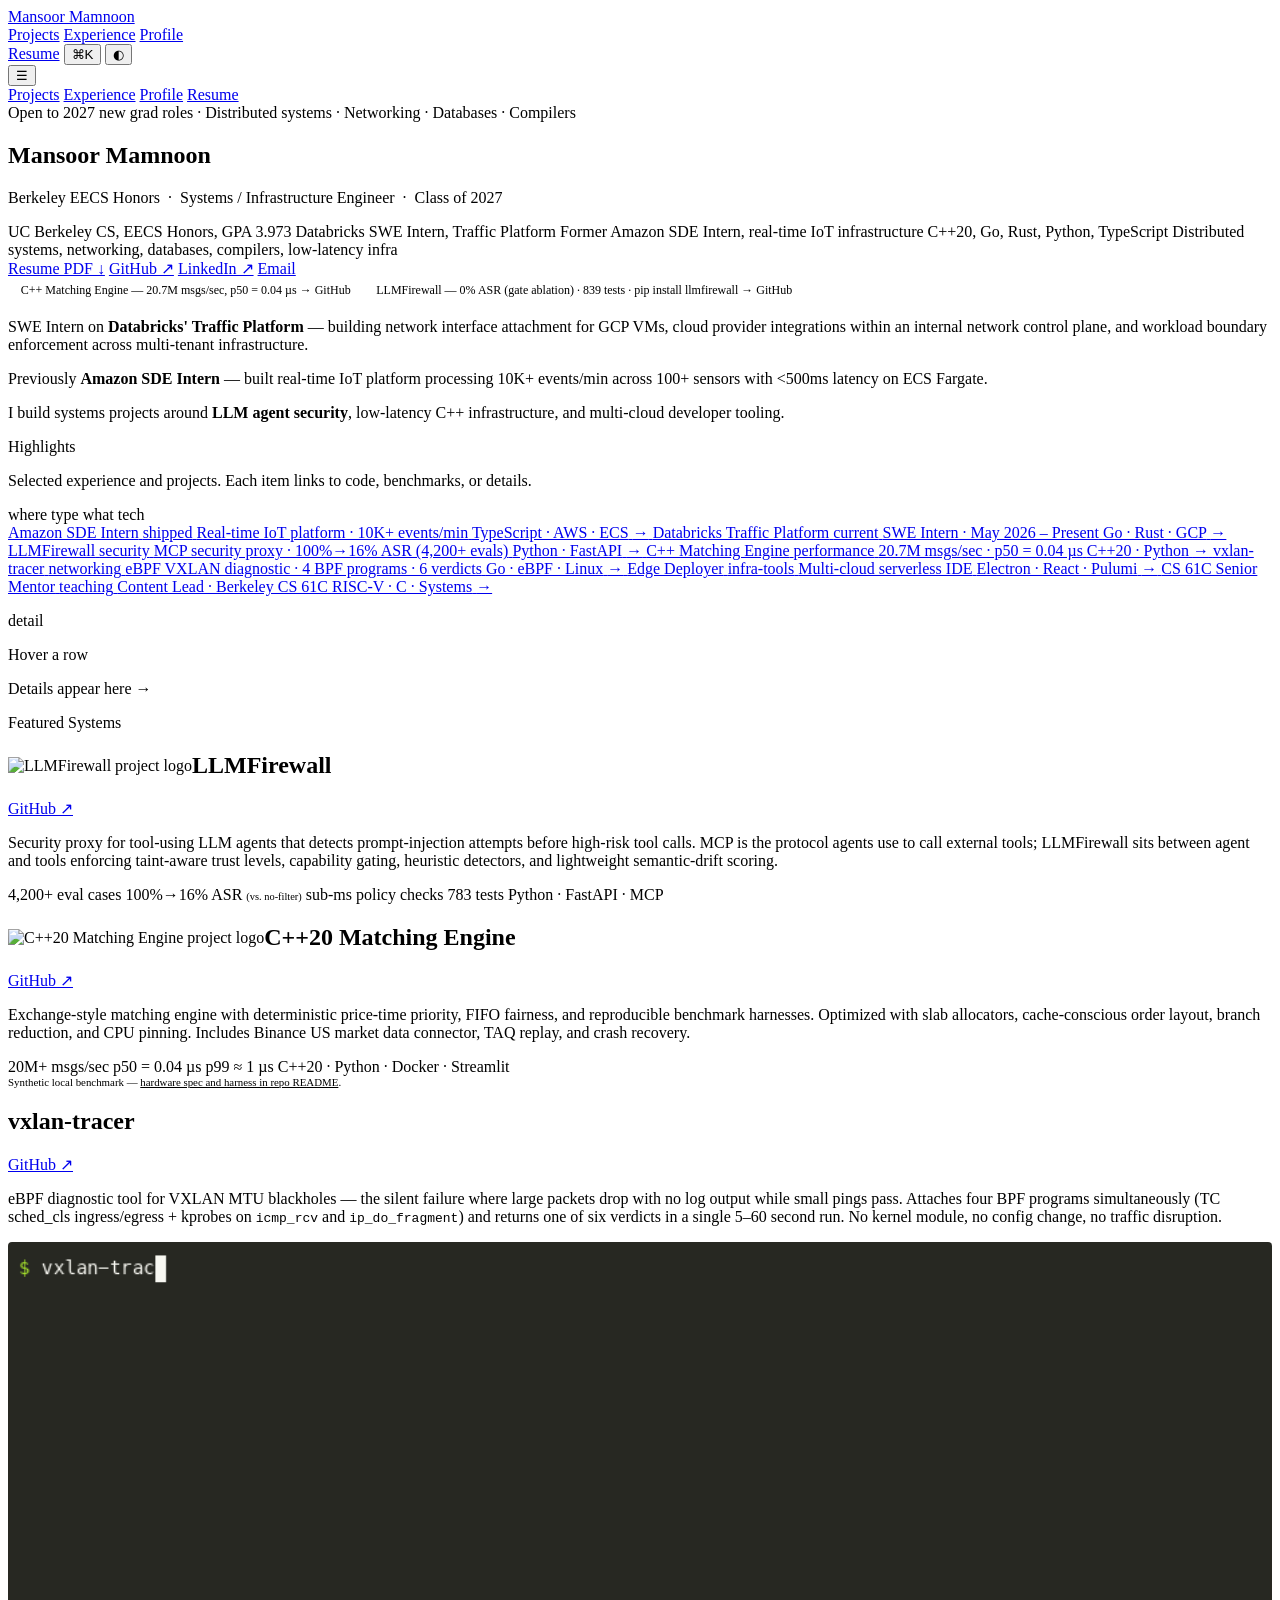
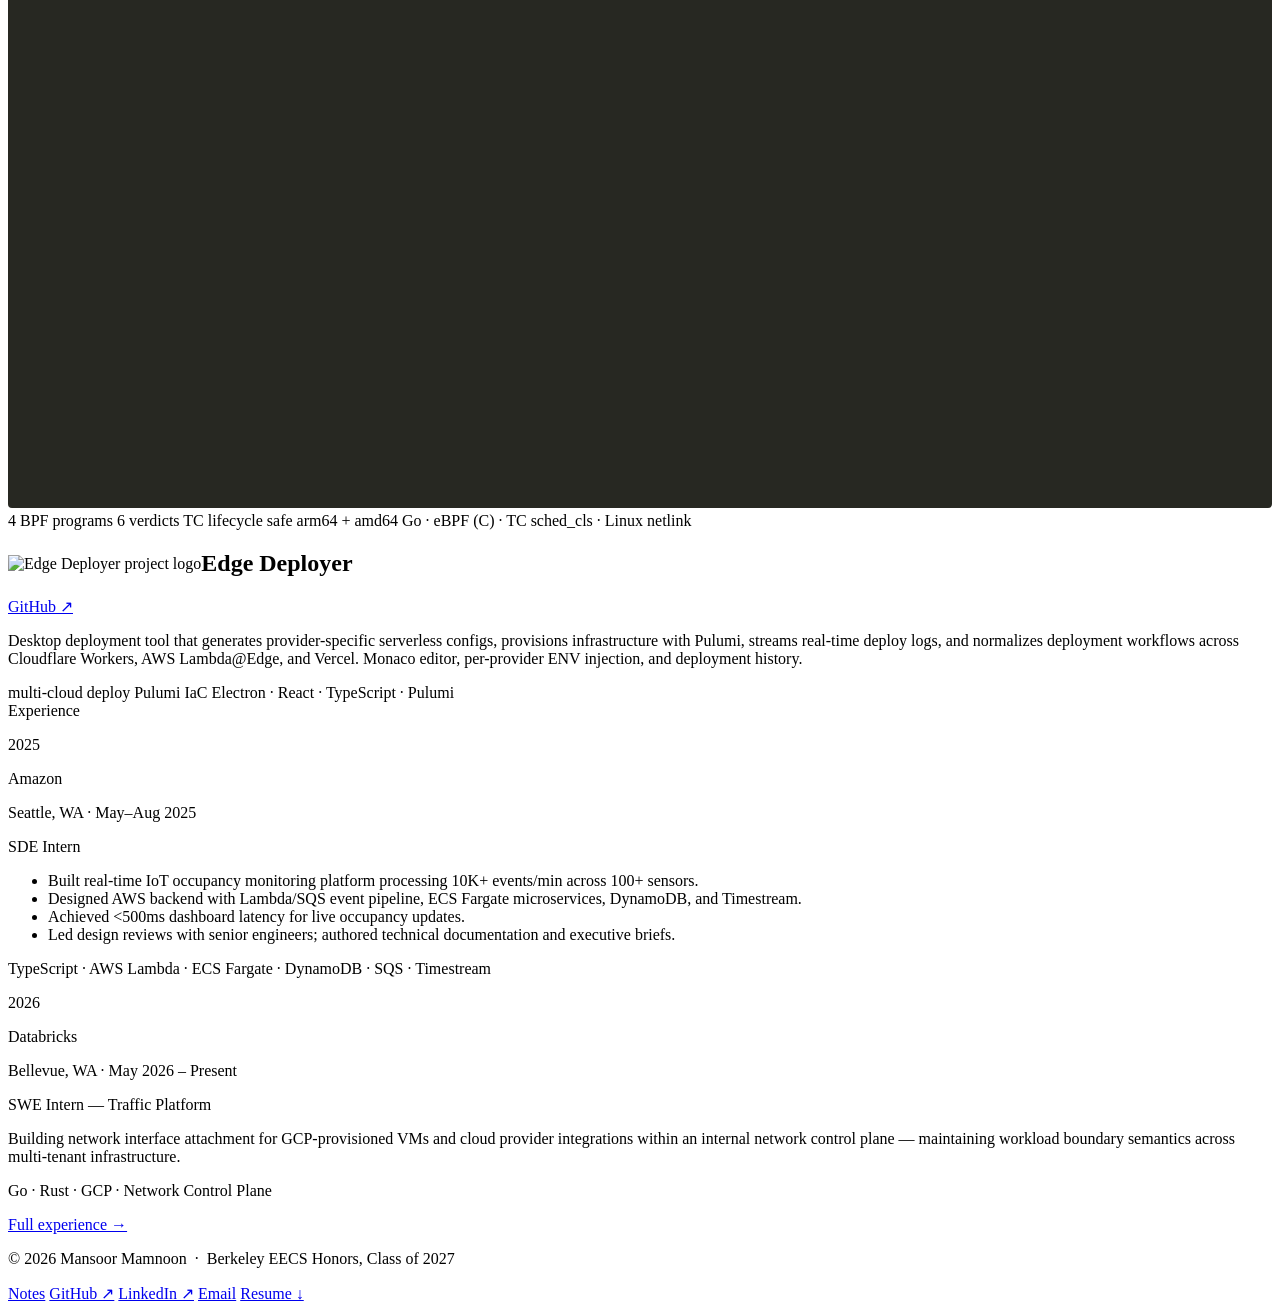
==== index.html @ 78da7269 "add vxlan-tracer eBPF project with demo to portfolio Add vxlan-tracer across all relevant portfolio " ====
<!DOCTYPE html>
<html lang="en" data-theme="dark">
<head>
  <meta charset="UTF-8">
  <meta name="viewport" content="width=device-width, initial-scale=1">
  <title>Mansoor Mamnoon — Systems & Infrastructure Engineer | UC Berkeley EECS</title>

  <meta name="description" content="Mansoor Mamnoon — Berkeley EECS Honors, Class of 2027. SWE Intern at Databricks Traffic Platform (GCP network infra, Go, Rust). Previously Amazon SDE Intern. Builds distributed systems, low-latency infrastructure, and ML security tooling in C++, Go, and Rust.">

  <!-- SEO / Open Graph -->
  <meta property="og:title"       content="Mansoor Mamnoon — Systems & Infrastructure Engineer">
  <meta property="og:description" content="Berkeley EECS Honors · Databricks Traffic Platform · Amazon SDE Intern · C++ / Go / Rust">
  <meta property="og:image"       content="https://mansoor-mamnoon.github.io/preview.webp">
  <meta property="og:url"         content="https://mansoor-mamnoon.github.io/">
  <meta property="og:type"        content="website">
  <meta name="twitter:card"       content="summary_large_image">
  <meta name="twitter:title"      content="Mansoor Mamnoon — Systems & Infrastructure Engineer">
  <meta name="twitter:description" content="Berkeley EECS Honors · Databricks · Amazon · C++ / Go / Rust">
  <meta name="twitter:image"      content="https://mansoor-mamnoon.github.io/preview.webp">
  <meta name="keywords" content="Mansoor Mamnoon, Berkeley EECS, Databricks, Amazon, distributed systems, infrastructure engineer, C++, Go, Rust, eBPF, Linux networking, VXLAN, vxlan-tracer, limit order book, LLMFirewall, systems engineer portfolio">
  <meta name="robots" content="index, follow">
  <link rel="canonical" href="https://mansoor-mamnoon.github.io/">
  <link rel="alternate" type="text/plain" title="LLM-readable profile" href="https://mansoor-mamnoon.github.io/llms.txt">

  <!-- Structured Data -->
  <script type="application/ld+json">
  {
    "@context": "https://schema.org",
    "@type": "Person",
    "@id": "https://mansoor-mamnoon.github.io/#person",
    "name": "Mansoor Mamnoon",
    "url": "https://mansoor-mamnoon.github.io/",
    "image": "https://mansoor-mamnoon.github.io/assets/Mansoor_Mamnoon_Headshot.jpeg",
    "email": "mansoormmamnoon@berkeley.edu",
    "description": "UC Berkeley EECS Honors student (Class of 2027), Databricks SWE Intern on Traffic Platform (GCP network control plane, Go, Rust), former Amazon SDE Intern. Builds distributed systems, low-latency C++ infrastructure, and ML security tooling.",
    "jobTitle": "Software Engineering Intern",
    "worksFor": { "@type": "Organization", "name": "Databricks" },
    "alumniOf": { "@type": "CollegeOrUniversity", "name": "University of California, Berkeley" },
    "sameAs": [
      "https://linkedin.com/in/mansoormamnoon",
      "https://github.com/mansoor-mamnoon"
    ],
    "knowsAbout": [
      "Distributed Systems",
      "C++",
      "Go",
      "Rust",
      "Low-Latency Systems",
      "Backend Infrastructure",
      "ML Security",
      "High-Frequency Trading Systems",
      "Networking",
      "Database Internals",
      "Compiler Design",
      "Infrastructure Engineering",
      "Secure AI Tooling",
      "LLM Agent Security"
    ]
  }
  </script>

  <!-- Fonts: Fraunces + DM Sans + JetBrains Mono -->
  <link rel="preconnect" href="https://fonts.googleapis.com">
  <link rel="preconnect" href="https://fonts.gstatic.com" crossorigin>
  <link href="https://fonts.googleapis.com/css2?family=Fraunces:ital,opsz,wght@0,9..144,400;0,9..144,600;1,9..144,400&family=DM+Sans:opsz,wght@9..40,400;9..40,500&family=JetBrains+Mono:wght@400&display=swap" rel="stylesheet">

  <link rel="stylesheet" href="style.css">
  <link rel="icon" type="image/svg+xml" href="favicon.svg">
  <link rel="icon" type="image/x-icon" href="favicon.ico">
  <link rel="apple-touch-icon" href="assets/apple-touch-icon.png">

  <!-- Apply theme before first paint to avoid flash -->
  <script>
    (function(){var t=localStorage.getItem('theme');if(t==='light')document.documentElement.setAttribute('data-theme','light');})();
  </script>
  <!-- Google Analytics -->
  <script async src="https://www.googletagmanager.com/gtag/js?id=G-E6BWCTKVQ3"></script>
  <script>
    window.dataLayer = window.dataLayer || [];
    function gtag(){dataLayer.push(arguments);}
    gtag('js', new Date());
    gtag('config', 'G-E6BWCTKVQ3');
  </script>
</head>

<body>

<!-- Scroll Progress (CSS scroll-driven — no JS needed) -->
<div id="scroll-progress" aria-hidden="true"></div>

<!-- ── Command Palette ─────────────────────────────────────────────────── -->
<div id="cmd-overlay" class="cmd-overlay" hidden role="dialog" aria-modal="true" aria-label="Command palette">
  <div class="cmd-box" role="combobox" aria-expanded="true" aria-owns="cmd-list">
    <div class="cmd-input-wrap">
      <span class="cmd-prompt" aria-hidden="true">›</span>
      <input id="cmd-input" type="text" placeholder="Type a command..." autocomplete="off" spellcheck="false" aria-label="Command search" aria-autocomplete="list" aria-controls="cmd-list">
    </div>
    <ul id="cmd-list" class="cmd-list" role="listbox" aria-label="Commands"></ul>
    <div class="cmd-footer" aria-hidden="true">
      <span class="cmd-hint"><kbd>↑</kbd><kbd>↓</kbd> navigate</span>
      <span class="cmd-hint"><kbd>↵</kbd> select</span>
      <span class="cmd-hint"><kbd>esc</kbd> close</span>
    </div>
  </div>
</div>

<!-- ── Navigation ─────────────────────────────────────────────────────── -->
<header>
  <nav class="nav" aria-label="Site navigation">
    <div class="nav-inner">
      <a href="index.html" class="nav-logo" aria-label="Mansoor Mamnoon — Home">Mansoor Mamnoon</a>

      <div class="nav-links" role="list">
        <a href="projects.html" class="nav-link" role="listitem">Projects</a>
        <a href="experience.html" class="nav-link" role="listitem">Experience</a>
        <a href="about.html" class="nav-link" role="listitem">Profile</a>
      </div>

      <div class="nav-actions">
        <a href="resume.html" class="nav-resume">Resume</a>
        <button id="cmd-hint" class="nav-icon-btn nav-cmd-subtle" title="Command palette (⌘K)" aria-label="Open command palette">⌘K</button>
        <button id="theme-toggle" class="nav-icon-btn" aria-label="Toggle theme">◐</button>
      </div>

      <button id="nav-hamburger" class="nav-hamburger" aria-label="Open menu" aria-expanded="false" aria-controls="nav-drawer">☰</button>
    </div>
  </nav>

  <div id="nav-drawer" class="nav-drawer" role="navigation" aria-label="Mobile navigation">
    <a href="projects.html" class="nav-link">Projects</a>
    <a href="experience.html" class="nav-link">Experience</a>

    <a href="about.html" class="nav-link">Profile</a>
    <a href="resume.html" class="nav-resume">Resume</a>
  </div>
</header>

<!-- ── Main Content ────────────────────────────────────────────────────── -->
<main>
  <div class="page">

    <!-- ── Identity ────────────────────────────────────────────────────── -->
    <section class="identity" aria-label="Introduction">

      <img
        src="assets/Mansoor_Mamnoon_Headshot.jpeg"
        alt="Mansoor Mamnoon"
        class="identity-photo"
        width="72" height="72"
        loading="eager"
        onerror="this.style.display='none'"
      >

      <div class="identity-meta">
        <span style="color:var(--accent);font-weight:500;">Open to 2027 new grad roles</span>
        <span aria-hidden="true" style="color:var(--muted-dim)">·</span>
        <span>Distributed systems · Networking · Databases · Compilers</span>
      </div>

      <h1 class="identity-name">Mansoor Mamnoon</h1>
      <p class="identity-role">Berkeley EECS Honors &nbsp;·&nbsp; Systems / Infrastructure Engineer &nbsp;·&nbsp; Class of 2027</p>

      <!-- 5-Second Scan — above the fold, right after name/role -->
      <div class="scan-grid" style="margin: var(--s4) 0 var(--s6);" aria-label="Quick profile">
        <span>UC Berkeley CS, EECS Honors, GPA 3.973</span>
        <span style="color:var(--accent);border-color:color-mix(in srgb, var(--accent) 40%, transparent);">Databricks SWE Intern, Traffic Platform</span>
        <span style="color:var(--accent);border-color:color-mix(in srgb, var(--accent) 40%, transparent);">Former Amazon SDE Intern, real-time IoT infrastructure</span>
        <span>C++20, Go, Rust, Python, TypeScript</span>
        <span>Distributed systems, networking, databases, compilers, low-latency infra</span>
      </div>

      <div class="btn-group">
        <a href="assets/Mansoor_Mamnoon_Resume.pdf" class="btn btn-primary" target="_blank" rel="noopener">Resume PDF ↓</a>
        <a href="https://github.com/mansoor-mamnoon" class="btn" target="_blank" rel="noopener">GitHub ↗</a>
        <a href="https://linkedin.com/in/mansoormamnoon" class="btn" target="_blank" rel="noopener">LinkedIn ↗</a>
        <a href="mailto:mansoormmamnoon@berkeley.edu" class="btn">Email</a>
      </div>

      <div class="headline-metrics" style="margin-top:var(--s6);display:flex;flex-wrap:wrap;gap:var(--s3);" aria-label="Key project metrics">
        <a href="projects.html#orderbook" class="headline-metric-pill" style="font-family:var(--font-mono);font-size:0.75rem;color:var(--metric);border:1px solid color-mix(in srgb, var(--metric) 30%, transparent);padding:0.3rem 0.8rem;border-radius:2px;text-decoration:none;">C++ Matching Engine — 20.7M msgs/sec, p50 = 0.04 µs → GitHub</a>
        <a href="projects.html#llmfirewall" class="headline-metric-pill" style="font-family:var(--font-mono);font-size:0.75rem;color:var(--accent-2);border:1px solid color-mix(in srgb, var(--accent-2) 30%, transparent);padding:0.3rem 0.8rem;border-radius:2px;text-decoration:none;">LLMFirewall — 0% ASR (gate ablation) · 839 tests · pip install llmfirewall → GitHub</a>
      </div>

      <div class="identity-proof" style="margin-top: var(--s8);">
        <p>SWE Intern on <strong>Databricks' Traffic Platform</strong> — building network interface attachment for GCP VMs, cloud provider integrations within an internal network control plane, and workload boundary enforcement across multi-tenant infrastructure.</p>
        <p>Previously <strong>Amazon SDE Intern</strong> — built real-time IoT platform processing 10K+ events/min across 100+ sensors with &lt;500ms latency on ECS Fargate.</p>
        <p>I build systems projects around <strong>LLM agent security</strong>, low-latency C++ infrastructure, and multi-cloud developer tooling.</p>
      </div>
    </section>

    <!-- ── Highlights ───────────────────────────────────────────────────── -->
    <section class="routes reveal" aria-label="Experience and project highlights">
      <div class="section-label">Highlights</div>
      <p class="section-kicker">Selected experience and projects. Each item links to code, benchmarks, or details.</p>

      <div class="routes-outer">
        <div>
          <div role="table" aria-label="Experience and projects table">
            <div class="routes-head" role="row" aria-hidden="true">
              <span role="columnheader">where</span>
              <span role="columnheader">type</span>
              <span role="columnheader">what</span>
              <span role="columnheader">tech</span>
              <span></span>
            </div>

            <a class="route-row" href="experience.html" role="row" aria-label="Amazon SDE Intern — Real-time IoT platform"
               data-preview-title="Amazon · SDE Intern"
               data-preview-desc="Built and shipped a real-time IoT monitoring platform processing 10K+ events/min across 100+ sensors with &lt;500ms latency. Lambda/SQS pipeline, ECS Fargate microservices, DynamoDB and Timestream."
               data-preview-tech="TypeScript · AWS Lambda · ECS Fargate · DynamoDB · SQS · Timestream">
              <span class="route-path" role="cell">Amazon SDE Intern</span>
              <span role="cell"><span class="badge badge-intern">shipped</span></span>
              <span class="route-signal" role="cell">Real-time IoT platform · 10K+ events/min</span>
              <span class="route-tech" role="cell">TypeScript · AWS · ECS</span>
              <span class="route-arrow" aria-hidden="true">→</span>
            </a>

            <a class="route-row" href="experience.html" role="row" aria-label="Databricks Traffic Platform internship"
               data-preview-title="Databricks · Traffic Platform"
               data-preview-desc="SWE Intern on the Traffic Platform team. Building network interface attachment for GCP VMs and cloud provider integrations within an internal network control plane."
               data-preview-tech="Go · Rust · GCP · Network Control Plane">
              <span class="route-path" role="cell">Databricks Traffic Platform</span>
              <span role="cell"><span class="badge">current</span></span>
              <span class="route-signal" role="cell">SWE Intern · May 2026 – Present</span>
              <span class="route-tech" role="cell">Go · Rust · GCP</span>
              <span class="route-arrow" aria-hidden="true">→</span>
            </a>

            <a class="route-row" href="projects.html#llmfirewall" role="row" aria-label="LLMFirewall — MCP security proxy"
               data-preview-title="LLMFirewall"
               data-preview-desc="MCP security proxy for tool-using LLM agents. MCP is the protocol agents use to call external tools; LLMFirewall sits between agent and tools to block prompt-injection-driven misuse. 100% → 16% ASR on 4,200+ cases."
               data-preview-tech="Python · FastAPI · MCP Protocol · pytest">
              <span class="route-path" role="cell">LLMFirewall</span>
              <span role="cell"><span class="badge badge-security">security</span></span>
              <span class="route-signal" role="cell">MCP security proxy · 100%→16% ASR (4,200+ evals)</span>
              <span class="route-tech" role="cell">Python · FastAPI</span>
              <span class="route-arrow" aria-hidden="true">→</span>
            </a>

            <a class="route-row" href="projects.html#orderbook" role="row" aria-label="C++ Matching Engine"
               data-preview-title="C++20 Matching Engine"
               data-preview-desc="Exchange-style matching engine at 20.7M msgs/sec. p50 = 0.04µs, p99 ≈ 1µs. Slab allocators, branch elimination, cache-hot pointer layouts, CPU pinning. Includes TAQ replay, Binance US data connector, crash recovery."
               data-preview-tech="C++20 · Python · Docker · Streamlit · GitHub Actions">
              <span class="route-path" role="cell">C++ Matching Engine</span>
              <span role="cell"><span class="badge badge-perf">performance</span></span>
              <span class="route-signal" role="cell">20.7M msgs/sec · p50 = 0.04 µs</span>
              <span class="route-tech" role="cell">C++20 · Python</span>
              <span class="route-arrow" aria-hidden="true">→</span>
            </a>

            <a class="route-row" href="projects.html#vxlantracer" role="row" aria-label="vxlan-tracer — eBPF VXLAN MTU blackhole diagnostic"
               data-preview-title="vxlan-tracer"
               data-preview-desc="eBPF tool that attaches TC sched_cls hooks and kprobes to diagnose VXLAN MTU blackholes — the silent failure where large packets drop with no log output. Detects fragmentation, PTB suppression, and stale MTU misconfiguration in a single 5-second diagnostic run."
               data-preview-tech="Go · eBPF (C) · TC sched_cls · Linux netlink · cilium/ebpf">
              <span class="route-path" role="cell">vxlan-tracer</span>
              <span role="cell"><span class="badge badge-tools">networking</span></span>
              <span class="route-signal" role="cell">eBPF VXLAN diagnostic · 4 BPF programs · 6 verdicts</span>
              <span class="route-tech" role="cell">Go · eBPF · Linux</span>
              <span class="route-arrow" aria-hidden="true">→</span>
            </a>

            <a class="route-row" href="projects.html#edgedeployer" role="row" aria-label="Edge Deployer — Multi-cloud serverless IDE"
               data-preview-title="Edge Deployer"
               data-preview-desc="Desktop deployment tool that generates provider-specific serverless configs, provisions infrastructure with Pulumi, streams deploy logs, and normalizes workflows across Cloudflare Workers, Lambda@Edge, and Vercel."
               data-preview-tech="Electron · React · TypeScript · Pulumi · Monaco Editor">
              <span class="route-path" role="cell">Edge Deployer</span>
              <span role="cell"><span class="badge badge-tools">infra-tools</span></span>
              <span class="route-signal" role="cell">Multi-cloud serverless IDE</span>
              <span class="route-tech" role="cell">Electron · React · Pulumi</span>
              <span class="route-arrow" aria-hidden="true">→</span>
            </a>

            <a class="route-row" href="experience.html#teaching" role="row" aria-label="CS 61C Senior Mentor — UC Berkeley"
               data-preview-title="CS 61C Senior Mentor"
               data-preview-desc="Senior Mentor & Content Lead at UC Berkeley. Authored weekly worksheets covering RISC-V assembly, C, memory hierarchy, caching, pipelining, and parallelism."
               data-preview-tech="RISC-V · C · Memory Hierarchy · Pipelining · OpenMP">
              <span class="route-path" role="cell">CS 61C Senior Mentor</span>
              <span role="cell"><span class="badge badge-neutral">teaching</span></span>
              <span class="route-signal" role="cell">Content Lead · Berkeley CS 61C</span>
              <span class="route-tech" role="cell">RISC-V · C · Systems</span>
              <span class="route-arrow" aria-hidden="true">→</span>
            </a>
          </div>
        </div>

        <aside class="route-preview" id="route-preview" aria-live="polite" aria-label="Detail preview">
          <p class="preview-label">detail</p>
          <p class="preview-name" id="preview-name">Hover a row</p>
          <p class="preview-desc" id="preview-desc" style="color:var(--muted-dim)">Details appear here →</p>
          <p class="preview-tech" id="preview-tech"></p>
        </aside>
      </div>
    </section>

    <!-- ── Featured Systems ─────────────────────────────────────────────── -->
    <section class="systems reveal" aria-label="Featured systems and projects">
      <div class="section-label">Featured Systems</div>

      <article class="system-record">
        <div class="system-header">
          <div style="display:flex;align-items:center;gap:var(--s3)">
            <img src="assets/LLMFirewall_Logo.jpeg" alt="LLMFirewall project logo" class="system-logo" loading="lazy">
            <h2 class="system-name">LLMFirewall</h2>
          </div>
          <a href="https://github.com/mansoor-mamnoon/prompt-injection-lab" class="system-link" target="_blank" rel="noopener" aria-label="LLMFirewall on GitHub">GitHub ↗</a>
        </div>
        <p class="system-desc">Security proxy for tool-using LLM agents that detects prompt-injection attempts before high-risk tool calls. MCP is the protocol agents use to call external tools; LLMFirewall sits between agent and tools enforcing taint-aware trust levels, capability gating, heuristic detectors, and lightweight semantic-drift scoring.</p>
        <div class="system-meta">
          <span class="system-metric">4,200+ eval cases</span>
          <span class="system-metric">100%→16% ASR <span style="font-size:0.65rem;color:var(--muted-dim);">(vs. no-filter)</span></span>
          <span class="system-metric">sub-ms policy checks</span>
          <span class="system-metric">783 tests</span>
          <span class="system-stack">Python · FastAPI · MCP</span>
        </div>
      </article>

      <article class="system-record">
        <div class="system-header">
          <div style="display:flex;align-items:center;gap:var(--s3)">
            <img src="assets/limit_order_book_logo.jpeg" alt="C++20 Matching Engine project logo" class="system-logo" loading="lazy">
            <h2 class="system-name">C++20 Matching Engine</h2>
          </div>
          <a href="https://github.com/mansoor-mamnoon/limit-order-book" class="system-link" target="_blank" rel="noopener" aria-label="Limit Order Book on GitHub">GitHub ↗</a>
        </div>
        <p class="system-desc">Exchange-style matching engine with deterministic price-time priority, FIFO fairness, and reproducible benchmark harnesses. Optimized with slab allocators, cache-conscious order layout, branch reduction, and CPU pinning. Includes Binance US market data connector, TAQ replay, and crash recovery.</p>
        <div class="system-meta">
          <span class="system-metric"><span data-count="20700000" data-fmt="millions">20</span>M+ msgs/sec</span>
          <span class="system-metric">p50 = 0.04 µs</span>
          <span class="system-metric">p99 ≈ 1 µs</span>
          <span class="system-stack">C++20 · Python · Docker · Streamlit</span>
        </div>
        <p style="font-family:var(--font-mono);font-size:0.68rem;color:var(--muted-dim);margin-top:var(--s3);">Synthetic local benchmark — <a href="https://github.com/mansoor-mamnoon/limit-order-book#readme" target="_blank" rel="noopener" style="color:var(--muted);">hardware spec and harness in repo README</a>.</p>
      </article>

      <article class="system-record">
        <div class="system-header">
          <h2 class="system-name">vxlan-tracer</h2>
          <a href="https://github.com/mansoor-mamnoon/vxlan-tracer" class="system-link" target="_blank" rel="noopener" aria-label="vxlan-tracer on GitHub">GitHub ↗</a>
        </div>
        <p class="system-desc">eBPF diagnostic tool for VXLAN MTU blackholes — the silent failure where large packets drop with no log output while small pings pass. Attaches four BPF programs simultaneously (TC sched_cls ingress/egress + kprobes on <code>icmp_rcv</code> and <code>ip_do_fragment</code>) and returns one of six verdicts in a single 5–60 second run. No kernel module, no config change, no traffic disruption.</p>
        <img src="assets/vxlan_tracer_demo.gif" alt="vxlan-tracer demo: interfaces discovery and fragmentation verdict" loading="lazy" style="width:100%;border-radius:4px;border:1px solid var(--border);margin:var(--s4) 0;">
        <div class="system-meta">
          <span class="system-metric">4 BPF programs</span>
          <span class="system-metric">6 verdicts</span>
          <span class="system-metric">TC lifecycle safe</span>
          <span class="system-metric">arm64 + amd64</span>
          <span class="system-stack">Go · eBPF (C) · TC sched_cls · Linux netlink</span>
        </div>
      </article>

      <article class="system-record">
        <div class="system-header">
          <div style="display:flex;align-items:center;gap:var(--s3)">
            <img src="assets/edge_deployer_logo.jpeg" alt="Edge Deployer project logo" class="system-logo" loading="lazy">
            <h2 class="system-name">Edge Deployer</h2>
          </div>
          <a href="https://github.com/mansoor-mamnoon/edge-deployer" class="system-link" target="_blank" rel="noopener" aria-label="Edge Deployer on GitHub">GitHub ↗</a>
        </div>
        <p class="system-desc">Desktop deployment tool that generates provider-specific serverless configs, provisions infrastructure with Pulumi, streams real-time deploy logs, and normalizes deployment workflows across Cloudflare Workers, AWS Lambda@Edge, and Vercel. Monaco editor, per-provider ENV injection, and deployment history.</p>
        <div class="system-meta">
          <span class="system-metric">multi-cloud deploy</span>
          <span class="system-metric">Pulumi IaC</span>
          <span class="system-stack">Electron · React · TypeScript · Pulumi</span>
        </div>
      </article>
    </section>

    <!-- ── Experience (preview) ──────────────────────────────────────────── -->
    <section class="exp-ledger reveal" aria-label="Experience summary">
      <div class="section-label">Experience</div>

      <p class="exp-year">2025</p>
      <div class="exp-entry">
        <div>
          <p class="exp-org">Amazon</p>
          <p class="exp-org-meta">Seattle, WA · May–Aug 2025</p>
        </div>
        <div>
          <p class="exp-role">SDE Intern</p>
          <ul class="exp-bullets">
            <li>Built real-time IoT occupancy monitoring platform processing 10K+ events/min across 100+ sensors.</li>
            <li>Designed AWS backend with Lambda/SQS event pipeline, ECS Fargate microservices, DynamoDB, and Timestream.</li>
            <li>Achieved &lt;500ms dashboard latency for live occupancy updates.</li>
            <li>Led design reviews with senior engineers; authored technical documentation and executive briefs.</li>
          </ul>
          <p class="exp-tech">TypeScript · AWS Lambda · ECS Fargate · DynamoDB · SQS · Timestream</p>
        </div>
      </div>

      <p class="exp-year">2026</p>
      <div class="exp-entry">
        <div>
          <p class="exp-org">Databricks</p>
          <p class="exp-org-meta">Bellevue, WA · May 2026 – Present</p>
        </div>
        <div>
          <p class="exp-role">SWE Intern — Traffic Platform</p>
          <p class="exp-desc">Building network interface attachment for GCP-provisioned VMs and cloud provider integrations within an internal network control plane — maintaining workload boundary semantics across multi-tenant infrastructure.</p>
          <p class="exp-tech">Go · Rust · GCP · Network Control Plane</p>
        </div>
      </div>

      <div style="margin-top:var(--s5); padding-top:var(--s4); border-top:1px solid var(--border-dim);">
        <a href="experience.html" class="btn">Full experience →</a>
      </div>
    </section>

  </div>
</main>

<!-- ── Footer ──────────────────────────────────────────────────────────── -->
<footer class="footer">
  <div class="footer-inner">
    <p class="footer-copy">© 2026 Mansoor Mamnoon &nbsp;·&nbsp; Berkeley EECS Honors, Class of 2027</p>
    <nav class="footer-links" aria-label="Footer links">
      <a href="notes.html" class="footer-link">Notes</a>
      <a href="https://github.com/mansoor-mamnoon" class="footer-link" target="_blank" rel="noopener">GitHub ↗</a>
      <a href="https://linkedin.com/in/mansoormamnoon" class="footer-link" target="_blank" rel="noopener">LinkedIn ↗</a>
      <a href="mailto:mansoormmamnoon@berkeley.edu" class="footer-link">Email</a>
      <a href="assets/Mansoor_Mamnoon_Resume.pdf" class="footer-link" target="_blank" rel="noopener">Resume ↓</a>
    </nav>
  </div>
</footer>

<div id="toast" class="toast" role="status" aria-live="polite"></div>

<script src="main.js"></script>
</body>
</html>
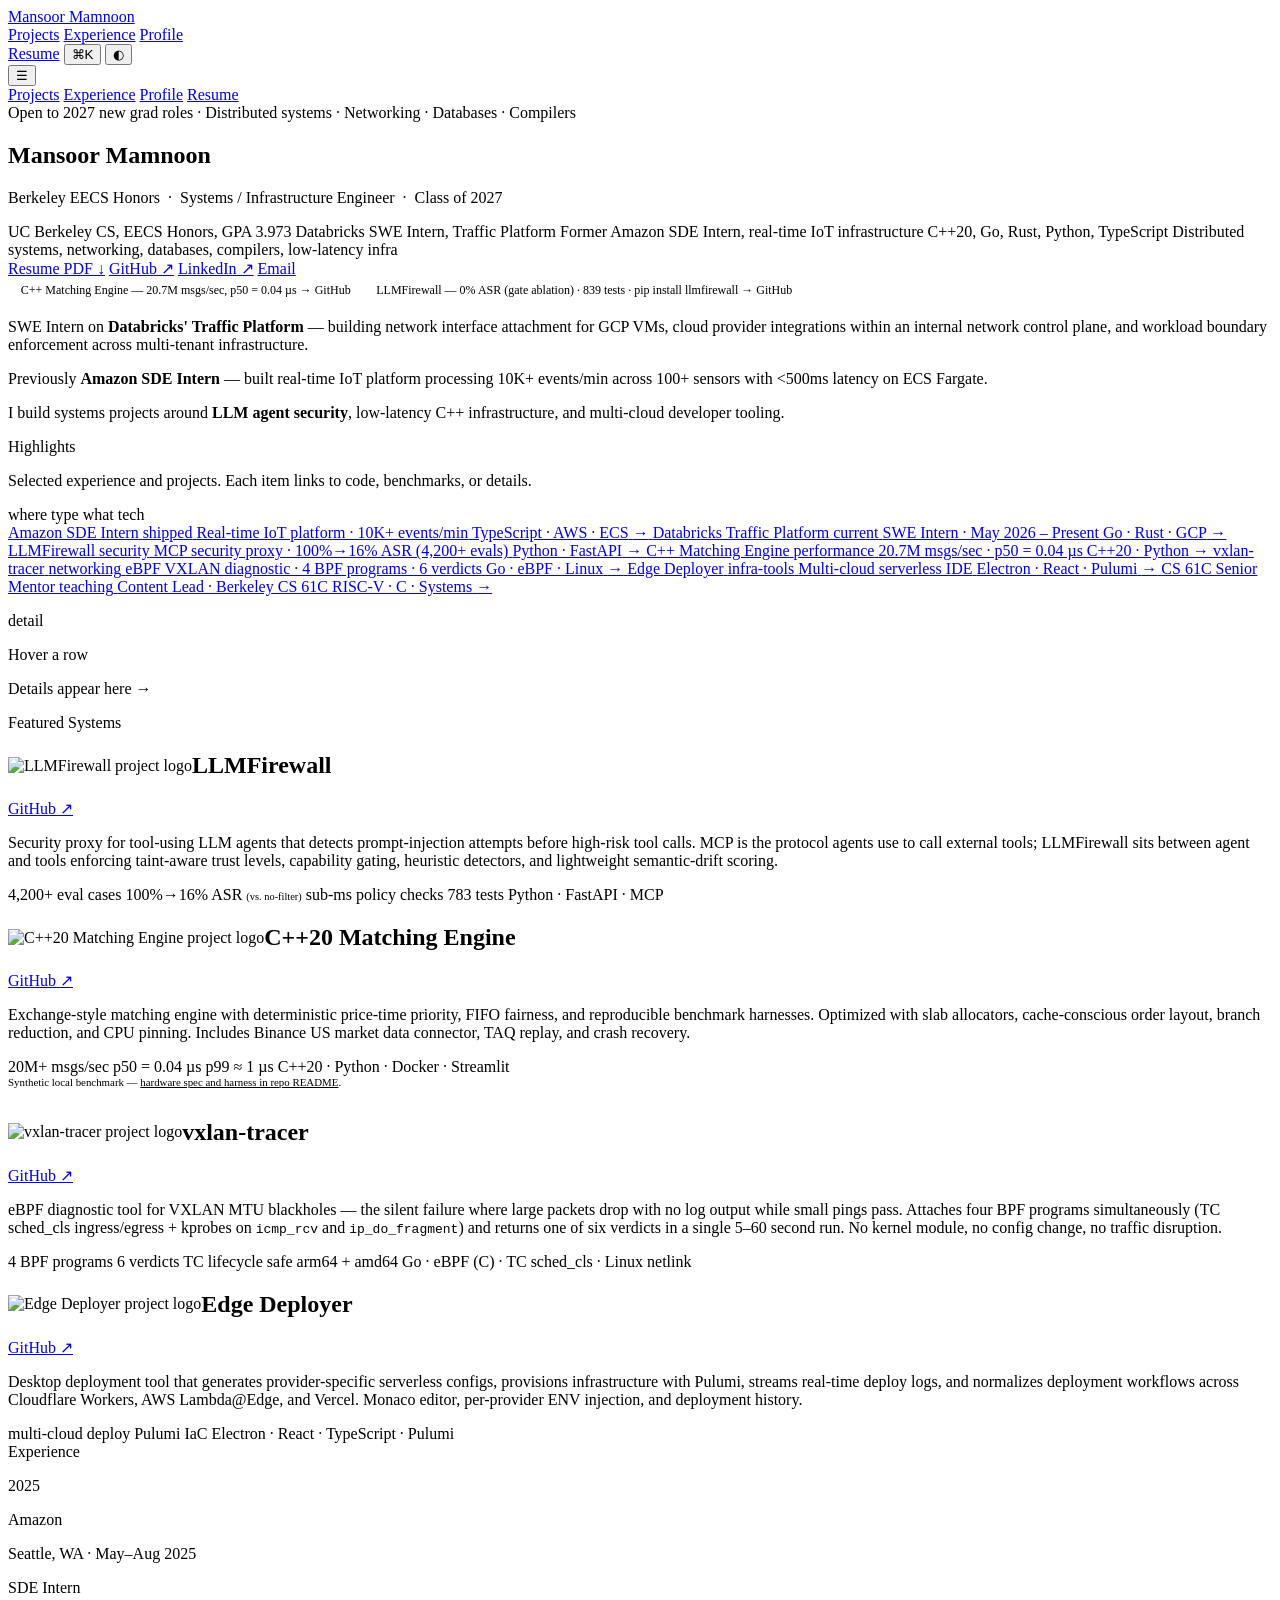
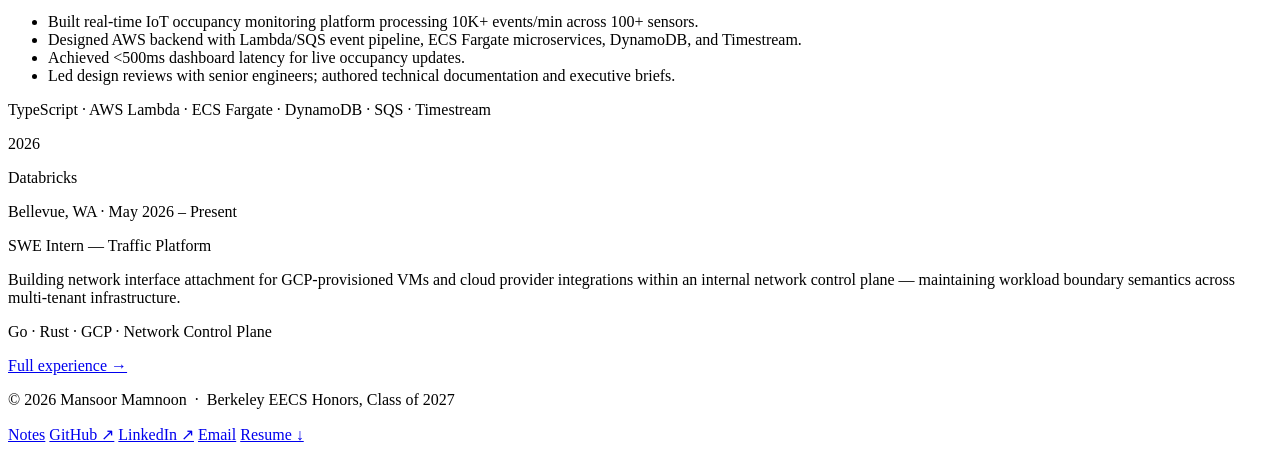
==== commit 3aa28ee9: "homepage: replace vxlan-tracer GIF with icon, match other project cards" ====
--- a/index.html
+++ b/index.html
@@ -334,11 +334,13 @@
 
       <article class="system-record">
         <div class="system-header">
-          <h2 class="system-name">vxlan-tracer</h2>
+          <div style="display:flex;align-items:center;gap:var(--s3)">
+            <img src="assets/vxlan-tracer.png" alt="vxlan-tracer project logo" class="system-logo" loading="lazy">
+            <h2 class="system-name">vxlan-tracer</h2>
+          </div>
           <a href="https://github.com/mansoor-mamnoon/vxlan-tracer" class="system-link" target="_blank" rel="noopener" aria-label="vxlan-tracer on GitHub">GitHub ↗</a>
         </div>
         <p class="system-desc">eBPF diagnostic tool for VXLAN MTU blackholes — the silent failure where large packets drop with no log output while small pings pass. Attaches four BPF programs simultaneously (TC sched_cls ingress/egress + kprobes on <code>icmp_rcv</code> and <code>ip_do_fragment</code>) and returns one of six verdicts in a single 5–60 second run. No kernel module, no config change, no traffic disruption.</p>
-        <img src="assets/vxlan_tracer_demo.gif" alt="vxlan-tracer demo: interfaces discovery and fragmentation verdict" loading="lazy" style="width:100%;border-radius:4px;border:1px solid var(--border);margin:var(--s4) 0;">
         <div class="system-meta">
           <span class="system-metric">4 BPF programs</span>
           <span class="system-metric">6 verdicts</span>
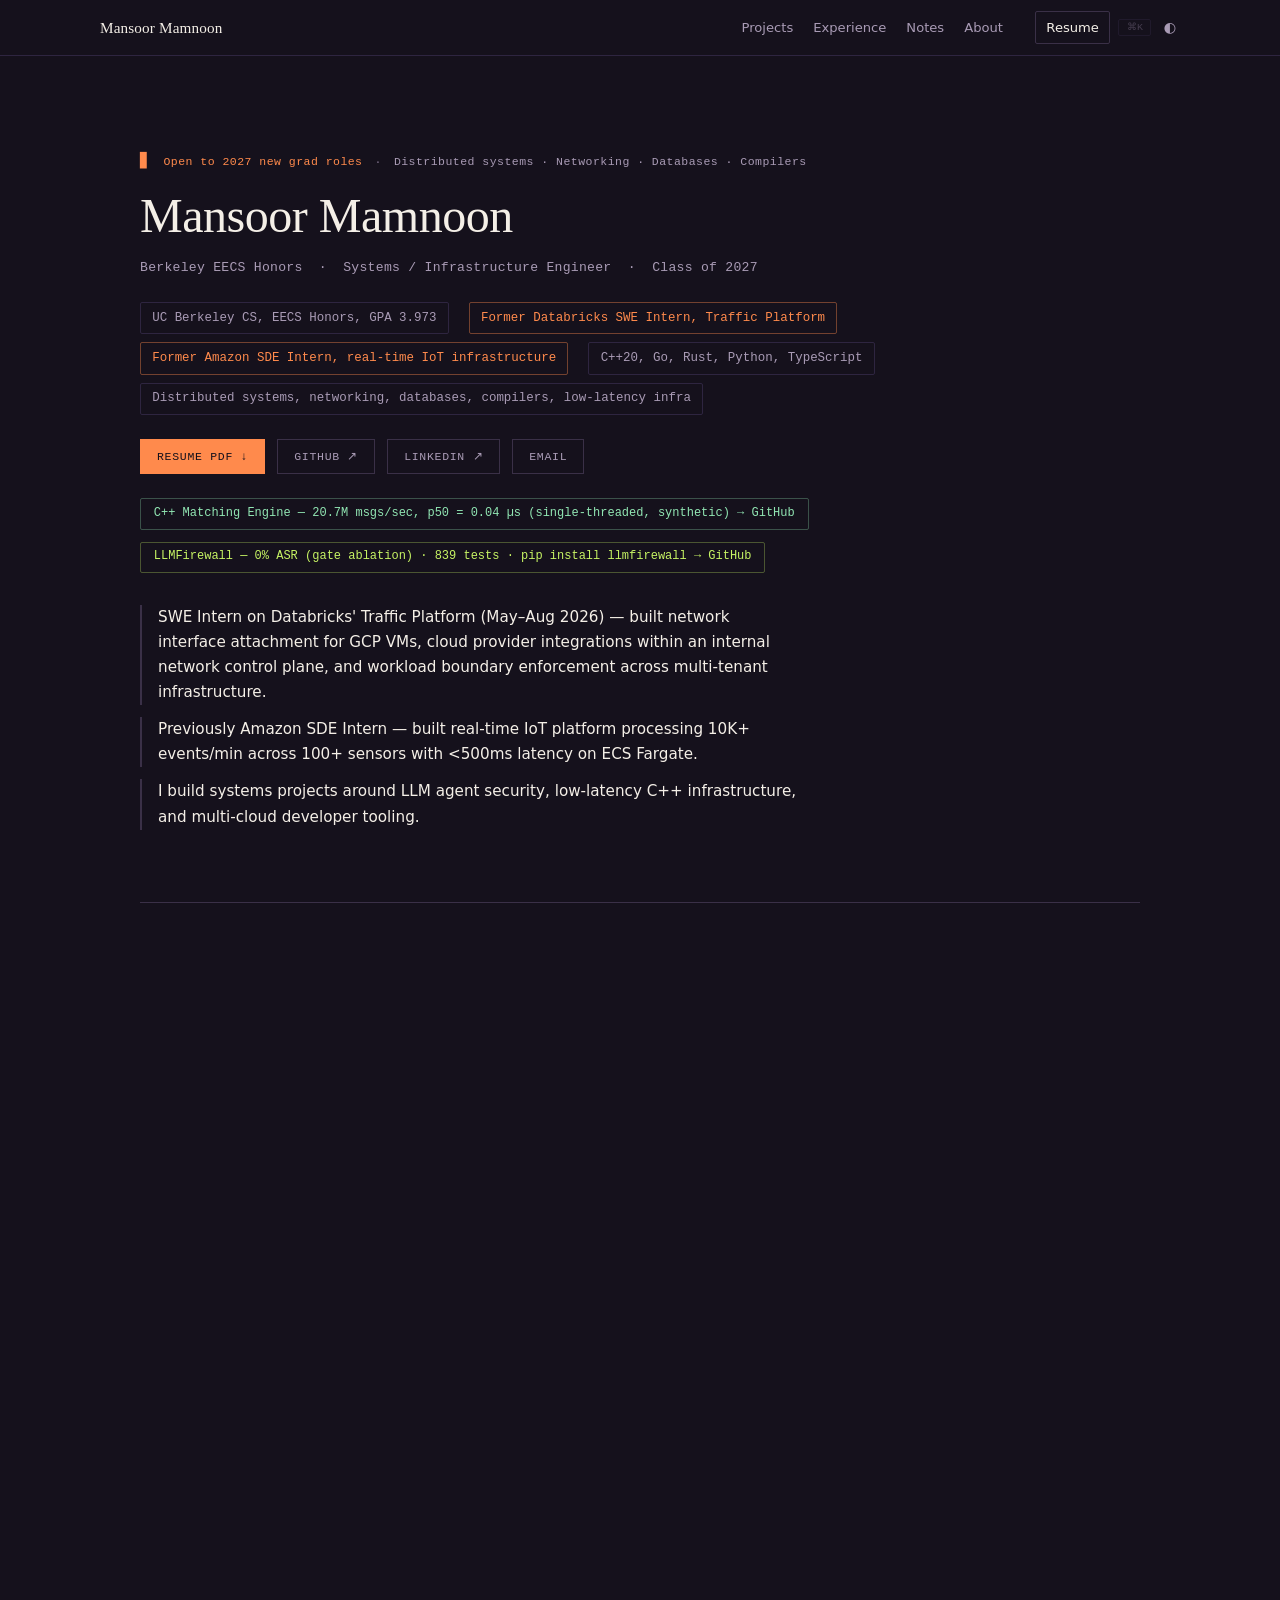
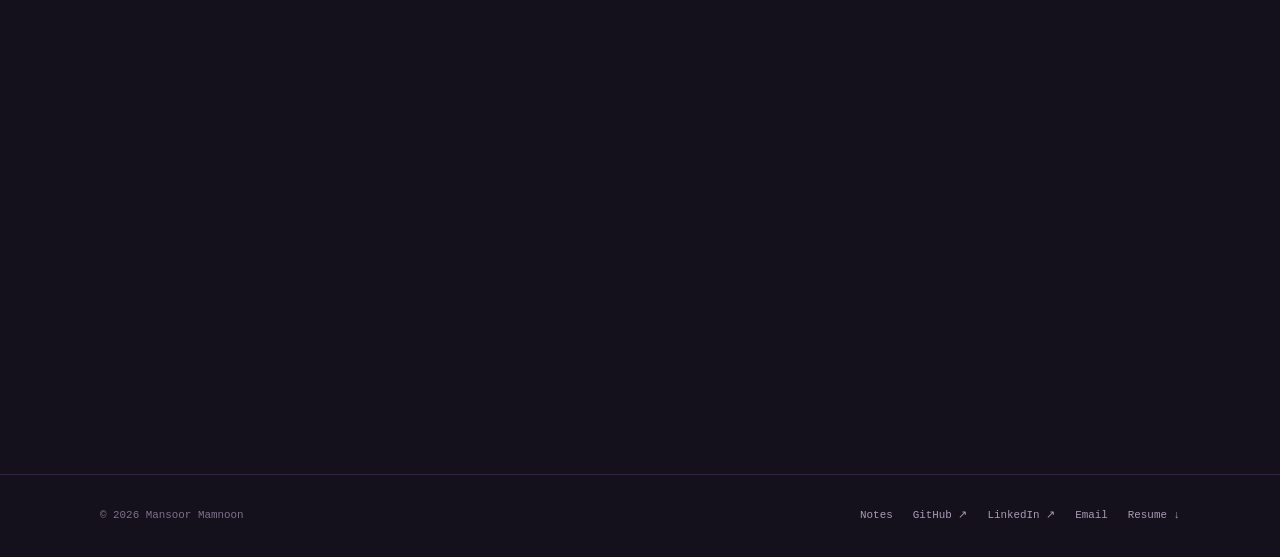
==== commit a699f8b5: "Fix cross-page metric consistency, update Databricks dates, improve SEO and nav - Reconcile Offline " ====
--- a/index.html
+++ b/index.html
@@ -5,17 +5,17 @@
   <meta name="viewport" content="width=device-width, initial-scale=1">
   <title>Mansoor Mamnoon — Systems & Infrastructure Engineer | UC Berkeley EECS</title>
 
-  <meta name="description" content="Mansoor Mamnoon — Berkeley EECS Honors, Class of 2027. SWE Intern at Databricks Traffic Platform (GCP network infra, Go, Rust). Previously Amazon SDE Intern. Builds distributed systems, low-latency infrastructure, and ML security tooling in C++, Go, and Rust.">
+  <meta name="description" content="Mansoor Mamnoon — Berkeley EECS Honors, Class of 2027. Former Databricks & Amazon SWE intern. Distributed systems and low-latency infra in C++, Go, Rust.">
 
   <!-- SEO / Open Graph -->
   <meta property="og:title"       content="Mansoor Mamnoon — Systems & Infrastructure Engineer">
-  <meta property="og:description" content="Berkeley EECS Honors · Databricks Traffic Platform · Amazon SDE Intern · C++ / Go / Rust">
+  <meta property="og:description" content="Berkeley EECS Honors · Former Databricks Traffic Platform & Amazon SWE Intern · C++ / Go / Rust">
   <meta property="og:image"       content="https://mansoor-mamnoon.github.io/preview.webp">
   <meta property="og:url"         content="https://mansoor-mamnoon.github.io/">
   <meta property="og:type"        content="website">
   <meta name="twitter:card"       content="summary_large_image">
   <meta name="twitter:title"      content="Mansoor Mamnoon — Systems & Infrastructure Engineer">
-  <meta name="twitter:description" content="Berkeley EECS Honors · Databricks · Amazon · C++ / Go / Rust">
+  <meta name="twitter:description" content="Berkeley EECS Honors · Former Databricks & Amazon SWE Intern · C++ / Go / Rust">
   <meta name="twitter:image"      content="https://mansoor-mamnoon.github.io/preview.webp">
   <meta name="keywords" content="Mansoor Mamnoon, Berkeley EECS, Databricks, Amazon, distributed systems, infrastructure engineer, C++, Go, Rust, eBPF, Linux networking, VXLAN, vxlan-tracer, limit order book, LLMFirewall, systems engineer portfolio">
   <meta name="robots" content="index, follow">
@@ -31,10 +31,9 @@
     "name": "Mansoor Mamnoon",
     "url": "https://mansoor-mamnoon.github.io/",
     "image": "https://mansoor-mamnoon.github.io/assets/Mansoor_Mamnoon_Headshot.jpeg",
-    "email": "mansoormmamnoon@berkeley.edu",
-    "description": "UC Berkeley EECS Honors student (Class of 2027), Databricks SWE Intern on Traffic Platform (GCP network control plane, Go, Rust), former Amazon SDE Intern. Builds distributed systems, low-latency C++ infrastructure, and ML security tooling.",
-    "jobTitle": "Software Engineering Intern",
-    "worksFor": { "@type": "Organization", "name": "Databricks" },
+    "email": "mailto:mansoormmamnoon@berkeley.edu",
+    "description": "UC Berkeley EECS Honors student (Class of 2027), former Databricks SWE Intern on Traffic Platform (GCP network control plane, Go, Rust) and former Amazon SDE Intern. Builds distributed systems, low-latency C++ infrastructure, and ML security tooling.",
+    "jobTitle": "Computer Science Student",
     "alumniOf": { "@type": "CollegeOrUniversity", "name": "University of California, Berkeley" },
     "sameAs": [
       "https://linkedin.com/in/mansoormamnoon",
@@ -58,6 +57,9 @@
     ]
   }
   </script>
+  <script type="application/ld+json">
+  {"@context":"https://schema.org","@type":"WebSite","name":"Mansoor Mamnoon","url":"https://mansoor-mamnoon.github.io/","author":{"@id":"https://mansoor-mamnoon.github.io/#person"}}
+  </script>
 
   <!-- Fonts: Fraunces + DM Sans + JetBrains Mono -->
   <link rel="preconnect" href="https://fonts.googleapis.com">
@@ -68,6 +70,9 @@
   <link rel="icon" type="image/svg+xml" href="favicon.svg">
   <link rel="icon" type="image/x-icon" href="favicon.ico">
   <link rel="apple-touch-icon" href="assets/apple-touch-icon.png">
+
+  <!-- Ensure content is visible if JS is disabled or slow to load -->
+  <noscript><style>.reveal{opacity:1!important;transform:none!important}</style></noscript>
 
   <!-- Apply theme before first paint to avoid flash -->
   <script>
@@ -113,7 +118,8 @@
       <div class="nav-links" role="list">
         <a href="projects.html" class="nav-link" role="listitem">Projects</a>
         <a href="experience.html" class="nav-link" role="listitem">Experience</a>
-        <a href="about.html" class="nav-link" role="listitem">Profile</a>
+        <a href="notes.html" class="nav-link" role="listitem">Notes</a>
+        <a href="about.html" class="nav-link" role="listitem">About</a>
       </div>
 
       <div class="nav-actions">
@@ -129,8 +135,8 @@
   <div id="nav-drawer" class="nav-drawer" role="navigation" aria-label="Mobile navigation">
     <a href="projects.html" class="nav-link">Projects</a>
     <a href="experience.html" class="nav-link">Experience</a>
-
-    <a href="about.html" class="nav-link">Profile</a>
+    <a href="notes.html" class="nav-link">Notes</a>
+    <a href="about.html" class="nav-link">About</a>
     <a href="resume.html" class="nav-resume">Resume</a>
   </div>
 </header>
@@ -146,7 +152,7 @@
         src="assets/Mansoor_Mamnoon_Headshot.jpeg"
         alt="Mansoor Mamnoon"
         class="identity-photo"
-        width="72" height="72"
+        width="68" height="68"
         loading="eager"
         onerror="this.style.display='none'"
       >
@@ -163,7 +169,7 @@
       <!-- 5-Second Scan — above the fold, right after name/role -->
       <div class="scan-grid" style="margin: var(--s4) 0 var(--s6);" aria-label="Quick profile">
         <span>UC Berkeley CS, EECS Honors, GPA 3.973</span>
-        <span style="color:var(--accent);border-color:color-mix(in srgb, var(--accent) 40%, transparent);">Databricks SWE Intern, Traffic Platform</span>
+        <span style="color:var(--accent);border-color:color-mix(in srgb, var(--accent) 40%, transparent);">Former Databricks SWE Intern, Traffic Platform</span>
         <span style="color:var(--accent);border-color:color-mix(in srgb, var(--accent) 40%, transparent);">Former Amazon SDE Intern, real-time IoT infrastructure</span>
         <span>C++20, Go, Rust, Python, TypeScript</span>
         <span>Distributed systems, networking, databases, compilers, low-latency infra</span>
@@ -177,12 +183,12 @@
       </div>
 
       <div class="headline-metrics" style="margin-top:var(--s6);display:flex;flex-wrap:wrap;gap:var(--s3);" aria-label="Key project metrics">
-        <a href="projects.html#orderbook" class="headline-metric-pill" style="font-family:var(--font-mono);font-size:0.75rem;color:var(--metric);border:1px solid color-mix(in srgb, var(--metric) 30%, transparent);padding:0.3rem 0.8rem;border-radius:2px;text-decoration:none;">C++ Matching Engine — 20.7M msgs/sec, p50 = 0.04 µs → GitHub</a>
-        <a href="projects.html#llmfirewall" class="headline-metric-pill" style="font-family:var(--font-mono);font-size:0.75rem;color:var(--accent-2);border:1px solid color-mix(in srgb, var(--accent-2) 30%, transparent);padding:0.3rem 0.8rem;border-radius:2px;text-decoration:none;">LLMFirewall — 0% ASR (gate ablation) · 839 tests · pip install llmfirewall → GitHub</a>
+        <a href="projects.html#orderbook" class="headline-metric-pill" style="font-family:var(--font-mono);font-size:0.75rem;color:var(--metric);border:1px solid color-mix(in srgb, var(--metric) 30%, transparent);padding:0.3rem 0.8rem;border-radius:var(--radius-sm);text-decoration:none;">C++ Matching Engine — 20.7M msgs/sec, p50 = 0.04 µs (single-threaded, synthetic) → GitHub</a>
+        <a href="projects.html#llmfirewall" class="headline-metric-pill" style="font-family:var(--font-mono);font-size:0.75rem;color:var(--accent-2);border:1px solid color-mix(in srgb, var(--accent-2) 30%, transparent);padding:0.3rem 0.8rem;border-radius:var(--radius-sm);text-decoration:none;">LLMFirewall — 0% ASR (gate ablation) · 839 tests · pip install llmfirewall → GitHub</a>
       </div>
 
       <div class="identity-proof" style="margin-top: var(--s8);">
-        <p>SWE Intern on <strong>Databricks' Traffic Platform</strong> — building network interface attachment for GCP VMs, cloud provider integrations within an internal network control plane, and workload boundary enforcement across multi-tenant infrastructure.</p>
+        <p>SWE Intern on <strong>Databricks' Traffic Platform</strong> (May–Aug 2026) — built network interface attachment for GCP VMs, cloud provider integrations within an internal network control plane, and workload boundary enforcement across multi-tenant infrastructure.</p>
         <p>Previously <strong>Amazon SDE Intern</strong> — built real-time IoT platform processing 10K+ events/min across 100+ sensors with &lt;500ms latency on ECS Fargate.</p>
         <p>I build systems projects around <strong>LLM agent security</strong>, low-latency C++ infrastructure, and multi-cloud developer tooling.</p>
       </div>
@@ -215,24 +221,35 @@
               <span class="route-arrow" aria-hidden="true">→</span>
             </a>
 
+            <a class="route-row" href="experience.html" role="row" aria-label="BAIR AUTOLab Undergraduate Researcher"
+               data-preview-title="BAIR AUTOLab · Undergraduate Researcher"
+               data-preview-desc="Undergraduate researcher with UC Berkeley AI Research (BAIR) AUTOLab. Worked on extensions to Robo-DM, a data management toolkit for large-scale robot learning datasets."
+               data-preview-tech="Python · PyTorch · Data Engineering · Robot Learning">
+              <span class="route-path" role="cell">BAIR AUTOLab Researcher</span>
+              <span role="cell"><span class="badge badge-neutral">research</span></span>
+              <span class="route-signal" role="cell">Undergrad Researcher · Robo-DM data pipelines</span>
+              <span class="route-tech" role="cell">Python · PyTorch</span>
+              <span class="route-arrow" aria-hidden="true">→</span>
+            </a>
+
             <a class="route-row" href="experience.html" role="row" aria-label="Databricks Traffic Platform internship"
                data-preview-title="Databricks · Traffic Platform"
-               data-preview-desc="SWE Intern on the Traffic Platform team. Building network interface attachment for GCP VMs and cloud provider integrations within an internal network control plane."
+               data-preview-desc="SWE Intern on the Traffic Platform team. Built network interface attachment for GCP VMs and cloud provider integrations within an internal network control plane."
                data-preview-tech="Go · Rust · GCP · Network Control Plane">
               <span class="route-path" role="cell">Databricks Traffic Platform</span>
-              <span role="cell"><span class="badge">current</span></span>
-              <span class="route-signal" role="cell">SWE Intern · May 2026 – Present</span>
+              <span role="cell"><span class="badge badge-intern">shipped</span></span>
+              <span class="route-signal" role="cell">SWE Intern · May – Aug 2026</span>
               <span class="route-tech" role="cell">Go · Rust · GCP</span>
               <span class="route-arrow" aria-hidden="true">→</span>
             </a>
 
             <a class="route-row" href="projects.html#llmfirewall" role="row" aria-label="LLMFirewall — MCP security proxy"
                data-preview-title="LLMFirewall"
-               data-preview-desc="MCP security proxy for tool-using LLM agents. MCP is the protocol agents use to call external tools; LLMFirewall sits between agent and tools to block prompt-injection-driven misuse. 100% → 16% ASR on 4,200+ cases."
+               data-preview-desc="MCP security proxy for tool-using LLM agents. MCP is the protocol agents use to call external tools; LLMFirewall sits between agent and tools to block prompt-injection-driven misuse. 100% → 48% ASR on 4,200+ cases, 0% on tool-side-effect attacks with gate ablation."
                data-preview-tech="Python · FastAPI · MCP Protocol · pytest">
               <span class="route-path" role="cell">LLMFirewall</span>
               <span role="cell"><span class="badge badge-security">security</span></span>
-              <span class="route-signal" role="cell">MCP security proxy · 100%→16% ASR (4,200+ evals)</span>
+              <span class="route-signal" role="cell">MCP security proxy · 100%→48% ASR (4,200+ evals)</span>
               <span class="route-tech" role="cell">Python · FastAPI</span>
               <span class="route-arrow" aria-hidden="true">→</span>
             </a>
@@ -299,17 +316,18 @@
       <article class="system-record">
         <div class="system-header">
           <div style="display:flex;align-items:center;gap:var(--s3)">
-            <img src="assets/LLMFirewall_Logo.jpeg" alt="LLMFirewall project logo" class="system-logo" loading="lazy">
+            <img src="assets/LLMFirewall_Logo.jpeg" alt="LLMFirewall project logo" class="system-logo" width="26" height="26" loading="lazy">
             <h2 class="system-name">LLMFirewall</h2>
           </div>
           <a href="https://github.com/mansoor-mamnoon/prompt-injection-lab" class="system-link" target="_blank" rel="noopener" aria-label="LLMFirewall on GitHub">GitHub ↗</a>
         </div>
         <p class="system-desc">Security proxy for tool-using LLM agents that detects prompt-injection attempts before high-risk tool calls. MCP is the protocol agents use to call external tools; LLMFirewall sits between agent and tools enforcing taint-aware trust levels, capability gating, heuristic detectors, and lightweight semantic-drift scoring.</p>
         <div class="system-meta">
+          <span class="system-metric">0% ASR <span style="font-size:0.65rem;color:var(--muted-dim);">(gate ablation)</span></span>
+          <span class="system-metric">100%→48% ASR <span style="font-size:0.65rem;color:var(--muted-dim);">(vs. no-filter)</span></span>
           <span class="system-metric">4,200+ eval cases</span>
-          <span class="system-metric">100%→16% ASR <span style="font-size:0.65rem;color:var(--muted-dim);">(vs. no-filter)</span></span>
           <span class="system-metric">sub-ms policy checks</span>
-          <span class="system-metric">783 tests</span>
+          <span class="system-metric">839 tests</span>
           <span class="system-stack">Python · FastAPI · MCP</span>
         </div>
       </article>
@@ -317,7 +335,7 @@
       <article class="system-record">
         <div class="system-header">
           <div style="display:flex;align-items:center;gap:var(--s3)">
-            <img src="assets/limit_order_book_logo.jpeg" alt="C++20 Matching Engine project logo" class="system-logo" loading="lazy">
+            <img src="assets/limit_order_book_logo.jpeg" alt="C++20 Matching Engine project logo" class="system-logo" width="26" height="26" loading="lazy">
             <h2 class="system-name">C++20 Matching Engine</h2>
           </div>
           <a href="https://github.com/mansoor-mamnoon/limit-order-book" class="system-link" target="_blank" rel="noopener" aria-label="Limit Order Book on GitHub">GitHub ↗</a>
@@ -335,7 +353,7 @@
       <article class="system-record">
         <div class="system-header">
           <div style="display:flex;align-items:center;gap:var(--s3)">
-            <img src="assets/vxlan-tracer.png" alt="vxlan-tracer project logo" class="system-logo" loading="lazy">
+            <img src="assets/vxlan-tracer.png" alt="vxlan-tracer project logo" class="system-logo" width="26" height="26" loading="lazy">
             <h2 class="system-name">vxlan-tracer</h2>
           </div>
           <a href="https://github.com/mansoor-mamnoon/vxlan-tracer" class="system-link" target="_blank" rel="noopener" aria-label="vxlan-tracer on GitHub">GitHub ↗</a>
@@ -353,7 +371,7 @@
       <article class="system-record">
         <div class="system-header">
           <div style="display:flex;align-items:center;gap:var(--s3)">
-            <img src="assets/edge_deployer_logo.jpeg" alt="Edge Deployer project logo" class="system-logo" loading="lazy">
+            <img src="assets/edge_deployer_logo.jpeg" alt="Edge Deployer project logo" class="system-logo" width="26" height="26" loading="lazy">
             <h2 class="system-name">Edge Deployer</h2>
           </div>
           <a href="https://github.com/mansoor-mamnoon/edge-deployer" class="system-link" target="_blank" rel="noopener" aria-label="Edge Deployer on GitHub">GitHub ↗</a>
@@ -389,15 +407,27 @@
         </div>
       </div>
 
+      <div class="exp-entry">
+        <div>
+          <p class="exp-org">BAIR AUTOLab</p>
+          <p class="exp-org-meta">Berkeley, CA · Sep–Dec 2025</p>
+        </div>
+        <div>
+          <p class="exp-role">Undergraduate Researcher</p>
+          <p class="exp-desc">Worked with postdoctoral researchers on extensions to Robo-DM, a data management toolkit for large-scale robot learning datasets.</p>
+          <p class="exp-tech">Python · PyTorch · Data Engineering · Robot Learning</p>
+        </div>
+      </div>
+
       <p class="exp-year">2026</p>
       <div class="exp-entry">
         <div>
           <p class="exp-org">Databricks</p>
-          <p class="exp-org-meta">Bellevue, WA · May 2026 – Present</p>
+          <p class="exp-org-meta">Bellevue, WA · May – Aug 2026</p>
         </div>
         <div>
           <p class="exp-role">SWE Intern — Traffic Platform</p>
-          <p class="exp-desc">Building network interface attachment for GCP-provisioned VMs and cloud provider integrations within an internal network control plane — maintaining workload boundary semantics across multi-tenant infrastructure.</p>
+          <p class="exp-desc">Built network interface attachment for GCP-provisioned VMs and cloud provider integrations within an internal network control plane — maintained workload boundary semantics across multi-tenant infrastructure.</p>
           <p class="exp-tech">Go · Rust · GCP · Network Control Plane</p>
         </div>
       </div>
@@ -413,7 +443,7 @@
 <!-- ── Footer ──────────────────────────────────────────────────────────── -->
 <footer class="footer">
   <div class="footer-inner">
-    <p class="footer-copy">© 2026 Mansoor Mamnoon &nbsp;·&nbsp; Berkeley EECS Honors, Class of 2027</p>
+    <p class="footer-copy">© 2026 Mansoor Mamnoon</p>
     <nav class="footer-links" aria-label="Footer links">
       <a href="notes.html" class="footer-link">Notes</a>
       <a href="https://github.com/mansoor-mamnoon" class="footer-link" target="_blank" rel="noopener">GitHub ↗</a>
--- a/style.css
+++ b/style.css
@@ -0,0 +1,1912 @@
+/* ============================================================
+   style.css — Mansoor Mamnoon — Route Table Portfolio
+   Fonts: Fraunces (headings) · DM Sans (body) · JetBrains Mono (code/tables)
+   Dark:  Charcoal Plum + Bone + Signal Orange
+   Light: Bone Light + Clay Red + Eucalyptus
+   ============================================================ */
+
+@layer reset, tokens, base, layout, components, utilities;
+
+@property --gradient-angle {
+  syntax: '<angle>';
+  inherits: false;
+  initial-value: 135deg;
+}
+
+/* ============================================================
+   RESET
+   ============================================================ */
+@layer reset {
+  *, *::before, *::after { box-sizing: border-box; margin: 0; padding: 0; }
+  html { -webkit-text-size-adjust: 100%; tab-size: 4; }
+  img, video, svg { display: block; max-width: 100%; }
+  input, button, textarea, select { font: inherit; }
+  p, h1, h2, h3, h4 { overflow-wrap: break-word; }
+  button { cursor: pointer; background: none; border: none; }
+  a { color: inherit; }
+  ul, ol { list-style: none; }
+}
+
+/* ============================================================
+   DESIGN TOKENS
+   ============================================================ */
+@layer tokens {
+  :root {
+    /* ── Dar1k mode (default): Charcoal Plum + Bone + Signal Orange ── */
+    --bg:           #15111c;
+    --surface:      #211a2b;
+    --surface-soft: #2a2135;
+    --surface-muted:#191420;
+
+    --text:         #f4efe7;
+    --muted:        #a99bb5;
+    --muted-dim:    #7f718b;
+
+    --border:       #3a3047;
+    --border-dim:   #2e2540;
+
+    --accent:       #ff8a4c;   /* signal orange — primary CTAs, active nav, left-border highlights */
+    --accent-2:     #c7f464;   /* acid pistachio — route paths, technical mono highlights */
+    --metric:       #91e6b3;   /* soft mint — numeric metrics */
+    --danger:       #ff6b6b;
+
+    /* Derived semi-transparent tints */
+    --accent-glow:  color-mix(in srgb, var(--accent)   12%, transparent);
+    --accent-dim:   color-mix(in srgb, var(--accent-2)  7%, transparent);
+    --accent-mid:   color-mix(in srgb, var(--accent-2) 14%, transparent);
+    --metric-dim:   color-mix(in srgb, var(--metric)    8%, transparent);
+
+    /* Typography */
+    --font-serif: 'Fraunces', Georgia, 'Times New Roman', serif;
+    --font-sans:  'DM Sans', system-ui, -apple-system, sans-serif;
+    --font-mono:  'JetBrains Mono', 'Cascadia Code', 'Fira Code', monospace;
+
+    /* Spacing */
+    --s1: 0.25rem;  --s2: 0.5rem;   --s3: 0.75rem;  --s4: 1rem;
+    --s5: 1.25rem;  --s6: 1.5rem;   --s8: 2rem;     --s10: 2.5rem;
+    --s12: 3rem;    --s16: 4rem;    --s20: 5rem;    --s24: 6rem;
+
+    /* Layout */
+    --nav-h: 56px;
+    --max-w: 1080px;
+    --content-px: clamp(1rem, 4vw, 2.5rem);
+    --radius: 4px;      /* cards, containers, panels, media */
+    --radius-sm: 2px;   /* chips, badges, pills, small controls */
+
+    /* Transitions */
+    --t: 120ms ease;
+    --t-slow: 280ms ease;
+  }
+
+  [data-theme="light"] {
+    /* ── Light mode: Bone Light + Clay Red + Eucalyptus ── */
+    --bg:           #f4eadc;
+    --surface:      #fff8ec;
+    --surface-soft: #eadcc8;
+    --surface-muted:#efe2cf;
+
+    --text:         #231916;
+    --muted:        #74665d;
+    --muted-dim:    #9a8b80;
+
+    --border:       #dbcab8;
+    --border-dim:   #e8d8c6;
+
+    --accent:       #b7412e;   /* clay red — primary CTAs, active nav */
+    --accent-2:     #315c54;   /* eucalyptus — route paths, technical highlights */
+    --metric:       #26735d;   /* muted green — metrics */
+    --danger:       #b7412e;
+
+    /* Derived */
+    --accent-glow:  color-mix(in srgb, var(--accent)   10%, transparent);
+    --accent-dim:   color-mix(in srgb, var(--accent-2)  8%, transparent);
+    --accent-mid:   color-mix(in srgb, var(--accent-2) 15%, transparent);
+    --metric-dim:   color-mix(in srgb, var(--metric)    8%, transparent);
+  }
+}
+
+/* ============================================================
+   BASE
+   ============================================================ */
+@layer base {
+  html { background: var(--bg); scroll-behavior: smooth; overflow-x: clip; }
+
+  body {
+    font-family: var(--font-sans);
+    background: var(--bg);
+    color: var(--text);
+    font-size: 1rem;
+    line-height: 1.65;
+    min-height: 100vh;
+    -webkit-font-smoothing: antialiased;
+    transition: background var(--t-slow), color var(--t-slow);
+    position: relative;
+  }
+
+  /* Engineering-paper grid texture */
+  body::before {
+    content: "";
+    position: fixed;
+    inset: 0;
+    pointer-events: none;
+    z-index: -1;
+    background-image:
+      linear-gradient(color-mix(in srgb, var(--border) 18%, transparent) 1px, transparent 1px),
+      linear-gradient(90deg, color-mix(in srgb, var(--border) 18%, transparent) 1px, transparent 1px);
+    background-size: 48px 48px;
+    opacity: 0.18;
+  }
+
+  [data-theme="light"] body::before { opacity: 0.12; }
+
+  /* Serif only for major display text */
+  h1, h2, h3 {
+    font-family: var(--font-serif);
+    font-weight: 400;
+    line-height: 1.2;
+    font-optical-sizing: auto;
+  }
+
+  h4, h5, h6 {
+    font-family: var(--font-mono);
+    font-size: 0.68rem;
+    letter-spacing: 0.14em;
+    text-transform: uppercase;
+    color: var(--muted);
+    font-weight: 400;
+  }
+
+  a { text-decoration: none; transition: color var(--t); }
+
+  code {
+    font-family: var(--font-mono);
+    font-size: 0.85em;
+    color: var(--metric);
+    background: var(--metric-dim);
+    padding: 0.1em 0.35em;
+    border-radius: var(--radius);
+  }
+
+  /* Prose links (notes, about story) */
+  .note-body a,
+  .about-story a {
+    color: var(--accent-2);
+    text-decoration: underline;
+    text-decoration-color: color-mix(in srgb, var(--accent-2) 40%, transparent);
+  }
+
+  ::selection { background: var(--accent); color: var(--bg); }
+
+  :focus-visible {
+    outline: 2px solid var(--accent);
+    outline-offset: 3px;
+    border-radius: var(--radius);
+  }
+
+  ::-webkit-scrollbar { width: 5px; }
+  ::-webkit-scrollbar-track { background: var(--bg); }
+  ::-webkit-scrollbar-thumb { background: var(--border); border-radius: var(--radius-sm); }
+  ::-webkit-scrollbar-thumb:hover { background: var(--muted-dim); }
+}
+
+/* ============================================================
+   LAYOUT
+   ============================================================ */
+@layer layout {
+
+  /* ── Scroll Progress (pure CSS scroll-driven) ──────────── */
+  #scroll-progress {
+    position: fixed;
+    top: 0; left: 0; right: 0;
+    height: 2px;
+    background: var(--accent);
+    transform-origin: left center;
+    transform: scaleX(0);
+    z-index: 2000;
+  }
+
+  @supports (animation-timeline: scroll()) {
+    #scroll-progress {
+      animation: grow-progress linear both;
+      animation-timeline: scroll(root block);
+    }
+    @keyframes grow-progress { to { transform: scaleX(1); } }
+  }
+
+  /* ── Nav ─────────────────────────────────────────────────── */
+  .nav {
+    position: sticky;
+    top: 0;
+    z-index: 1000;
+    height: var(--nav-h);
+    background: var(--bg);
+    border-bottom: 1px solid var(--border-dim);
+    display: flex;
+    align-items: center;
+    padding: 0 var(--content-px);
+    transition: background var(--t-slow), border-color var(--t-slow);
+  }
+
+  .nav-inner {
+    width: 100%;
+    max-width: var(--max-w);
+    margin: 0 auto;
+    display: flex;
+    align-items: center;
+    gap: var(--s5);
+  }
+
+  .nav-logo {
+    font-family: var(--font-serif);
+    font-size: 0.95rem;
+    letter-spacing: 0.01em;
+    color: var(--text);
+    font-weight: 400;
+    flex-shrink: 0;
+    text-decoration: none;
+    transition: color var(--t);
+    font-optical-sizing: auto;
+  }
+  .nav-logo:hover { color: var(--accent); }
+
+  .nav-links {
+    display: flex;
+    align-items: center;
+    gap: var(--s5);
+    margin-left: auto;
+  }
+
+  .nav-link {
+    font-family: var(--font-sans);
+    font-size: 0.82rem;
+    color: var(--muted);
+    text-decoration: none;
+    transition: color var(--t);
+  }
+
+  .nav-link:hover { color: var(--text); }
+  .nav-link.active { color: var(--accent); }
+
+  .nav-resume {
+    font-family: var(--font-sans);
+    font-size: 0.82rem;
+    font-weight: 500;
+    color: var(--text);
+    border: 1px solid var(--border);
+    padding: 0.28rem 0.65rem;
+    border-radius: var(--radius-sm);
+    transition: border-color var(--t), color var(--t);
+    text-decoration: none;
+    white-space: nowrap;
+  }
+
+  .nav-resume:hover, .nav-resume.active { border-color: var(--accent); color: var(--accent); }
+
+  .nav-actions {
+    display: flex;
+    align-items: center;
+    gap: var(--s2);
+    margin-left: var(--s3);
+  }
+
+  .nav-icon-btn {
+    color: var(--muted);
+    padding: var(--s1);
+    transition: color var(--t);
+    display: flex;
+    align-items: center;
+    justify-content: center;
+    line-height: 1;
+    font-size: 0.9rem;
+  }
+
+  .nav-icon-btn:hover { color: var(--text); }
+
+  .nav-cmd-subtle {
+    font-family: var(--font-mono);
+    font-size: 0.62rem;
+    color: var(--muted-dim);
+    border: 1px solid var(--border-dim);
+    padding: 0.18rem 0.45rem;
+    border-radius: var(--radius-sm);
+    letter-spacing: 0.04em;
+    opacity: 0.45;
+    transition: color var(--t), border-color var(--t), opacity var(--t);
+  }
+  .nav-cmd-subtle:hover { color: var(--muted); border-color: var(--border); opacity: 1; }
+
+  @media (max-width: 760px) {
+    .nav-cmd-subtle { display: none; }
+  }
+
+  .nav-hamburger {
+    display: none;
+    color: var(--muted);
+    font-size: 1.4rem;
+    line-height: 1;
+    margin-left: auto;
+    transition: color var(--t);
+  }
+  .nav-hamburger:hover { color: var(--text); }
+
+  .nav-drawer {
+    display: none;
+    position: fixed;
+    top: var(--nav-h);
+    left: 0; right: 0;
+    background: var(--surface);
+    border-bottom: 1px solid var(--border);
+    padding: var(--s6) var(--content-px);
+    z-index: 999;
+    flex-direction: column;
+    gap: var(--s4);
+  }
+
+  .nav-drawer.open { display: flex; }
+
+  .nav-drawer .nav-link {
+    font-size: 0.95rem;
+    color: var(--text);
+    padding: var(--s2) 0;
+    border-bottom: 1px solid var(--border-dim);
+  }
+
+  .nav-drawer .nav-resume { display: inline-block; margin-top: var(--s2); }
+
+  @media (max-width: 700px) {
+    .nav-links, .nav-actions { display: none; }
+    .nav-hamburger { display: block; }
+  }
+
+  /* ── Page Wrapper ─────────────────────────────────────────── */
+  .page {
+    max-width: var(--max-w);
+    margin: 0 auto;
+    padding: var(--s12) var(--content-px) var(--s24);
+  }
+
+  /* ── Section Label ────────────────────────────────────────── */
+  .section-label {
+    font-family: var(--font-mono);
+    font-size: 0.65rem;
+    letter-spacing: 0.18em;
+    text-transform: uppercase;
+    color: var(--muted-dim);
+    padding-bottom: var(--s3);
+    border-bottom: 1px solid var(--border);
+  }
+
+  .section-kicker {
+    font-family: var(--font-mono);
+    font-size: 0.72rem;
+    color: var(--muted-dim);
+    margin: var(--s3) 0 var(--s5);
+    line-height: 1.5;
+    max-width: 560px;
+  }
+
+  /* ── Footer ───────────────────────────────────────────────── */
+  .footer {
+    border-top: 1px solid var(--border-dim);
+    padding: var(--s8) var(--content-px);
+    margin-top: var(--s24);
+  }
+
+  .footer-inner {
+    max-width: var(--max-w);
+    margin: 0 auto;
+    display: flex;
+    align-items: center;
+    justify-content: space-between;
+    gap: var(--s4);
+    flex-wrap: wrap;
+  }
+
+  .footer-copy {
+    font-family: var(--font-mono);
+    font-size: 0.68rem;
+    color: var(--muted-dim);
+  }
+
+  .footer-links { display: flex; gap: var(--s5); flex-wrap: wrap; }
+
+  .footer-link {
+    font-family: var(--font-mono);
+    font-size: 0.68rem;
+    color: var(--muted);
+    transition: color var(--t);
+  }
+
+  .footer-link:hover { color: var(--accent); }
+}
+
+/* ============================================================
+   COMPONENTS
+   ============================================================ */
+@layer components {
+
+  /* ── Buttons ──────────────────────────────────────────────── */
+  .btn {
+    display: inline-flex;
+    align-items: center;
+    gap: 0.45rem;
+    padding: 0.45rem 1rem;
+    border: 1px solid var(--border);
+    background: transparent;
+    color: var(--muted);
+    font-family: var(--font-mono);
+    font-size: 0.72rem;
+    letter-spacing: 0.06em;
+    text-transform: uppercase;
+    text-decoration: none;
+    cursor: pointer;
+    transition: border-color var(--t), color var(--t), background var(--t), transform var(--t);
+    white-space: nowrap;
+  }
+
+  .btn:hover {
+    border-color: var(--accent);
+    color: var(--accent);
+    background: var(--accent-glow);
+  }
+
+  .btn-primary {
+    background: var(--accent);
+    border-color: var(--accent);
+    color: var(--bg);
+  }
+
+  [data-theme="light"] .btn-primary { color: #fff8ec; }
+
+  .btn-primary:hover {
+    transform: translateY(-1px);
+    filter: brightness(1.06);
+    color: var(--bg);
+  }
+
+  [data-theme="light"] .btn-primary:hover { color: #fff8ec; }
+
+  .btn-group { display: flex; flex-wrap: wrap; gap: var(--s3); }
+
+  /* ── Badges ───────────────────────────────────────────────── */
+  .badge {
+    font-family: var(--font-mono);
+    font-size: 0.62rem;
+    letter-spacing: 0.05em;
+    padding: 0.18rem 0.5rem;
+    border-radius: var(--radius-sm);
+    white-space: nowrap;
+    background: transparent;
+    border: 1px solid var(--border);
+    color: var(--muted);
+  }
+
+  .badge-hot, .badge-intern, .badge-incoming, .badge-security, .badge-perf, .badge-metric {
+    color: var(--accent);
+    border-color: color-mix(in srgb, var(--accent) 40%, transparent);
+  }
+
+  .badge-tools, .badge-ml {
+    color: var(--accent-2);
+    border-color: color-mix(in srgb, var(--accent-2) 35%, transparent);
+  }
+
+  .badge-neutral {
+    color: var(--muted-dim);
+    border-color: var(--border);
+  }
+
+  /* ── Identity (Hero) ──────────────────────────────────────── */
+  .identity {
+    padding: var(--s12) 0 var(--s10);
+    border-bottom: 1px solid var(--border);
+  }
+
+  .identity-meta {
+    font-family: var(--font-mono);
+    font-size: 0.72rem;
+    color: var(--muted);
+    letter-spacing: 0.04em;
+    margin-bottom: var(--s4);
+    display: flex;
+    align-items: center;
+    gap: var(--s3);
+    flex-wrap: wrap;
+  }
+
+  /* Blinking block cursor */
+  .identity-meta::before {
+    content: '▋';
+    font-family: var(--font-mono);
+    font-size: 0.85rem;
+    color: var(--accent);
+    animation: cursor-blink 1.2s step-end infinite;
+    flex-shrink: 0;
+    line-height: 1;
+  }
+
+  @keyframes cursor-blink {
+    0%, 100% { opacity: 1; }
+    50%       { opacity: 0; }
+  }
+
+  .identity-name {
+    font-size: clamp(2rem, 5vw, 3rem);
+    font-weight: 400;
+    margin-bottom: var(--s3);
+    letter-spacing: -0.01em;
+    font-optical-sizing: auto;
+  }
+
+  .identity-role {
+    font-family: var(--font-mono);
+    font-size: 0.82rem;
+    color: var(--muted);
+    margin-bottom: var(--s6);
+    letter-spacing: 0.02em;
+  }
+
+  .identity-proof {
+    display: flex;
+    flex-direction: column;
+    gap: var(--s3);
+    max-width: 660px;
+    margin-bottom: var(--s8);
+  }
+
+  .identity-proof p {
+    font-size: 0.95rem;
+    color: var(--text);
+    line-height: 1.65;
+    padding-left: var(--s4);
+    border-left: 2px solid var(--border);
+    transition: border-color var(--t);
+  }
+
+  .identity-proof p:hover { border-left-color: var(--accent); }
+
+  .identity-proof strong {
+    color: var(--text);
+    font-weight: 500;
+  }
+
+  .identity-photo {
+    width: 68px;
+    height: 68px;
+    border-radius: 50%;
+    object-fit: cover;
+    border: 2px solid var(--border);
+    margin-bottom: var(--s5);
+    display: block;
+  }
+
+  /* ── 5-Second Scan Block ─────────────────────────────────── */
+  .scan-card {
+    padding: var(--s6) 0;
+    border-bottom: 1px solid var(--border);
+  }
+
+  .scan-grid {
+    display: flex;
+    flex-wrap: wrap;
+    gap: var(--s2) var(--s5);
+    margin-top: var(--s4);
+  }
+
+  .scan-grid span {
+    font-family: var(--font-mono);
+    font-size: 0.78rem;
+    color: var(--muted);
+    padding: 0.3rem 0.7rem;
+    border: 1px solid var(--border-dim);
+    border-radius: var(--radius-sm);
+    transition: border-color var(--t), color var(--t);
+  }
+
+  .scan-grid span:hover { border-color: var(--border); color: var(--text); }
+
+  /* ── Routes / Signal Table ──────────────────────────────── */
+  .routes {
+    padding: var(--s10) 0;
+    border-bottom: 1px solid var(--border);
+  }
+
+  .routes-outer {
+    display: grid;
+    grid-template-columns: 1fr 220px;
+    gap: var(--s8);
+    align-items: start;
+  }
+
+  @media (max-width: 860px) {
+    .routes-outer { grid-template-columns: 1fr; }
+    .route-preview { display: none !important; }
+  }
+
+  .routes-head {
+    display: grid;
+    grid-template-columns: 2fr 100px 1.6fr 1.2fr 1.5rem;
+    gap: var(--s4);
+    padding: var(--s3) 0;
+    font-family: var(--font-mono);
+    font-size: 0.62rem;
+    letter-spacing: 0.12em;
+    text-transform: uppercase;
+    color: var(--muted-dim);
+    border-bottom: 1px solid var(--border-dim);
+  }
+
+  .route-row {
+    display: grid;
+    grid-template-columns: 2fr 100px 1.6fr 1.2fr 1.5rem;
+    gap: var(--s4);
+    padding: 0.65rem 0;
+    border-bottom: 1px solid var(--border-dim);
+    text-decoration: none;
+    color: inherit;
+    align-items: center;
+    border-left: 2px solid transparent;
+    padding-left: 0;
+    transition: border-color var(--t), background var(--t), padding var(--t);
+  }
+
+  .route-row:hover,
+  .route-row:focus-visible {
+    border-left-color: var(--accent);
+    background: var(--surface-soft);
+    padding-left: var(--s3);
+  }
+
+  .route-row:hover .route-path { color: var(--accent-2); }
+  .route-row:hover .route-arrow { color: var(--accent); opacity: 1; }
+
+  .route-path {
+    font-family: var(--font-mono);
+    font-size: 0.8rem;
+    color: var(--accent-2);
+    transition: color var(--t);
+  }
+
+  .route-signal {
+    font-family: var(--font-mono);
+    font-size: 0.75rem;
+    color: var(--muted);
+  }
+
+  .route-tech {
+    font-family: var(--font-mono);
+    font-size: 0.68rem;
+    color: var(--muted-dim);
+  }
+
+  .route-arrow {
+    font-family: var(--font-mono);
+    font-size: 0.8rem;
+    color: var(--accent);
+    opacity: 0;
+    transition: opacity var(--t), color var(--t);
+    text-align: right;
+  }
+
+  /* Route Preview Panel */
+  .route-preview {
+    position: sticky;
+    top: calc(var(--nav-h) + var(--s6));
+    padding: var(--s5);
+    background: var(--surface);
+    border: 1px solid var(--border);
+    border-radius: var(--radius);
+    opacity: 0;
+    transform: translateY(4px);
+    pointer-events: none;
+    transition: opacity 0.15s ease, transform 0.15s ease;
+    min-height: 140px;
+  }
+
+  .route-preview.visible {
+    opacity: 1;
+    transform: translateY(0);
+  }
+
+  .preview-label {
+    font-family: var(--font-mono);
+    font-size: 0.58rem;
+    letter-spacing: 0.16em;
+    text-transform: uppercase;
+    color: var(--accent);
+    margin-bottom: var(--s3);
+  }
+
+  .preview-name {
+    font-family: var(--font-serif);
+    font-size: 1rem;
+    color: var(--text);
+    margin-bottom: var(--s2);
+    font-optical-sizing: auto;
+  }
+
+  .preview-desc {
+    font-size: 0.8rem;
+    color: var(--muted);
+    line-height: 1.6;
+    margin-bottom: var(--s3);
+  }
+
+  .preview-tech {
+    font-family: var(--font-mono);
+    font-size: 0.68rem;
+    color: var(--accent-2);
+  }
+
+  @media (max-width: 700px) {
+    .routes-head { display: none; }
+    .route-row {
+      grid-template-columns: 1fr 1.5rem;
+      grid-template-rows: auto auto;
+      gap: var(--s1) var(--s2);
+      padding: 0.75rem 0;
+    }
+    .route-path   { grid-column: 1; grid-row: 1; }
+    .route-row > span:nth-child(2) { display: none; }
+    .route-signal { grid-column: 1; grid-row: 2; font-size: 0.72rem; }
+    .route-tech   { display: none; }
+    .route-arrow  { grid-column: 2; grid-row: 1 / span 2; opacity: 1; align-self: center; }
+    .route-row:hover, .route-row:focus-visible { padding-left: var(--s2); }
+  }
+
+  /* ── Experience Bullets ─────────────────────────────────── */
+  .exp-bullets {
+    margin-top: var(--s2);
+    display: flex;
+    flex-direction: column;
+    gap: var(--s2);
+  }
+
+  .exp-bullets li {
+    font-size: 0.85rem;
+    color: var(--muted);
+    line-height: 1.6;
+    padding-left: var(--s4);
+    position: relative;
+  }
+
+  .exp-bullets li::before {
+    content: '–';
+    position: absolute;
+    left: 0;
+    color: var(--muted-dim);
+    font-family: var(--font-mono);
+  }
+
+  /* ── Project Logos ───────────────────────────────────────── */
+  .system-logo {
+    width: 26px;
+    height: 26px;
+    border-radius: var(--radius);
+    object-fit: cover;
+    flex-shrink: 0;
+    border: 1px solid var(--border-dim);
+  }
+
+  .proj-logo {
+    width: 20px;
+    height: 20px;
+    border-radius: var(--radius-sm);
+    object-fit: cover;
+    flex-shrink: 0;
+    border: 1px solid var(--border-dim);
+  }
+
+  /* ── Profile Strip (experience page header) ─────────────── */
+  .profile-strip {
+    display: flex;
+    flex-wrap: wrap;
+    gap: var(--s2) var(--s5);
+    padding: var(--s6) 0;
+    border-bottom: 1px solid var(--border);
+    align-items: center;
+    margin-bottom: var(--s8);
+  }
+
+  .profile-strip span {
+    font-family: var(--font-mono);
+    font-size: 0.75rem;
+    color: var(--muted);
+    position: relative;
+  }
+
+  .profile-strip span:first-child { color: var(--text); font-weight: 500; }
+
+  .profile-strip span:not(:first-child)::before {
+    content: '·';
+    margin-right: var(--s5);
+    color: var(--border);
+  }
+
+  /* ── System Records ──────────────────────────────────────── */
+  .systems {
+    padding: var(--s10) 0;
+    border-bottom: 1px solid var(--border);
+  }
+
+  .system-record {
+    padding: var(--s6) 0;
+    border-bottom: 1px solid var(--border-dim);
+  }
+
+  .system-record:first-of-type { padding-top: var(--s5); }
+  .system-record:last-of-type { border-bottom: none; }
+
+  .system-header {
+    display: flex;
+    align-items: baseline;
+    justify-content: space-between;
+    gap: var(--s4);
+    margin-bottom: var(--s2);
+  }
+
+  .system-name {
+    font-family: var(--font-serif);
+    font-size: 1.12rem;
+    font-weight: 400;
+    font-optical-sizing: auto;
+  }
+
+  .system-link {
+    font-family: var(--font-mono);
+    font-size: 0.72rem;
+    color: var(--muted-dim);
+    flex-shrink: 0;
+    transition: color var(--t);
+  }
+  .system-link:hover { color: var(--accent); }
+
+  .system-desc {
+    font-size: 0.9rem;
+    color: var(--muted);
+    line-height: 1.65;
+    max-width: 680px;
+    margin-bottom: var(--s3);
+  }
+
+  .system-meta {
+    display: flex;
+    flex-wrap: wrap;
+    gap: var(--s3);
+    align-items: center;
+  }
+
+  .system-metric {
+    font-family: var(--font-mono);
+    font-size: 0.7rem;
+    color: var(--metric);
+  }
+
+  .system-metric::before { content: '· '; color: var(--muted-dim); }
+  .system-metric:first-child::before { content: ''; }
+
+  .system-stack {
+    font-family: var(--font-mono);
+    font-size: 0.67rem;
+    color: var(--muted-dim);
+    margin-left: auto;
+  }
+
+  /* ── Experience Ledger ──────────────────────────────────── */
+  .exp-ledger { padding: var(--s10) 0; }
+
+  .exp-year {
+    font-family: var(--font-mono);
+    font-size: 0.65rem;
+    letter-spacing: 0.14em;
+    color: var(--accent);
+    margin-top: var(--s8);
+    margin-bottom: var(--s4);
+  }
+
+  .exp-entry {
+    display: grid;
+    grid-template-columns: 170px 1fr;
+    gap: var(--s4) var(--s8);
+    padding: var(--s4) 0;
+    border-top: 1px solid var(--border-dim);
+    align-items: start;
+  }
+
+  .exp-org {
+    font-family: var(--font-sans);
+    font-size: 0.85rem;
+    color: var(--text);
+    font-weight: 500;
+    margin-bottom: var(--s1);
+  }
+
+  .exp-org-meta {
+    font-family: var(--font-mono);
+    font-size: 0.65rem;
+    color: var(--muted-dim);
+  }
+
+  .exp-role {
+    font-size: 0.88rem;
+    color: var(--text);
+    font-weight: 500;
+    margin-bottom: var(--s2);
+  }
+
+  .exp-desc {
+    font-size: 0.85rem;
+    color: var(--muted);
+    line-height: 1.65;
+  }
+
+  .exp-tech {
+    margin-top: var(--s2);
+    font-family: var(--font-mono);
+    font-size: 0.67rem;
+    color: var(--muted-dim);
+  }
+
+  @media (max-width: 600px) {
+    .exp-entry { grid-template-columns: 1fr; gap: var(--s2); }
+  }
+
+  /* ── Projects Page: Two-Column ──────────────────────────── */
+  .work-layout {
+    display: grid;
+    grid-template-columns: 210px 1fr;
+    min-height: calc(100vh - var(--nav-h));
+    border-top: 1px solid var(--border-dim);
+  }
+
+  .work-sidebar {
+    border-right: 1px solid var(--border-dim);
+    padding: var(--s8) var(--s5);
+    position: sticky;
+    top: var(--nav-h);
+    height: calc(100vh - var(--nav-h));
+    overflow-y: auto;
+  }
+
+  .work-sidebar .section-label { margin-bottom: var(--s4); }
+
+  .proj-nav-item {
+    display: block;
+    width: 100%;
+    text-align: left;
+    padding: var(--s3) var(--s4);
+    border: 1px solid transparent;
+    border-radius: var(--radius);
+    cursor: pointer;
+    transition: background var(--t), border-color var(--t);
+    margin-bottom: var(--s1);
+  }
+
+  .proj-nav-item:hover { background: var(--surface); border-color: var(--border); }
+
+  .proj-nav-item.active {
+    background: var(--accent-glow);
+    border-color: color-mix(in srgb, var(--accent) 28%, transparent);
+  }
+
+  .proj-nav-item.active .proj-nav-name { color: var(--accent); }
+
+  .proj-nav-name {
+    display: block;
+    font-family: var(--font-sans);
+    font-size: 0.82rem;
+    color: var(--text);
+    margin-bottom: var(--s1);
+    transition: color var(--t);
+  }
+
+  .proj-nav-type {
+    font-family: var(--font-mono);
+    font-size: 0.62rem;
+    color: var(--muted-dim);
+    letter-spacing: 0.04em;
+  }
+
+  .proj-nav-metric {
+    display: block;
+    font-family: var(--font-mono);
+    font-size: 0.6rem;
+    color: var(--metric);
+    margin-top: var(--s1);
+    letter-spacing: 0.02em;
+  }
+
+  .work-detail {
+    padding: var(--s10) var(--s12);
+    max-width: 720px;
+  }
+
+  .proj-panel { display: none; }
+  .proj-panel.active { display: block; }
+
+  .proj-panel-title {
+    font-size: 1.55rem;
+    font-weight: 400;
+    margin-bottom: var(--s3);
+    font-optical-sizing: auto;
+  }
+
+  /* Demo GIF container */
+  .proj-demo {
+    margin: var(--s5) 0 var(--s6);
+    line-height: 0;
+  }
+
+  .proj-demo img {
+    display: block;
+    width: 100%;
+    height: auto;
+  }
+
+  .proj-panel-summary {
+    font-size: 0.98rem;
+    color: var(--muted);
+    margin-bottom: var(--s6);
+    line-height: 1.6;
+  }
+
+  /* Project Brief (Problem / System / Proof grid) */
+  .project-brief {
+    display: grid;
+    grid-template-columns: repeat(3, 1fr);
+    gap: var(--s3);
+    margin-bottom: var(--s8);
+    padding-bottom: var(--s8);
+    border-bottom: 1px solid var(--border-dim);
+  }
+
+  @media (max-width: 680px) {
+    .project-brief { grid-template-columns: 1fr; }
+  }
+
+  .project-brief > div {
+    padding: var(--s4);
+    background: var(--surface);
+    border: 1px solid var(--border-dim);
+    border-radius: var(--radius);
+  }
+
+  [data-theme="light"] .project-brief > div {
+    box-shadow: 0 2px 8px rgba(35, 25, 22, 0.05);
+  }
+
+  .brief-label {
+    font-family: var(--font-mono);
+    font-size: 0.58rem;
+    letter-spacing: 0.16em;
+    text-transform: uppercase;
+    color: var(--accent);
+    display: block;
+    margin-bottom: var(--s2);
+  }
+
+  .project-brief p {
+    font-size: 0.82rem;
+    color: var(--muted);
+    line-height: 1.6;
+  }
+
+  .proj-section { margin-bottom: var(--s8); }
+  .proj-section h4 { margin-bottom: var(--s3); }
+
+  .proj-section p {
+    font-size: 0.9rem;
+    color: var(--muted);
+    line-height: 1.7;
+    margin-bottom: var(--s3);
+  }
+
+  .proj-section ul {
+    display: flex;
+    flex-direction: column;
+    gap: var(--s2);
+  }
+
+  .proj-section li {
+    font-size: 0.86rem;
+    color: var(--muted);
+    display: flex;
+    gap: var(--s3);
+    line-height: 1.55;
+  }
+
+  .proj-section li::before {
+    content: '→';
+    color: var(--accent);
+    flex-shrink: 0;
+    font-family: var(--font-mono);
+  }
+
+  .proj-metrics {
+    display: flex;
+    flex-wrap: wrap;
+    gap: var(--s3);
+    margin-top: var(--s3);
+  }
+
+  .proj-metric {
+    font-family: var(--font-mono);
+    font-size: 0.75rem;
+    color: var(--metric);
+    background: var(--metric-dim);
+    padding: 0.28rem 0.7rem;
+    border: 1px solid color-mix(in srgb, var(--metric) 20%, transparent);
+    border-radius: var(--radius-sm);
+    display: flex;
+    flex-direction: column;
+    gap: 0.1rem;
+  }
+
+  .metric-note {
+    font-size: 0.6rem;
+    color: var(--muted-dim);
+    font-family: var(--font-mono);
+  }
+
+  .proj-stack-chips {
+    display: flex;
+    flex-wrap: wrap;
+    gap: var(--s2);
+    margin-top: var(--s3);
+  }
+
+  .proj-stack-chip {
+    font-family: var(--font-mono);
+    font-size: 0.68rem;
+    color: var(--muted);
+    background: transparent;
+    border: 1px solid var(--border);
+    padding: 0.18rem 0.55rem;
+    border-radius: var(--radius-sm);
+  }
+
+  .proj-links {
+    display: flex;
+    gap: var(--s3);
+    flex-wrap: wrap;
+    margin-top: var(--s5);
+    padding-top: var(--s5);
+    border-top: 1px solid var(--border-dim);
+  }
+
+  @media (max-width: 700px) {
+    .work-layout { grid-template-columns: 1fr; }
+
+    /* Sticky tab bar — stays in view while scrolling through a project */
+    .work-sidebar {
+      position: sticky;
+      top: var(--nav-h);
+      z-index: 100;
+      height: auto;
+      background: var(--bg);
+      border-right: none;
+      border-bottom: 1px solid var(--border);
+      padding: var(--s2) var(--content-px);
+      box-shadow: 0 2px 8px color-mix(in srgb, var(--bg) 50%, transparent);
+    }
+
+    /* Hide the "Project Index" label — saves vertical space on the tab bar */
+    .work-sidebar .section-label { display: none; }
+
+    .work-sidebar nav {
+      display: flex;
+      flex-direction: row;
+      gap: var(--s2);
+      overflow-x: auto;
+      -webkit-overflow-scrolling: touch;
+      scrollbar-width: none;
+      padding-bottom: 2px;
+    }
+    .work-sidebar nav::-webkit-scrollbar { display: none; }
+
+    .proj-nav-item {
+      flex-shrink: 0;
+      padding: var(--s2) var(--s3);
+      margin-bottom: 0;
+      white-space: nowrap;
+    }
+
+    .proj-nav-type, .proj-nav-metric { display: none; }
+    .proj-nav-name { margin-bottom: 0; font-size: 0.8rem; }
+
+    /* scroll-margin-top offsets the sticky nav (56px) + sticky tab bar (~48px) */
+    .work-detail {
+      padding: var(--s6) var(--content-px);
+      scroll-margin-top: calc(var(--nav-h) + 52px);
+    }
+  }
+
+  /* ── Notes Page ─────────────────────────────────────────── */
+  .notes-filter {
+    display: flex;
+    flex-wrap: wrap;
+    gap: var(--s2);
+    margin: var(--s5) 0;
+  }
+
+  .filter-btn {
+    font-family: var(--font-mono);
+    font-size: 0.65rem;
+    letter-spacing: 0.06em;
+    text-transform: uppercase;
+    padding: 0.28rem 0.7rem;
+    border: 1px solid var(--border);
+    color: var(--muted);
+    cursor: pointer;
+    background: transparent;
+    transition: all var(--t);
+    border-radius: var(--radius-sm);
+  }
+
+  .filter-btn:hover, .filter-btn.active {
+    border-color: var(--accent);
+    color: var(--accent);
+    background: var(--accent-glow);
+  }
+
+  .note-item { border-top: 1px solid var(--border-dim); }
+  .note-item details { padding: var(--s4) 0; }
+
+  .note-item summary {
+    display: grid;
+    grid-template-columns: 56px 1fr auto auto;
+    gap: var(--s4);
+    align-items: center;
+    cursor: pointer;
+    list-style: none;
+    user-select: none;
+  }
+
+  .note-item summary::-webkit-details-marker { display: none; }
+  .note-item summary::marker { display: none; }
+
+  .note-date {
+    font-family: var(--font-mono);
+    font-size: 0.65rem;
+    color: var(--muted-dim);
+    white-space: nowrap;
+  }
+
+  .note-title {
+    font-family: var(--font-sans);
+    font-size: 0.9rem;
+    color: var(--text);
+    transition: color var(--t);
+  }
+
+  .note-tag {
+    font-family: var(--font-mono);
+    font-size: 0.6rem;
+    color: var(--muted-dim);
+    white-space: nowrap;
+  }
+
+  .note-item summary:hover .note-title { color: var(--accent); }
+
+  .note-toggle {
+    font-family: var(--font-mono);
+    font-size: 0.8rem;
+    color: var(--muted-dim);
+    transition: transform var(--t), color var(--t);
+    display: inline-block;
+  }
+
+  details[open] .note-toggle { transform: rotate(90deg); color: var(--accent); }
+
+  .note-body {
+    padding: var(--s4) 0 var(--s2) calc(56px + var(--s4));
+    font-size: 0.88rem;
+    color: var(--muted);
+    line-height: 1.75;
+  }
+
+  .note-body p { margin-bottom: var(--s4); }
+  .note-body p:last-child { margin-bottom: 0; }
+
+  @media (max-width: 600px) {
+    .note-item summary { grid-template-columns: 1fr auto; grid-template-rows: auto auto; }
+    .note-date   { grid-column: 1; grid-row: 1; }
+    .note-tag    { grid-column: 2; grid-row: 1; }
+    .note-title  { grid-column: 1 / -1; grid-row: 2; }
+    .note-toggle { grid-column: 2; grid-row: 2; }
+    .note-body   { padding-left: 0; }
+  }
+
+  /* ── About / Profile page ───────────────────────────────── */
+  .about-lead {
+    font-size: 1rem;
+    color: var(--text);
+    max-width: 680px;
+    line-height: 1.8;
+    padding: var(--s10) 0;
+    border-bottom: 1px solid var(--border);
+  }
+
+  .about-lead p + p { margin-top: var(--s5); }
+
+  .about-header {
+    display: flex;
+    align-items: center;
+    gap: var(--s6);
+    padding: var(--s10) 0 var(--s8);
+    border-bottom: 1px solid var(--border);
+  }
+
+  .about-photo {
+    width: 80px;
+    height: 80px;
+    border-radius: 50%;
+    object-fit: cover;
+    border: 2px solid var(--border);
+    flex-shrink: 0;
+  }
+
+  .about-name {
+    font-family: var(--font-serif);
+    font-size: clamp(1.4rem, 3vw, 1.8rem);
+    font-weight: 400;
+    color: var(--text);
+    margin-bottom: var(--s2);
+    font-optical-sizing: auto;
+  }
+
+  .about-sub {
+    font-family: var(--font-mono);
+    font-size: 0.75rem;
+    color: var(--muted);
+    letter-spacing: 0.03em;
+  }
+
+  .about-story {
+    max-width: 680px;
+    padding: var(--s10) 0;
+    border-bottom: 1px solid var(--border);
+  }
+
+  .about-story p {
+    font-size: 1rem;
+    line-height: 1.85;
+    color: var(--text);
+  }
+
+  .about-story p + p { margin-top: var(--s6); }
+
+  .about-story strong { color: var(--text); font-weight: 500; }
+
+  .about-facts-grid {
+    display: grid;
+    grid-template-columns: repeat(auto-fill, minmax(260px, 1fr));
+    gap: var(--s4);
+    padding: var(--s8) 0;
+    border-bottom: 1px solid var(--border);
+  }
+
+  .about-fact {
+    display: flex;
+    flex-direction: column;
+    gap: var(--s2);
+    padding: var(--s4);
+    background: var(--surface);
+    border: 1px solid var(--border-dim);
+    border-radius: var(--radius);
+  }
+
+  [data-theme="light"] .about-fact {
+    box-shadow: 0 2px 8px rgba(35, 25, 22, 0.04);
+  }
+
+  .about-fact-label {
+    font-family: var(--font-mono);
+    font-size: 0.6rem;
+    letter-spacing: 0.14em;
+    text-transform: uppercase;
+    color: var(--accent);
+  }
+
+  .about-fact-value {
+    font-size: 0.88rem;
+    color: var(--muted);
+    line-height: 1.5;
+  }
+
+  .about-contact {
+    padding: var(--s8) 0;
+  }
+
+  .about-contact-note {
+    font-size: 0.92rem;
+    color: var(--muted);
+    line-height: 1.65;
+    max-width: 520px;
+    margin-bottom: var(--s6);
+  }
+
+  @media (max-width: 480px) {
+    .about-header { flex-direction: column; align-items: flex-start; gap: var(--s4); }
+    .about-photo { width: 64px; height: 64px; }
+    .about-facts-grid { grid-template-columns: 1fr; }
+  }
+
+  /* ── Resume Page ────────────────────────────────────────── */
+  .resume-page {
+    max-width: 740px;
+    background: var(--surface);
+    border: 1px solid var(--border);
+    border-radius: var(--radius);
+    padding: var(--s8);
+    margin-top: var(--s6);
+  }
+
+  [data-theme="light"] .resume-page {
+    background: #fff8ec;
+    box-shadow: 0 8px 32px rgba(35, 25, 22, 0.07);
+  }
+
+  [data-theme="dark"] .resume-page {
+    box-shadow: 0 16px 48px rgba(0, 0, 0, 0.2);
+  }
+
+  .resume-section {
+    padding: var(--s8) 0;
+    border-bottom: 1px solid var(--border-dim);
+  }
+
+  .resume-section:last-of-type { border-bottom: none; }
+
+  .resume-section .section-label { margin-bottom: var(--s5); }
+
+  .resume-row {
+    display: flex;
+    flex-direction: column;
+    gap: var(--s2);
+    padding: var(--s5) 0;
+    border-top: 1px solid var(--border-dim);
+  }
+
+  .resume-row:first-of-type { border-top: none; }
+
+  .resume-org {
+    font-family: var(--font-mono);
+    font-size: 0.72rem;
+    color: var(--muted);
+  }
+
+  .resume-title {
+    font-size: 0.88rem;
+    color: var(--text);
+    font-weight: 500;
+    margin-bottom: var(--s1);
+  }
+
+  .resume-detail {
+    font-size: 0.82rem;
+    color: var(--muted);
+    line-height: 1.6;
+  }
+
+  @media (max-width: 600px) {
+    .resume-row { gap: var(--s1); }
+    .resume-row-head { flex-wrap: wrap; }
+    .resume-page { padding: var(--s5); }
+  }
+
+  .resume-header {
+    display: flex;
+    justify-content: space-between;
+    align-items: flex-start;
+    gap: var(--s6);
+    padding-bottom: var(--s6);
+    border-bottom: 1px solid var(--border);
+    margin-bottom: var(--s6);
+    flex-wrap: wrap;
+  }
+
+  .resume-name {
+    font-family: var(--font-serif);
+    font-size: 2rem;
+    font-weight: 600;
+    color: var(--text);
+    font-optical-sizing: auto;
+    margin-bottom: var(--s2);
+  }
+
+  .resume-tagline {
+    font-family: var(--font-mono);
+    font-size: 0.72rem;
+    color: var(--muted);
+    letter-spacing: 0.04em;
+  }
+
+  .resume-actions { display: flex; gap: var(--s3); align-items: center; }
+
+  .resume-contact {
+    display: flex;
+    flex-wrap: wrap;
+    gap: var(--s2) var(--s5);
+    margin-bottom: var(--s8);
+  }
+
+  .resume-contact-link {
+    font-family: var(--font-mono);
+    font-size: 0.72rem;
+    color: var(--muted);
+    text-decoration: none;
+    transition: color var(--t);
+  }
+
+  .resume-contact-link:hover { color: var(--accent); }
+
+  .resume-section-title {
+    font-family: var(--font-mono);
+    font-size: 0.62rem;
+    letter-spacing: 0.18em;
+    text-transform: uppercase;
+    color: var(--accent);
+    margin-bottom: var(--s4);
+  }
+
+  .resume-row-head {
+    display: flex;
+    justify-content: space-between;
+    align-items: baseline;
+    gap: var(--s4);
+    margin-bottom: var(--s1);
+  }
+
+  .resume-date {
+    font-family: var(--font-mono);
+    font-size: 0.68rem;
+    color: var(--muted-dim);
+    white-space: nowrap;
+  }
+
+  .resume-role {
+    font-size: 0.88rem;
+    color: var(--text);
+    font-weight: 500;
+    margin-bottom: var(--s2);
+  }
+
+  .resume-desc {
+    font-size: 0.82rem;
+    color: var(--muted);
+    line-height: 1.65;
+    margin-bottom: var(--s2);
+  }
+
+  .resume-bullets {
+    list-style: none;
+    padding: 0;
+    margin: 0 0 var(--s2);
+    display: flex;
+    flex-direction: column;
+    gap: var(--s2);
+  }
+
+  .resume-bullets li {
+    font-size: 0.82rem;
+    color: var(--muted);
+    line-height: 1.65;
+    padding-left: var(--s5);
+    position: relative;
+  }
+
+  .resume-bullets li::before {
+    content: "–";
+    position: absolute;
+    left: 0;
+    color: var(--muted-dim);
+    font-family: var(--font-mono);
+  }
+
+  .resume-tech {
+    font-family: var(--font-mono);
+    font-size: 0.68rem;
+    color: var(--muted-dim);
+    margin-top: var(--s2);
+  }
+
+  .resume-skills-grid {
+    display: flex;
+    flex-direction: column;
+    gap: var(--s3);
+  }
+
+  .resume-skills-grid > div {
+    display: grid;
+    grid-template-columns: 120px 1fr;
+    gap: var(--s4);
+    align-items: baseline;
+  }
+
+  .resume-skills-label {
+    font-family: var(--font-mono);
+    font-size: 0.65rem;
+    color: var(--muted-dim);
+    text-transform: uppercase;
+    letter-spacing: 0.1em;
+  }
+
+  .resume-skills-value {
+    font-size: 0.84rem;
+    color: var(--muted);
+  }
+
+  @media (max-width: 600px) {
+    .resume-skills-grid > div { grid-template-columns: 1fr; gap: var(--s1); }
+    .resume-row-head { flex-direction: column; gap: var(--s1); }
+  }
+
+  @media print {
+    @page { margin: 1.5cm; size: A4 portrait; }
+    .nav, .footer, #scroll-progress, #cmd-overlay, #toast { display: none !important; }
+    body { background: #fff !important; color: #111 !important; font-size: 0.85rem; }
+    body::before { display: none !important; }
+    .page { padding: 0 !important; }
+    .resume-page { max-width: 100%; box-shadow: none !important; border: none !important; padding: 0; background: #fff !important; }
+    .resume-header { padding-top: 0; border-color: #ddd !important; }
+    .resume-name { color: #111 !important; }
+    .resume-tagline { color: #555 !important; }
+    .resume-contact-link { color: #333 !important; }
+    .resume-section-title { color: #666 !important; border-color: #ddd !important; }
+    .resume-section { border-color: #ddd !important; page-break-inside: avoid; }
+    .resume-org { color: #111 !important; }
+    .resume-role { color: #111 !important; }
+    .resume-date { color: #555 !important; }
+    .resume-desc, .resume-bullets li { color: #333 !important; }
+    .resume-tech { color: #666 !important; }
+    .resume-row-head { border: none !important; }
+    .resume-row { border-color: #eee !important; }
+    .badge { display: none !important; }
+    .btn { display: none !important; }
+    a { color: inherit !important; text-decoration: none !important; }
+  }
+
+  /* ── Command Palette ──────────────────────────────────────── */
+  .cmd-overlay {
+    position: fixed;
+    inset: 0;
+    background: color-mix(in srgb, var(--bg) 88%, transparent);
+    backdrop-filter: blur(4px);
+    z-index: 1500;
+    display: flex;
+    align-items: flex-start;
+    justify-content: center;
+    padding-top: 18vh;
+  }
+
+  .cmd-overlay[hidden] { display: none; }
+
+  .cmd-box {
+    width: 100%;
+    max-width: 500px;
+    background: var(--surface);
+    border: 1px solid var(--border);
+    border-radius: var(--radius);
+    overflow: hidden;
+    box-shadow: 0 24px 60px rgba(0, 0, 0, 0.45);
+  }
+
+  .cmd-input-wrap {
+    display: flex;
+    align-items: center;
+    gap: var(--s3);
+    padding: var(--s4) var(--s5);
+    border-bottom: 1px solid var(--border-dim);
+  }
+
+  .cmd-prompt { font-family: var(--font-mono); font-size: 0.9rem; color: var(--accent); flex-shrink: 0; }
+
+  #cmd-input {
+    flex: 1;
+    background: none;
+    border: none;
+    outline: none;
+    font-family: var(--font-mono);
+    font-size: 0.85rem;
+    color: var(--text);
+    caret-color: var(--accent);
+  }
+
+  .cmd-list { max-height: 300px; overflow-y: auto; padding: var(--s2) 0; }
+
+  .cmd-item {
+    display: flex;
+    align-items: center;
+    gap: var(--s3);
+    padding: var(--s3) var(--s5);
+    cursor: pointer;
+    transition: background var(--t);
+    font-family: var(--font-mono);
+    font-size: 0.8rem;
+    color: var(--muted);
+  }
+
+  .cmd-item:hover, .cmd-item.selected { background: var(--accent-glow); color: var(--accent); }
+
+  .cmd-item-icon { color: var(--accent); font-size: 0.85rem; width: 1rem; text-align: center; flex-shrink: 0; }
+
+  .cmd-footer {
+    border-top: 1px solid var(--border-dim);
+    padding: var(--s2) var(--s5);
+    display: flex;
+    gap: var(--s4);
+  }
+
+  .cmd-hint {
+    font-family: var(--font-mono);
+    font-size: 0.6rem;
+    color: var(--muted-dim);
+    display: flex;
+    align-items: center;
+    gap: var(--s1);
+  }
+
+  .cmd-hint kbd {
+    background: var(--surface-soft);
+    border: 1px solid var(--border);
+    border-radius: var(--radius-sm);
+    padding: 0.08rem 0.3rem;
+    font-family: var(--font-mono);
+    font-size: 0.6rem;
+    color: var(--muted);
+  }
+
+  /* ── Toast ────────────────────────────────────────────────── */
+  .toast {
+    position: fixed;
+    bottom: var(--s8);
+    left: 50%;
+    transform: translateX(-50%) translateY(20px);
+    background: var(--surface-soft);
+    border: 1px solid var(--border);
+    color: var(--muted);
+    font-family: var(--font-mono);
+    font-size: 0.72rem;
+    padding: var(--s2) var(--s5);
+    border-radius: var(--radius-sm);
+    opacity: 0;
+    transition: opacity var(--t-slow), transform var(--t-slow);
+    pointer-events: none;
+    z-index: 2000;
+    white-space: nowrap;
+  }
+
+  .toast.show { opacity: 1; transform: translateX(-50%) translateY(0); }
+
+  /* ── Reveal Animation ─────────────────────────────────────── */
+  .reveal {
+    opacity: 0;
+    transform: translateY(14px);
+    transition: opacity 0.45s ease, transform 0.45s ease;
+  }
+
+  .reveal.revealed {
+    opacity: 1;
+    transform: translateY(0);
+  }
+
+  /* ── Experience Page ─────────────────────────────────────── */
+  .exp-section {
+    padding: var(--s8) 0;
+    border-bottom: 1px solid var(--border-dim);
+  }
+
+  .exp-section:last-of-type { border-bottom: none; }
+
+  /* ── headline-metric-pill (homepage metrics) ─────────────── */
+  .headline-metric-pill { display: inline-block; white-space: normal; word-break: break-word; }
+
+  /* ── Responsive: Tablet ≤900px ───────────────────────────── */
+  @media (max-width: 900px) {
+    .work-detail { padding: var(--s8) var(--s6); }
+  }
+
+  /* ── Responsive: Mobile ≤700px ──────────────────────────── */
+  @media (max-width: 700px) {
+    /* Nav drawer tap targets */
+    .nav-drawer .nav-link {
+      min-height: 48px;
+      display: flex;
+      align-items: center;
+      padding: 0 0;
+    }
+    .nav-drawer .nav-resume {
+      min-height: 48px;
+      display: inline-flex;
+      align-items: center;
+    }
+    /* Buttons: 44px min tap target */
+    .btn { min-height: 44px; }
+    .filter-btn { min-height: 40px; display: inline-flex; align-items: center; }
+    /* Command palette: full-width with padding on mobile */
+    .cmd-overlay { padding: var(--s5) var(--s4) 0; align-items: flex-start; padding-top: 10vh; }
+    .cmd-box { max-width: 100%; }
+  }
+
+  /* ── Responsive: Mobile ≤600px ──────────────────────────── */
+  @media (max-width: 600px) {
+    .page { padding: var(--s8) var(--content-px) var(--s16); }
+    /* Identity section */
+    .identity { padding: var(--s8) 0 var(--s6); }
+    .identity-role { font-size: 0.76rem; line-height: 1.55; }
+    .identity-proof p { font-size: 0.88rem; }
+    /* Scan grid: full-width chips on small screens */
+    .scan-grid { gap: var(--s2); }
+    .scan-grid span { width: 100%; }
+    /* System records */
+    .system-stack { margin-left: 0; display: block; margin-top: var(--s2); width: 100%; }
+    .system-meta { gap: var(--s2); }
+    .system-desc { font-size: 0.86rem; }
+    /* Resume page */
+    .resume-page { padding: var(--s5) var(--s4); margin-top: var(--s4); }
+    .resume-header { flex-direction: column; gap: var(--s4); align-items: flex-start; }
+    .resume-actions { align-self: stretch; }
+    .resume-actions .btn { width: 100%; justify-content: center; }
+    /* Notes filter: horizontal scroll on mobile */
+    .notes-filter { flex-wrap: nowrap; overflow-x: auto; -webkit-overflow-scrolling: touch; scrollbar-width: none; padding-bottom: var(--s2); }
+    .notes-filter::-webkit-scrollbar { display: none; }
+    /* Profile strip: tighten spacing */
+    .profile-strip { gap: var(--s2) var(--s4); }
+    /* Project sections */
+    .proj-panel-title {
+      font-size: 1.2rem;
+      line-height: 1.25;
+      padding-top: var(--s2);
+      margin-bottom: var(--s3);
+    }
+    .project-brief { gap: var(--s2); }
+    /* Btn group: wrap naturally */
+    .btn-group { gap: var(--s2); }
+  }
+
+  /* ── Responsive: Mobile ≤480px ──────────────────────────── */
+  @media (max-width: 480px) {
+    .identity-name { font-size: clamp(1.6rem, 8vw, 2.4rem); }
+    .headline-metrics { flex-direction: column; }
+    .headline-metric-pill { font-size: 0.7rem !important; padding: 0.25rem 0.6rem !important; }
+    /* Resume: full-width contact links */
+    .resume-contact { gap: var(--s2); }
+    .resume-contact-link { font-size: 0.67rem; }
+    /* Exp entry: already stacks at 600px, just tighten */
+    .exp-role { font-size: 0.84rem; }
+    .exp-desc, .exp-bullets li { font-size: 0.82rem; }
+  }
+
+  /* ── Reduced Motion ──────────────────────────────────────── */
+  @media (prefers-reduced-motion: reduce) {
+    *, *::before, *::after {
+      animation-duration: 0.01ms !important;
+      animation-iteration-count: 1 !important;
+      transition-duration: 0.01ms !important;
+      scroll-behavior: auto !important;
+    }
+    .reveal { opacity: 1 !important; transform: none !important; }
+    .identity-meta::before { animation: none !important; }
+    #scroll-progress { animation: none !important; }
+    .route-preview { transition: none !important; }
+  }
+
+}
+
+/* ============================================================
+   UTILITIES
+   ============================================================ */
+@layer utilities {
+  .sr-only {
+    position: absolute;
+    width: 1px;
+    height: 1px;
+    padding: 0;
+    margin: -1px;
+    overflow: hidden;
+    clip: rect(0, 0, 0, 0);
+    white-space: nowrap;
+    border: 0;
+  }
+}
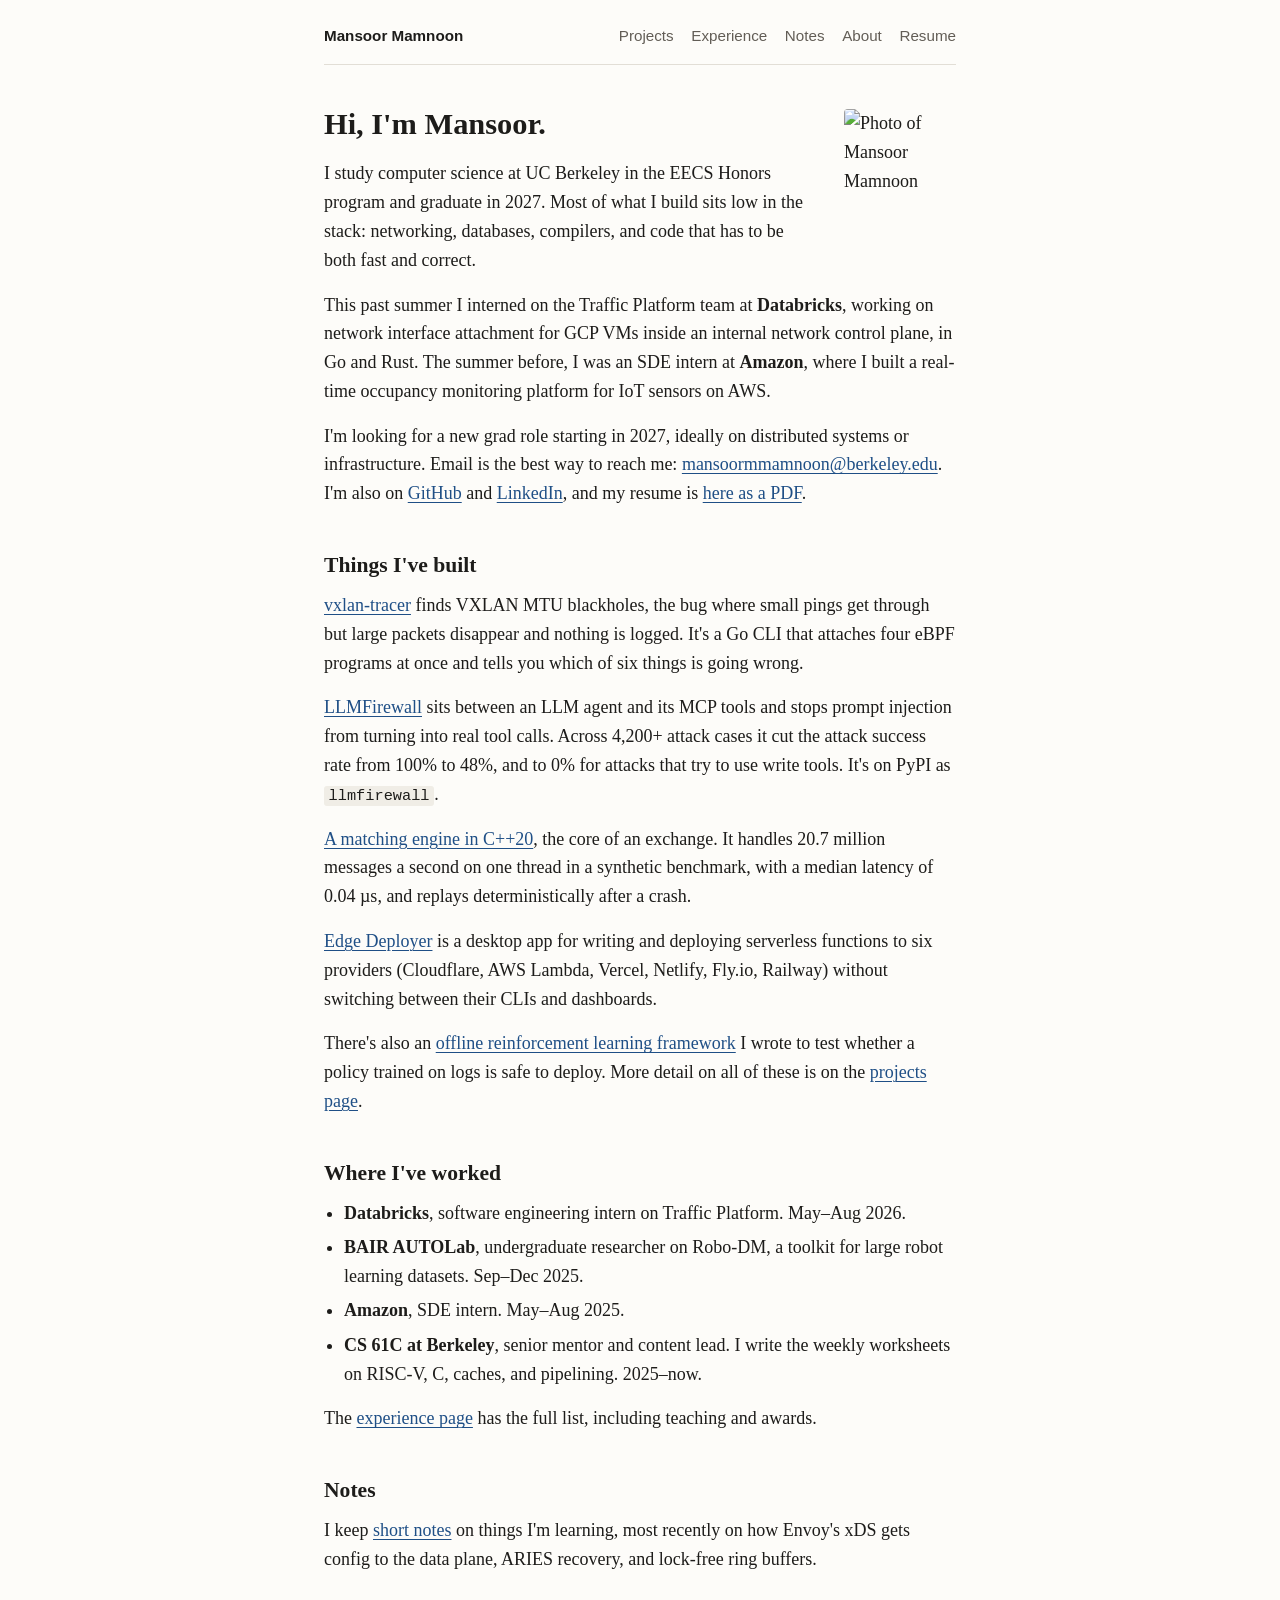
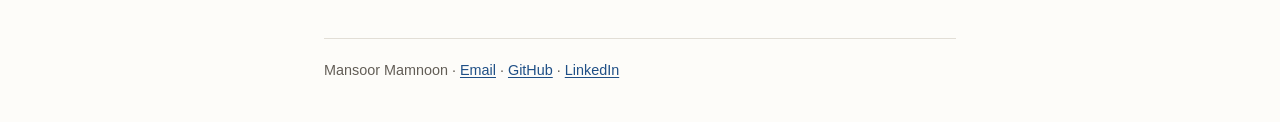
==== commit d3a546fb: "refactor: deslopify personal site into plain HTML - Replace the portfolio template (nav drawer, them" ====
--- a/index.html
+++ b/index.html
@@ -3,26 +3,21 @@
 <head>
   <meta charset="UTF-8">
   <meta name="viewport" content="width=device-width, initial-scale=1">
-  <title>Mansoor Mamnoon — Systems & Infrastructure Engineer | UC Berkeley EECS</title>
-
-  <meta name="description" content="Mansoor Mamnoon — Berkeley EECS Honors, Class of 2027. Former Databricks & Amazon SWE intern. Distributed systems and low-latency infra in C++, Go, Rust.">
-
-  <!-- SEO / Open Graph -->
-  <meta property="og:title"       content="Mansoor Mamnoon — Systems & Infrastructure Engineer">
-  <meta property="og:description" content="Berkeley EECS Honors · Former Databricks Traffic Platform & Amazon SWE Intern · C++ / Go / Rust">
-  <meta property="og:image"       content="https://mansoor-mamnoon.github.io/preview.webp">
-  <meta property="og:url"         content="https://mansoor-mamnoon.github.io/">
-  <meta property="og:type"        content="website">
-  <meta name="twitter:card"       content="summary_large_image">
-  <meta name="twitter:title"      content="Mansoor Mamnoon — Systems & Infrastructure Engineer">
-  <meta name="twitter:description" content="Berkeley EECS Honors · Former Databricks & Amazon SWE Intern · C++ / Go / Rust">
-  <meta name="twitter:image"      content="https://mansoor-mamnoon.github.io/preview.webp">
-  <meta name="keywords" content="Mansoor Mamnoon, Berkeley EECS, Databricks, Amazon, distributed systems, infrastructure engineer, C++, Go, Rust, eBPF, Linux networking, VXLAN, vxlan-tracer, limit order book, LLMFirewall, systems engineer portfolio">
+  <title>Mansoor Mamnoon</title>
+  <meta name="description" content="Mansoor Mamnoon, UC Berkeley EECS Honors, Class of 2027. Former Databricks and Amazon intern. Systems, networking, and infrastructure work in C++, Go, and Rust.">
+  <meta property="og:title" content="Mansoor Mamnoon">
+  <meta property="og:description" content="UC Berkeley EECS Honors, Class of 2027. Former Databricks (Traffic Platform) and Amazon intern.">
+  <meta property="og:image" content="https://mansoor-mamnoon.github.io/preview.webp">
+  <meta property="og:url" content="https://mansoor-mamnoon.github.io/">
+  <meta property="og:type" content="website">
+  <meta name="twitter:card" content="summary_large_image">
+  <meta name="twitter:title" content="Mansoor Mamnoon">
+  <meta name="twitter:description" content="UC Berkeley EECS Honors, Class of 2027. Former Databricks (Traffic Platform) and Amazon intern.">
+  <meta name="twitter:image" content="https://mansoor-mamnoon.github.io/preview.webp">
+  <meta name="keywords" content="Mansoor Mamnoon, Berkeley EECS, Databricks, Amazon, distributed systems, infrastructure engineer, C++, Go, Rust, eBPF, Linux networking, VXLAN, vxlan-tracer, limit order book, LLMFirewall">
   <meta name="robots" content="index, follow">
   <link rel="canonical" href="https://mansoor-mamnoon.github.io/">
   <link rel="alternate" type="text/plain" title="LLM-readable profile" href="https://mansoor-mamnoon.github.io/llms.txt">
-
-  <!-- Structured Data -->
   <script type="application/ld+json">
   {
     "@context": "https://schema.org",
@@ -32,430 +27,75 @@
     "url": "https://mansoor-mamnoon.github.io/",
     "image": "https://mansoor-mamnoon.github.io/assets/Mansoor_Mamnoon_Headshot.jpeg",
     "email": "mailto:mansoormmamnoon@berkeley.edu",
-    "description": "UC Berkeley EECS Honors student (Class of 2027), former Databricks SWE Intern on Traffic Platform (GCP network control plane, Go, Rust) and former Amazon SDE Intern. Builds distributed systems, low-latency C++ infrastructure, and ML security tooling.",
+    "description": "UC Berkeley EECS Honors student (Class of 2027), former Databricks SWE Intern on Traffic Platform (GCP network control plane, Go, Rust) and former Amazon SDE Intern.",
     "jobTitle": "Computer Science Student",
     "alumniOf": { "@type": "CollegeOrUniversity", "name": "University of California, Berkeley" },
-    "sameAs": [
-      "https://linkedin.com/in/mansoormamnoon",
-      "https://github.com/mansoor-mamnoon"
-    ],
-    "knowsAbout": [
-      "Distributed Systems",
-      "C++",
-      "Go",
-      "Rust",
-      "Low-Latency Systems",
-      "Backend Infrastructure",
-      "ML Security",
-      "High-Frequency Trading Systems",
-      "Networking",
-      "Database Internals",
-      "Compiler Design",
-      "Infrastructure Engineering",
-      "Secure AI Tooling",
-      "LLM Agent Security"
-    ]
+    "sameAs": ["https://linkedin.com/in/mansoormamnoon", "https://github.com/mansoor-mamnoon"],
+    "knowsAbout": ["Distributed Systems", "C++", "Go", "Rust", "Networking", "eBPF", "Database Internals", "Compilers", "LLM Agent Security"]
   }
   </script>
-  <script type="application/ld+json">
-  {"@context":"https://schema.org","@type":"WebSite","name":"Mansoor Mamnoon","url":"https://mansoor-mamnoon.github.io/","author":{"@id":"https://mansoor-mamnoon.github.io/#person"}}
-  </script>
-
-  <!-- Fonts: Fraunces + DM Sans + JetBrains Mono -->
-  <link rel="preconnect" href="https://fonts.googleapis.com">
-  <link rel="preconnect" href="https://fonts.gstatic.com" crossorigin>
-  <link href="https://fonts.googleapis.com/css2?family=Fraunces:ital,opsz,wght@0,9..144,400;0,9..144,600;1,9..144,400&family=DM+Sans:opsz,wght@9..40,400;9..40,500&family=JetBrains+Mono:wght@400&display=swap" rel="stylesheet">
-
   <link rel="stylesheet" href="style.css">
   <link rel="icon" type="image/svg+xml" href="favicon.svg">
   <link rel="icon" type="image/x-icon" href="favicon.ico">
   <link rel="apple-touch-icon" href="assets/apple-touch-icon.png">
-
-  <!-- Ensure content is visible if JS is disabled or slow to load -->
-  <noscript><style>.reveal{opacity:1!important;transform:none!important}</style></noscript>
-
-  <!-- Apply theme before first paint to avoid flash -->
-  <script>
-    (function(){var t=localStorage.getItem('theme');if(t==='light')document.documentElement.setAttribute('data-theme','light');})();
-  </script>
-  <!-- Google Analytics -->
   <script async src="https://www.googletagmanager.com/gtag/js?id=G-E6BWCTKVQ3"></script>
-  <script>
-    window.dataLayer = window.dataLayer || [];
-    function gtag(){dataLayer.push(arguments);}
-    gtag('js', new Date());
-    gtag('config', 'G-E6BWCTKVQ3');
-  </script>
+  <script>window.dataLayer=window.dataLayer||[];function gtag(){dataLayer.push(arguments);}gtag('js',new Date());gtag('config','G-E6BWCTKVQ3');</script>
 </head>
-
 <body>
 
-<!-- Scroll Progress (CSS scroll-driven — no JS needed) -->
-<div id="scroll-progress" aria-hidden="true"></div>
-
-<!-- ── Command Palette ─────────────────────────────────────────────────── -->
-<div id="cmd-overlay" class="cmd-overlay" hidden role="dialog" aria-modal="true" aria-label="Command palette">
-  <div class="cmd-box" role="combobox" aria-expanded="true" aria-owns="cmd-list">
-    <div class="cmd-input-wrap">
-      <span class="cmd-prompt" aria-hidden="true">›</span>
-      <input id="cmd-input" type="text" placeholder="Type a command..." autocomplete="off" spellcheck="false" aria-label="Command search" aria-autocomplete="list" aria-controls="cmd-list">
-    </div>
-    <ul id="cmd-list" class="cmd-list" role="listbox" aria-label="Commands"></ul>
-    <div class="cmd-footer" aria-hidden="true">
-      <span class="cmd-hint"><kbd>↑</kbd><kbd>↓</kbd> navigate</span>
-      <span class="cmd-hint"><kbd>↵</kbd> select</span>
-      <span class="cmd-hint"><kbd>esc</kbd> close</span>
-    </div>
-  </div>
-</div>
-
-<!-- ── Navigation ─────────────────────────────────────────────────────── -->
-<header>
-  <nav class="nav" aria-label="Site navigation">
-    <div class="nav-inner">
-      <a href="index.html" class="nav-logo" aria-label="Mansoor Mamnoon — Home">Mansoor Mamnoon</a>
-
-      <div class="nav-links" role="list">
-        <a href="projects.html" class="nav-link" role="listitem">Projects</a>
-        <a href="experience.html" class="nav-link" role="listitem">Experience</a>
-        <a href="notes.html" class="nav-link" role="listitem">Notes</a>
-        <a href="about.html" class="nav-link" role="listitem">About</a>
-      </div>
-
-      <div class="nav-actions">
-        <a href="resume.html" class="nav-resume">Resume</a>
-        <button id="cmd-hint" class="nav-icon-btn nav-cmd-subtle" title="Command palette (⌘K)" aria-label="Open command palette">⌘K</button>
-        <button id="theme-toggle" class="nav-icon-btn" aria-label="Toggle theme">◐</button>
-      </div>
-
-      <button id="nav-hamburger" class="nav-hamburger" aria-label="Open menu" aria-expanded="false" aria-controls="nav-drawer">☰</button>
-    </div>
+<header class="site-header">
+  <a class="site-name" href="index.html">Mansoor Mamnoon</a>
+  <nav aria-label="Site">
+    <a href="projects.html">Projects</a>
+    <a href="experience.html">Experience</a>
+    <a href="notes.html">Notes</a>
+    <a href="about.html">About</a>
+    <a href="resume.html">Resume</a>
   </nav>
-
-  <div id="nav-drawer" class="nav-drawer" role="navigation" aria-label="Mobile navigation">
-    <a href="projects.html" class="nav-link">Projects</a>
-    <a href="experience.html" class="nav-link">Experience</a>
-    <a href="notes.html" class="nav-link">Notes</a>
-    <a href="about.html" class="nav-link">About</a>
-    <a href="resume.html" class="nav-resume">Resume</a>
-  </div>
 </header>
 
-<!-- ── Main Content ────────────────────────────────────────────────────── -->
 <main>
-  <div class="page">
+  <img class="photo" src="assets/Mansoor_Mamnoon_Headshot.jpeg" alt="Photo of Mansoor Mamnoon" width="112" height="112">
 
-    <!-- ── Identity ────────────────────────────────────────────────────── -->
-    <section class="identity" aria-label="Introduction">
+  <h1>Hi, I'm Mansoor.</h1>
 
-      <img
-        src="assets/Mansoor_Mamnoon_Headshot.jpeg"
-        alt="Mansoor Mamnoon"
-        class="identity-photo"
-        width="68" height="68"
-        loading="eager"
-        onerror="this.style.display='none'"
-      >
+  <p>I study computer science at UC Berkeley in the EECS Honors program and graduate in 2027. Most of what I build sits low in the stack: networking, databases, compilers, and code that has to be both fast and correct.</p>
 
-      <div class="identity-meta">
-        <span style="color:var(--accent);font-weight:500;">Open to 2027 new grad roles</span>
-        <span aria-hidden="true" style="color:var(--muted-dim)">·</span>
-        <span>Distributed systems · Networking · Databases · Compilers</span>
-      </div>
+  <p>This past summer I interned on the Traffic Platform team at <strong>Databricks</strong>, working on network interface attachment for GCP VMs inside an internal network control plane, in Go and Rust. The summer before, I was an SDE intern at <strong>Amazon</strong>, where I built a real-time occupancy monitoring platform for IoT sensors on AWS.</p>
 
-      <h1 class="identity-name">Mansoor Mamnoon</h1>
-      <p class="identity-role">Berkeley EECS Honors &nbsp;·&nbsp; Systems / Infrastructure Engineer &nbsp;·&nbsp; Class of 2027</p>
+  <p>I'm looking for a new grad role starting in 2027, ideally on distributed systems or infrastructure. Email is the best way to reach me: <a href="mailto:mansoormmamnoon@berkeley.edu">mansoormmamnoon@berkeley.edu</a>. I'm also on <a href="https://github.com/mansoor-mamnoon">GitHub</a> and <a href="https://linkedin.com/in/mansoormamnoon">LinkedIn</a>, and my resume is <a href="assets/Mansoor_Mamnoon_Resume.pdf">here as a PDF</a>.</p>
 
-      <!-- 5-Second Scan — above the fold, right after name/role -->
-      <div class="scan-grid" style="margin: var(--s4) 0 var(--s6);" aria-label="Quick profile">
-        <span>UC Berkeley CS, EECS Honors, GPA 3.973</span>
-        <span style="color:var(--accent);border-color:color-mix(in srgb, var(--accent) 40%, transparent);">Former Databricks SWE Intern, Traffic Platform</span>
-        <span style="color:var(--accent);border-color:color-mix(in srgb, var(--accent) 40%, transparent);">Former Amazon SDE Intern, real-time IoT infrastructure</span>
-        <span>C++20, Go, Rust, Python, TypeScript</span>
-        <span>Distributed systems, networking, databases, compilers, low-latency infra</span>
-      </div>
+  <h2>Things I've built</h2>
 
-      <div class="btn-group">
-        <a href="assets/Mansoor_Mamnoon_Resume.pdf" class="btn btn-primary" target="_blank" rel="noopener">Resume PDF ↓</a>
-        <a href="https://github.com/mansoor-mamnoon" class="btn" target="_blank" rel="noopener">GitHub ↗</a>
-        <a href="https://linkedin.com/in/mansoormamnoon" class="btn" target="_blank" rel="noopener">LinkedIn ↗</a>
-        <a href="mailto:mansoormmamnoon@berkeley.edu" class="btn">Email</a>
-      </div>
+  <p><a href="projects.html#vxlantracer">vxlan-tracer</a> finds VXLAN MTU blackholes, the bug where small pings get through but large packets disappear and nothing is logged. It's a Go CLI that attaches four eBPF programs at once and tells you which of six things is going wrong.</p>
 
-      <div class="headline-metrics" style="margin-top:var(--s6);display:flex;flex-wrap:wrap;gap:var(--s3);" aria-label="Key project metrics">
-        <a href="projects.html#orderbook" class="headline-metric-pill" style="font-family:var(--font-mono);font-size:0.75rem;color:var(--metric);border:1px solid color-mix(in srgb, var(--metric) 30%, transparent);padding:0.3rem 0.8rem;border-radius:var(--radius-sm);text-decoration:none;">C++ Matching Engine — 20.7M msgs/sec, p50 = 0.04 µs (single-threaded, synthetic) → GitHub</a>
-        <a href="projects.html#llmfirewall" class="headline-metric-pill" style="font-family:var(--font-mono);font-size:0.75rem;color:var(--accent-2);border:1px solid color-mix(in srgb, var(--accent-2) 30%, transparent);padding:0.3rem 0.8rem;border-radius:var(--radius-sm);text-decoration:none;">LLMFirewall — 0% ASR (gate ablation) · 839 tests · pip install llmfirewall → GitHub</a>
-      </div>
+  <p><a href="projects.html#llmfirewall">LLMFirewall</a> sits between an LLM agent and its MCP tools and stops prompt injection from turning into real tool calls. Across 4,200+ attack cases it cut the attack success rate from 100% to 48%, and to 0% for attacks that try to use write tools. It's on PyPI as <code>llmfirewall</code>.</p>
 
-      <div class="identity-proof" style="margin-top: var(--s8);">
-        <p>SWE Intern on <strong>Databricks' Traffic Platform</strong> (May–Aug 2026) — built network interface attachment for GCP VMs, cloud provider integrations within an internal network control plane, and workload boundary enforcement across multi-tenant infrastructure.</p>
-        <p>Previously <strong>Amazon SDE Intern</strong> — built real-time IoT platform processing 10K+ events/min across 100+ sensors with &lt;500ms latency on ECS Fargate.</p>
-        <p>I build systems projects around <strong>LLM agent security</strong>, low-latency C++ infrastructure, and multi-cloud developer tooling.</p>
-      </div>
-    </section>
+  <p><a href="projects.html#orderbook">A matching engine in C++20</a>, the core of an exchange. It handles 20.7 million messages a second on one thread in a synthetic benchmark, with a median latency of 0.04&nbsp;&micro;s, and replays deterministically after a crash.</p>
 
-    <!-- ── Highlights ───────────────────────────────────────────────────── -->
-    <section class="routes reveal" aria-label="Experience and project highlights">
-      <div class="section-label">Highlights</div>
-      <p class="section-kicker">Selected experience and projects. Each item links to code, benchmarks, or details.</p>
+  <p><a href="projects.html#edgedeployer">Edge Deployer</a> is a desktop app for writing and deploying serverless functions to six providers (Cloudflare, AWS Lambda, Vercel, Netlify, Fly.io, Railway) without switching between their CLIs and dashboards.</p>
 
-      <div class="routes-outer">
-        <div>
-          <div role="table" aria-label="Experience and projects table">
-            <div class="routes-head" role="row" aria-hidden="true">
-              <span role="columnheader">where</span>
-              <span role="columnheader">type</span>
-              <span role="columnheader">what</span>
-              <span role="columnheader">tech</span>
-              <span></span>
-            </div>
+  <p>There's also an <a href="projects.html#offlinerl">offline reinforcement learning framework</a> I wrote to test whether a policy trained on logs is safe to deploy. More detail on all of these is on the <a href="projects.html">projects page</a>.</p>
 
-            <a class="route-row" href="experience.html" role="row" aria-label="Amazon SDE Intern — Real-time IoT platform"
-               data-preview-title="Amazon · SDE Intern"
-               data-preview-desc="Built and shipped a real-time IoT monitoring platform processing 10K+ events/min across 100+ sensors with &lt;500ms latency. Lambda/SQS pipeline, ECS Fargate microservices, DynamoDB and Timestream."
-               data-preview-tech="TypeScript · AWS Lambda · ECS Fargate · DynamoDB · SQS · Timestream">
-              <span class="route-path" role="cell">Amazon SDE Intern</span>
-              <span role="cell"><span class="badge badge-intern">shipped</span></span>
-              <span class="route-signal" role="cell">Real-time IoT platform · 10K+ events/min</span>
-              <span class="route-tech" role="cell">TypeScript · AWS · ECS</span>
-              <span class="route-arrow" aria-hidden="true">→</span>
-            </a>
+  <h2>Where I've worked</h2>
 
-            <a class="route-row" href="experience.html" role="row" aria-label="BAIR AUTOLab Undergraduate Researcher"
-               data-preview-title="BAIR AUTOLab · Undergraduate Researcher"
-               data-preview-desc="Undergraduate researcher with UC Berkeley AI Research (BAIR) AUTOLab. Worked on extensions to Robo-DM, a data management toolkit for large-scale robot learning datasets."
-               data-preview-tech="Python · PyTorch · Data Engineering · Robot Learning">
-              <span class="route-path" role="cell">BAIR AUTOLab Researcher</span>
-              <span role="cell"><span class="badge badge-neutral">research</span></span>
-              <span class="route-signal" role="cell">Undergrad Researcher · Robo-DM data pipelines</span>
-              <span class="route-tech" role="cell">Python · PyTorch</span>
-              <span class="route-arrow" aria-hidden="true">→</span>
-            </a>
+  <ul>
+    <li><strong>Databricks</strong>, software engineering intern on Traffic Platform. May&ndash;Aug 2026.</li>
+    <li><strong>BAIR AUTOLab</strong>, undergraduate researcher on Robo-DM, a toolkit for large robot learning datasets. Sep&ndash;Dec 2025.</li>
+    <li><strong>Amazon</strong>, SDE intern. May&ndash;Aug 2025.</li>
+    <li><strong>CS 61C at Berkeley</strong>, senior mentor and content lead. I write the weekly worksheets on RISC-V, C, caches, and pipelining. 2025&ndash;now.</li>
+  </ul>
 
-            <a class="route-row" href="experience.html" role="row" aria-label="Databricks Traffic Platform internship"
-               data-preview-title="Databricks · Traffic Platform"
-               data-preview-desc="SWE Intern on the Traffic Platform team. Built network interface attachment for GCP VMs and cloud provider integrations within an internal network control plane."
-               data-preview-tech="Go · Rust · GCP · Network Control Plane">
-              <span class="route-path" role="cell">Databricks Traffic Platform</span>
-              <span role="cell"><span class="badge badge-intern">shipped</span></span>
-              <span class="route-signal" role="cell">SWE Intern · May – Aug 2026</span>
-              <span class="route-tech" role="cell">Go · Rust · GCP</span>
-              <span class="route-arrow" aria-hidden="true">→</span>
-            </a>
+  <p>The <a href="experience.html">experience page</a> has the full list, including teaching and awards.</p>
 
-            <a class="route-row" href="projects.html#llmfirewall" role="row" aria-label="LLMFirewall — MCP security proxy"
-               data-preview-title="LLMFirewall"
-               data-preview-desc="MCP security proxy for tool-using LLM agents. MCP is the protocol agents use to call external tools; LLMFirewall sits between agent and tools to block prompt-injection-driven misuse. 100% → 48% ASR on 4,200+ cases, 0% on tool-side-effect attacks with gate ablation."
-               data-preview-tech="Python · FastAPI · MCP Protocol · pytest">
-              <span class="route-path" role="cell">LLMFirewall</span>
-              <span role="cell"><span class="badge badge-security">security</span></span>
-              <span class="route-signal" role="cell">MCP security proxy · 100%→48% ASR (4,200+ evals)</span>
-              <span class="route-tech" role="cell">Python · FastAPI</span>
-              <span class="route-arrow" aria-hidden="true">→</span>
-            </a>
+  <h2>Notes</h2>
 
-            <a class="route-row" href="projects.html#orderbook" role="row" aria-label="C++ Matching Engine"
-               data-preview-title="C++20 Matching Engine"
-               data-preview-desc="Exchange-style matching engine at 20.7M msgs/sec. p50 = 0.04µs, p99 ≈ 1µs. Slab allocators, branch elimination, cache-hot pointer layouts, CPU pinning. Includes TAQ replay, Binance US data connector, crash recovery."
-               data-preview-tech="C++20 · Python · Docker · Streamlit · GitHub Actions">
-              <span class="route-path" role="cell">C++ Matching Engine</span>
-              <span role="cell"><span class="badge badge-perf">performance</span></span>
-              <span class="route-signal" role="cell">20.7M msgs/sec · p50 = 0.04 µs</span>
-              <span class="route-tech" role="cell">C++20 · Python</span>
-              <span class="route-arrow" aria-hidden="true">→</span>
-            </a>
-
-            <a class="route-row" href="projects.html#vxlantracer" role="row" aria-label="vxlan-tracer — eBPF VXLAN MTU blackhole diagnostic"
-               data-preview-title="vxlan-tracer"
-               data-preview-desc="eBPF tool that attaches TC sched_cls hooks and kprobes to diagnose VXLAN MTU blackholes — the silent failure where large packets drop with no log output. Detects fragmentation, PTB suppression, and stale MTU misconfiguration in a single 5-second diagnostic run."
-               data-preview-tech="Go · eBPF (C) · TC sched_cls · Linux netlink · cilium/ebpf">
-              <span class="route-path" role="cell">vxlan-tracer</span>
-              <span role="cell"><span class="badge badge-tools">networking</span></span>
-              <span class="route-signal" role="cell">eBPF VXLAN diagnostic · 4 BPF programs · 6 verdicts</span>
-              <span class="route-tech" role="cell">Go · eBPF · Linux</span>
-              <span class="route-arrow" aria-hidden="true">→</span>
-            </a>
-
-            <a class="route-row" href="projects.html#edgedeployer" role="row" aria-label="Edge Deployer — Multi-cloud serverless IDE"
-               data-preview-title="Edge Deployer"
-               data-preview-desc="Desktop deployment tool that generates provider-specific serverless configs, provisions infrastructure with Pulumi, streams deploy logs, and normalizes workflows across Cloudflare Workers, Lambda@Edge, and Vercel."
-               data-preview-tech="Electron · React · TypeScript · Pulumi · Monaco Editor">
-              <span class="route-path" role="cell">Edge Deployer</span>
-              <span role="cell"><span class="badge badge-tools">infra-tools</span></span>
-              <span class="route-signal" role="cell">Multi-cloud serverless IDE</span>
-              <span class="route-tech" role="cell">Electron · React · Pulumi</span>
-              <span class="route-arrow" aria-hidden="true">→</span>
-            </a>
-
-            <a class="route-row" href="experience.html#teaching" role="row" aria-label="CS 61C Senior Mentor — UC Berkeley"
-               data-preview-title="CS 61C Senior Mentor"
-               data-preview-desc="Senior Mentor & Content Lead at UC Berkeley. Authored weekly worksheets covering RISC-V assembly, C, memory hierarchy, caching, pipelining, and parallelism."
-               data-preview-tech="RISC-V · C · Memory Hierarchy · Pipelining · OpenMP">
-              <span class="route-path" role="cell">CS 61C Senior Mentor</span>
-              <span role="cell"><span class="badge badge-neutral">teaching</span></span>
-              <span class="route-signal" role="cell">Content Lead · Berkeley CS 61C</span>
-              <span class="route-tech" role="cell">RISC-V · C · Systems</span>
-              <span class="route-arrow" aria-hidden="true">→</span>
-            </a>
-          </div>
-        </div>
-
-        <aside class="route-preview" id="route-preview" aria-live="polite" aria-label="Detail preview">
-          <p class="preview-label">detail</p>
-          <p class="preview-name" id="preview-name">Hover a row</p>
-          <p class="preview-desc" id="preview-desc" style="color:var(--muted-dim)">Details appear here →</p>
-          <p class="preview-tech" id="preview-tech"></p>
-        </aside>
-      </div>
-    </section>
-
-    <!-- ── Featured Systems ─────────────────────────────────────────────── -->
-    <section class="systems reveal" aria-label="Featured systems and projects">
-      <div class="section-label">Featured Systems</div>
-
-      <article class="system-record">
-        <div class="system-header">
-          <div style="display:flex;align-items:center;gap:var(--s3)">
-            <img src="assets/LLMFirewall_Logo.jpeg" alt="LLMFirewall project logo" class="system-logo" width="26" height="26" loading="lazy">
-            <h2 class="system-name">LLMFirewall</h2>
-          </div>
-          <a href="https://github.com/mansoor-mamnoon/prompt-injection-lab" class="system-link" target="_blank" rel="noopener" aria-label="LLMFirewall on GitHub">GitHub ↗</a>
-        </div>
-        <p class="system-desc">Security proxy for tool-using LLM agents that detects prompt-injection attempts before high-risk tool calls. MCP is the protocol agents use to call external tools; LLMFirewall sits between agent and tools enforcing taint-aware trust levels, capability gating, heuristic detectors, and lightweight semantic-drift scoring.</p>
-        <div class="system-meta">
-          <span class="system-metric">0% ASR <span style="font-size:0.65rem;color:var(--muted-dim);">(gate ablation)</span></span>
-          <span class="system-metric">100%→48% ASR <span style="font-size:0.65rem;color:var(--muted-dim);">(vs. no-filter)</span></span>
-          <span class="system-metric">4,200+ eval cases</span>
-          <span class="system-metric">sub-ms policy checks</span>
-          <span class="system-metric">839 tests</span>
-          <span class="system-stack">Python · FastAPI · MCP</span>
-        </div>
-      </article>
-
-      <article class="system-record">
-        <div class="system-header">
-          <div style="display:flex;align-items:center;gap:var(--s3)">
-            <img src="assets/limit_order_book_logo.jpeg" alt="C++20 Matching Engine project logo" class="system-logo" width="26" height="26" loading="lazy">
-            <h2 class="system-name">C++20 Matching Engine</h2>
-          </div>
-          <a href="https://github.com/mansoor-mamnoon/limit-order-book" class="system-link" target="_blank" rel="noopener" aria-label="Limit Order Book on GitHub">GitHub ↗</a>
-        </div>
-        <p class="system-desc">Exchange-style matching engine with deterministic price-time priority, FIFO fairness, and reproducible benchmark harnesses. Optimized with slab allocators, cache-conscious order layout, branch reduction, and CPU pinning. Includes Binance US market data connector, TAQ replay, and crash recovery.</p>
-        <div class="system-meta">
-          <span class="system-metric"><span data-count="20700000" data-fmt="millions">20</span>M+ msgs/sec</span>
-          <span class="system-metric">p50 = 0.04 µs</span>
-          <span class="system-metric">p99 ≈ 1 µs</span>
-          <span class="system-stack">C++20 · Python · Docker · Streamlit</span>
-        </div>
-        <p style="font-family:var(--font-mono);font-size:0.68rem;color:var(--muted-dim);margin-top:var(--s3);">Synthetic local benchmark — <a href="https://github.com/mansoor-mamnoon/limit-order-book#readme" target="_blank" rel="noopener" style="color:var(--muted);">hardware spec and harness in repo README</a>.</p>
-      </article>
-
-      <article class="system-record">
-        <div class="system-header">
-          <div style="display:flex;align-items:center;gap:var(--s3)">
-            <img src="assets/vxlan-tracer.png" alt="vxlan-tracer project logo" class="system-logo" width="26" height="26" loading="lazy">
-            <h2 class="system-name">vxlan-tracer</h2>
-          </div>
-          <a href="https://github.com/mansoor-mamnoon/vxlan-tracer" class="system-link" target="_blank" rel="noopener" aria-label="vxlan-tracer on GitHub">GitHub ↗</a>
-        </div>
-        <p class="system-desc">eBPF diagnostic tool for VXLAN MTU blackholes — the silent failure where large packets drop with no log output while small pings pass. Attaches four BPF programs simultaneously (TC sched_cls ingress/egress + kprobes on <code>icmp_rcv</code> and <code>ip_do_fragment</code>) and returns one of six verdicts in a single 5–60 second run. No kernel module, no config change, no traffic disruption.</p>
-        <div class="system-meta">
-          <span class="system-metric">4 BPF programs</span>
-          <span class="system-metric">6 verdicts</span>
-          <span class="system-metric">TC lifecycle safe</span>
-          <span class="system-metric">arm64 + amd64</span>
-          <span class="system-stack">Go · eBPF (C) · TC sched_cls · Linux netlink</span>
-        </div>
-      </article>
-
-      <article class="system-record">
-        <div class="system-header">
-          <div style="display:flex;align-items:center;gap:var(--s3)">
-            <img src="assets/edge_deployer_logo.jpeg" alt="Edge Deployer project logo" class="system-logo" width="26" height="26" loading="lazy">
-            <h2 class="system-name">Edge Deployer</h2>
-          </div>
-          <a href="https://github.com/mansoor-mamnoon/edge-deployer" class="system-link" target="_blank" rel="noopener" aria-label="Edge Deployer on GitHub">GitHub ↗</a>
-        </div>
-        <p class="system-desc">Desktop deployment tool that generates provider-specific serverless configs, provisions infrastructure with Pulumi, streams real-time deploy logs, and normalizes deployment workflows across Cloudflare Workers, AWS Lambda@Edge, and Vercel. Monaco editor, per-provider ENV injection, and deployment history.</p>
-        <div class="system-meta">
-          <span class="system-metric">multi-cloud deploy</span>
-          <span class="system-metric">Pulumi IaC</span>
-          <span class="system-stack">Electron · React · TypeScript · Pulumi</span>
-        </div>
-      </article>
-    </section>
-
-    <!-- ── Experience (preview) ──────────────────────────────────────────── -->
-    <section class="exp-ledger reveal" aria-label="Experience summary">
-      <div class="section-label">Experience</div>
-
-      <p class="exp-year">2025</p>
-      <div class="exp-entry">
-        <div>
-          <p class="exp-org">Amazon</p>
-          <p class="exp-org-meta">Seattle, WA · May–Aug 2025</p>
-        </div>
-        <div>
-          <p class="exp-role">SDE Intern</p>
-          <ul class="exp-bullets">
-            <li>Built real-time IoT occupancy monitoring platform processing 10K+ events/min across 100+ sensors.</li>
-            <li>Designed AWS backend with Lambda/SQS event pipeline, ECS Fargate microservices, DynamoDB, and Timestream.</li>
-            <li>Achieved &lt;500ms dashboard latency for live occupancy updates.</li>
-            <li>Led design reviews with senior engineers; authored technical documentation and executive briefs.</li>
-          </ul>
-          <p class="exp-tech">TypeScript · AWS Lambda · ECS Fargate · DynamoDB · SQS · Timestream</p>
-        </div>
-      </div>
-
-      <div class="exp-entry">
-        <div>
-          <p class="exp-org">BAIR AUTOLab</p>
-          <p class="exp-org-meta">Berkeley, CA · Sep–Dec 2025</p>
-        </div>
-        <div>
-          <p class="exp-role">Undergraduate Researcher</p>
-          <p class="exp-desc">Worked with postdoctoral researchers on extensions to Robo-DM, a data management toolkit for large-scale robot learning datasets.</p>
-          <p class="exp-tech">Python · PyTorch · Data Engineering · Robot Learning</p>
-        </div>
-      </div>
-
-      <p class="exp-year">2026</p>
-      <div class="exp-entry">
-        <div>
-          <p class="exp-org">Databricks</p>
-          <p class="exp-org-meta">Bellevue, WA · May – Aug 2026</p>
-        </div>
-        <div>
-          <p class="exp-role">SWE Intern — Traffic Platform</p>
-          <p class="exp-desc">Built network interface attachment for GCP-provisioned VMs and cloud provider integrations within an internal network control plane — maintained workload boundary semantics across multi-tenant infrastructure.</p>
-          <p class="exp-tech">Go · Rust · GCP · Network Control Plane</p>
-        </div>
-      </div>
-
-      <div style="margin-top:var(--s5); padding-top:var(--s4); border-top:1px solid var(--border-dim);">
-        <a href="experience.html" class="btn">Full experience →</a>
-      </div>
-    </section>
-
-  </div>
+  <p>I keep <a href="notes.html">short notes</a> on things I'm learning, most recently on how Envoy's xDS gets config to the data plane, ARIES recovery, and lock-free ring buffers.</p>
 </main>
 
-<!-- ── Footer ──────────────────────────────────────────────────────────── -->
-<footer class="footer">
-  <div class="footer-inner">
-    <p class="footer-copy">© 2026 Mansoor Mamnoon</p>
-    <nav class="footer-links" aria-label="Footer links">
-      <a href="notes.html" class="footer-link">Notes</a>
-      <a href="https://github.com/mansoor-mamnoon" class="footer-link" target="_blank" rel="noopener">GitHub ↗</a>
-      <a href="https://linkedin.com/in/mansoormamnoon" class="footer-link" target="_blank" rel="noopener">LinkedIn ↗</a>
-      <a href="mailto:mansoormmamnoon@berkeley.edu" class="footer-link">Email</a>
-      <a href="assets/Mansoor_Mamnoon_Resume.pdf" class="footer-link" target="_blank" rel="noopener">Resume ↓</a>
-    </nav>
-  </div>
+<footer class="site-footer">
+  <p>Mansoor Mamnoon &middot; <a href="mailto:mansoormmamnoon@berkeley.edu">Email</a> &middot; <a href="https://github.com/mansoor-mamnoon">GitHub</a> &middot; <a href="https://linkedin.com/in/mansoormamnoon">LinkedIn</a></p>
 </footer>
 
-<div id="toast" class="toast" role="status" aria-live="polite"></div>
-
-<script src="main.js"></script>
 </body>
 </html>
--- a/style.css
+++ b/style.css
@@ -1,1912 +1,147 @@
-/* ============================================================
-   style.css — Mansoor Mamnoon — Route Table Portfolio
-   Fonts: Fraunces (headings) · DM Sans (body) · JetBrains Mono (code/tables)
-   Dark:  Charcoal Plum + Bone + Signal Orange
-   Light: Bone Light + Clay Red + Eucalyptus
-   ============================================================ */
+/* style.css for mansoor-mamnoon.github.io
+   One column, system fonts, follows the OS light/dark setting. */
 
-@layer reset, tokens, base, layout, components, utilities;
+:root {
+  --bg: #fdfcf9;
+  --text: #1d1c1a;
+  --muted: #625d56;
+  --rule: #e2ded6;
+  --link: #1f4f86;
+  --code-bg: #f0ede6;
 
-@property --gradient-angle {
-  syntax: '<angle>';
-  inherits: false;
-  initial-value: 135deg;
+  --serif: "Iowan Old Style", "Charter", "Bitstream Charter", Georgia, serif;
+  --sans: -apple-system, BlinkMacSystemFont, "Segoe UI", Helvetica, Arial, sans-serif;
+  --mono: ui-monospace, "SF Mono", Menlo, Consolas, monospace;
 }
 
-/* ============================================================
-   RESET
-   ============================================================ */
-@layer reset {
-  *, *::before, *::after { box-sizing: border-box; margin: 0; padding: 0; }
-  html { -webkit-text-size-adjust: 100%; tab-size: 4; }
-  img, video, svg { display: block; max-width: 100%; }
-  input, button, textarea, select { font: inherit; }
-  p, h1, h2, h3, h4 { overflow-wrap: break-word; }
-  button { cursor: pointer; background: none; border: none; }
-  a { color: inherit; }
-  ul, ol { list-style: none; }
-}
-
-/* ============================================================
-   DESIGN TOKENS
-   ============================================================ */
-@layer tokens {
+@media (prefers-color-scheme: dark) {
   :root {
-    /* ── Dar1k mode (default): Charcoal Plum + Bone + Signal Orange ── */
-    --bg:           #15111c;
-    --surface:      #211a2b;
-    --surface-soft: #2a2135;
-    --surface-muted:#191420;
-
-    --text:         #f4efe7;
-    --muted:        #a99bb5;
-    --muted-dim:    #7f718b;
-
-    --border:       #3a3047;
-    --border-dim:   #2e2540;
-
-    --accent:       #ff8a4c;   /* signal orange — primary CTAs, active nav, left-border highlights */
-    --accent-2:     #c7f464;   /* acid pistachio — route paths, technical mono highlights */
-    --metric:       #91e6b3;   /* soft mint — numeric metrics */
-    --danger:       #ff6b6b;
-
-    /* Derived semi-transparent tints */
-    --accent-glow:  color-mix(in srgb, var(--accent)   12%, transparent);
-    --accent-dim:   color-mix(in srgb, var(--accent-2)  7%, transparent);
-    --accent-mid:   color-mix(in srgb, var(--accent-2) 14%, transparent);
-    --metric-dim:   color-mix(in srgb, var(--metric)    8%, transparent);
-
-    /* Typography */
-    --font-serif: 'Fraunces', Georgia, 'Times New Roman', serif;
-    --font-sans:  'DM Sans', system-ui, -apple-system, sans-serif;
-    --font-mono:  'JetBrains Mono', 'Cascadia Code', 'Fira Code', monospace;
-
-    /* Spacing */
-    --s1: 0.25rem;  --s2: 0.5rem;   --s3: 0.75rem;  --s4: 1rem;
-    --s5: 1.25rem;  --s6: 1.5rem;   --s8: 2rem;     --s10: 2.5rem;
-    --s12: 3rem;    --s16: 4rem;    --s20: 5rem;    --s24: 6rem;
-
-    /* Layout */
-    --nav-h: 56px;
-    --max-w: 1080px;
-    --content-px: clamp(1rem, 4vw, 2.5rem);
-    --radius: 4px;      /* cards, containers, panels, media */
-    --radius-sm: 2px;   /* chips, badges, pills, small controls */
-
-    /* Transitions */
-    --t: 120ms ease;
-    --t-slow: 280ms ease;
-  }
-
-  [data-theme="light"] {
-    /* ── Light mode: Bone Light + Clay Red + Eucalyptus ── */
-    --bg:           #f4eadc;
-    --surface:      #fff8ec;
-    --surface-soft: #eadcc8;
-    --surface-muted:#efe2cf;
-
-    --text:         #231916;
-    --muted:        #74665d;
-    --muted-dim:    #9a8b80;
-
-    --border:       #dbcab8;
-    --border-dim:   #e8d8c6;
-
-    --accent:       #b7412e;   /* clay red — primary CTAs, active nav */
-    --accent-2:     #315c54;   /* eucalyptus — route paths, technical highlights */
-    --metric:       #26735d;   /* muted green — metrics */
-    --danger:       #b7412e;
-
-    /* Derived */
-    --accent-glow:  color-mix(in srgb, var(--accent)   10%, transparent);
-    --accent-dim:   color-mix(in srgb, var(--accent-2)  8%, transparent);
-    --accent-mid:   color-mix(in srgb, var(--accent-2) 15%, transparent);
-    --metric-dim:   color-mix(in srgb, var(--metric)    8%, transparent);
+    --bg: #171614;
+    --text: #e6e3dd;
+    --muted: #a39e95;
+    --rule: #34312d;
+    --link: #93b8e8;
+    --code-bg: #25231f;
   }
 }
 
-/* ============================================================
-   BASE
-   ============================================================ */
-@layer base {
-  html { background: var(--bg); scroll-behavior: smooth; overflow-x: clip; }
+* { box-sizing: border-box; }
 
-  body {
-    font-family: var(--font-sans);
-    background: var(--bg);
-    color: var(--text);
-    font-size: 1rem;
-    line-height: 1.65;
-    min-height: 100vh;
-    -webkit-font-smoothing: antialiased;
-    transition: background var(--t-slow), color var(--t-slow);
-    position: relative;
-  }
+html { background: var(--bg); }
 
-  /* Engineering-paper grid texture */
-  body::before {
-    content: "";
-    position: fixed;
-    inset: 0;
-    pointer-events: none;
-    z-index: -1;
-    background-image:
-      linear-gradient(color-mix(in srgb, var(--border) 18%, transparent) 1px, transparent 1px),
-      linear-gradient(90deg, color-mix(in srgb, var(--border) 18%, transparent) 1px, transparent 1px);
-    background-size: 48px 48px;
-    opacity: 0.18;
-  }
-
-  [data-theme="light"] body::before { opacity: 0.12; }
-
-  /* Serif only for major display text */
-  h1, h2, h3 {
-    font-family: var(--font-serif);
-    font-weight: 400;
-    line-height: 1.2;
-    font-optical-sizing: auto;
-  }
-
-  h4, h5, h6 {
-    font-family: var(--font-mono);
-    font-size: 0.68rem;
-    letter-spacing: 0.14em;
-    text-transform: uppercase;
-    color: var(--muted);
-    font-weight: 400;
-  }
-
-  a { text-decoration: none; transition: color var(--t); }
-
-  code {
-    font-family: var(--font-mono);
-    font-size: 0.85em;
-    color: var(--metric);
-    background: var(--metric-dim);
-    padding: 0.1em 0.35em;
-    border-radius: var(--radius);
-  }
-
-  /* Prose links (notes, about story) */
-  .note-body a,
-  .about-story a {
-    color: var(--accent-2);
-    text-decoration: underline;
-    text-decoration-color: color-mix(in srgb, var(--accent-2) 40%, transparent);
-  }
-
-  ::selection { background: var(--accent); color: var(--bg); }
-
-  :focus-visible {
-    outline: 2px solid var(--accent);
-    outline-offset: 3px;
-    border-radius: var(--radius);
-  }
-
-  ::-webkit-scrollbar { width: 5px; }
-  ::-webkit-scrollbar-track { background: var(--bg); }
-  ::-webkit-scrollbar-thumb { background: var(--border); border-radius: var(--radius-sm); }
-  ::-webkit-scrollbar-thumb:hover { background: var(--muted-dim); }
+body {
+  margin: 0 auto;
+  max-width: 42rem;
+  padding: 0 1.25rem;
+  background: var(--bg);
+  color: var(--text);
+  font-family: var(--serif);
+  font-size: 1.125rem;
+  line-height: 1.6;
+  -webkit-text-size-adjust: 100%;
 }
 
-/* ============================================================
-   LAYOUT
-   ============================================================ */
-@layer layout {
+a { color: var(--link); text-underline-offset: 0.15em; text-decoration-thickness: 1px; }
+a:hover { text-decoration-thickness: 2px; }
 
-  /* ── Scroll Progress (pure CSS scroll-driven) ──────────── */
-  #scroll-progress {
-    position: fixed;
-    top: 0; left: 0; right: 0;
-    height: 2px;
-    background: var(--accent);
-    transform-origin: left center;
-    transform: scaleX(0);
-    z-index: 2000;
-  }
+h1, h2, h3 { line-height: 1.25; font-weight: 600; }
+h1 { font-size: 1.9rem; margin: 0 0 1rem; }
+h2 { font-size: 1.35rem; margin: 2.75rem 0 0.75rem; }
+h3 { font-size: 1.125rem; margin: 1.75rem 0 0.25rem; }
 
-  @supports (animation-timeline: scroll()) {
-    #scroll-progress {
-      animation: grow-progress linear both;
-      animation-timeline: scroll(root block);
-    }
-    @keyframes grow-progress { to { transform: scaleX(1); } }
-  }
+p, ul, ol { margin: 0 0 1rem; }
+ul, ol { padding-left: 1.25rem; }
+li { margin-bottom: 0.35rem; }
 
-  /* ── Nav ─────────────────────────────────────────────────── */
-  .nav {
-    position: sticky;
-    top: 0;
-    z-index: 1000;
-    height: var(--nav-h);
-    background: var(--bg);
-    border-bottom: 1px solid var(--border-dim);
-    display: flex;
-    align-items: center;
-    padding: 0 var(--content-px);
-    transition: background var(--t-slow), border-color var(--t-slow);
-  }
-
-  .nav-inner {
-    width: 100%;
-    max-width: var(--max-w);
-    margin: 0 auto;
-    display: flex;
-    align-items: center;
-    gap: var(--s5);
-  }
-
-  .nav-logo {
-    font-family: var(--font-serif);
-    font-size: 0.95rem;
-    letter-spacing: 0.01em;
-    color: var(--text);
-    font-weight: 400;
-    flex-shrink: 0;
-    text-decoration: none;
-    transition: color var(--t);
-    font-optical-sizing: auto;
-  }
-  .nav-logo:hover { color: var(--accent); }
-
-  .nav-links {
-    display: flex;
-    align-items: center;
-    gap: var(--s5);
-    margin-left: auto;
-  }
-
-  .nav-link {
-    font-family: var(--font-sans);
-    font-size: 0.82rem;
-    color: var(--muted);
-    text-decoration: none;
-    transition: color var(--t);
-  }
-
-  .nav-link:hover { color: var(--text); }
-  .nav-link.active { color: var(--accent); }
-
-  .nav-resume {
-    font-family: var(--font-sans);
-    font-size: 0.82rem;
-    font-weight: 500;
-    color: var(--text);
-    border: 1px solid var(--border);
-    padding: 0.28rem 0.65rem;
-    border-radius: var(--radius-sm);
-    transition: border-color var(--t), color var(--t);
-    text-decoration: none;
-    white-space: nowrap;
-  }
-
-  .nav-resume:hover, .nav-resume.active { border-color: var(--accent); color: var(--accent); }
-
-  .nav-actions {
-    display: flex;
-    align-items: center;
-    gap: var(--s2);
-    margin-left: var(--s3);
-  }
-
-  .nav-icon-btn {
-    color: var(--muted);
-    padding: var(--s1);
-    transition: color var(--t);
-    display: flex;
-    align-items: center;
-    justify-content: center;
-    line-height: 1;
-    font-size: 0.9rem;
-  }
-
-  .nav-icon-btn:hover { color: var(--text); }
-
-  .nav-cmd-subtle {
-    font-family: var(--font-mono);
-    font-size: 0.62rem;
-    color: var(--muted-dim);
-    border: 1px solid var(--border-dim);
-    padding: 0.18rem 0.45rem;
-    border-radius: var(--radius-sm);
-    letter-spacing: 0.04em;
-    opacity: 0.45;
-    transition: color var(--t), border-color var(--t), opacity var(--t);
-  }
-  .nav-cmd-subtle:hover { color: var(--muted); border-color: var(--border); opacity: 1; }
-
-  @media (max-width: 760px) {
-    .nav-cmd-subtle { display: none; }
-  }
-
-  .nav-hamburger {
-    display: none;
-    color: var(--muted);
-    font-size: 1.4rem;
-    line-height: 1;
-    margin-left: auto;
-    transition: color var(--t);
-  }
-  .nav-hamburger:hover { color: var(--text); }
-
-  .nav-drawer {
-    display: none;
-    position: fixed;
-    top: var(--nav-h);
-    left: 0; right: 0;
-    background: var(--surface);
-    border-bottom: 1px solid var(--border);
-    padding: var(--s6) var(--content-px);
-    z-index: 999;
-    flex-direction: column;
-    gap: var(--s4);
-  }
-
-  .nav-drawer.open { display: flex; }
-
-  .nav-drawer .nav-link {
-    font-size: 0.95rem;
-    color: var(--text);
-    padding: var(--s2) 0;
-    border-bottom: 1px solid var(--border-dim);
-  }
-
-  .nav-drawer .nav-resume { display: inline-block; margin-top: var(--s2); }
-
-  @media (max-width: 700px) {
-    .nav-links, .nav-actions { display: none; }
-    .nav-hamburger { display: block; }
-  }
-
-  /* ── Page Wrapper ─────────────────────────────────────────── */
-  .page {
-    max-width: var(--max-w);
-    margin: 0 auto;
-    padding: var(--s12) var(--content-px) var(--s24);
-  }
-
-  /* ── Section Label ────────────────────────────────────────── */
-  .section-label {
-    font-family: var(--font-mono);
-    font-size: 0.65rem;
-    letter-spacing: 0.18em;
-    text-transform: uppercase;
-    color: var(--muted-dim);
-    padding-bottom: var(--s3);
-    border-bottom: 1px solid var(--border);
-  }
-
-  .section-kicker {
-    font-family: var(--font-mono);
-    font-size: 0.72rem;
-    color: var(--muted-dim);
-    margin: var(--s3) 0 var(--s5);
-    line-height: 1.5;
-    max-width: 560px;
-  }
-
-  /* ── Footer ───────────────────────────────────────────────── */
-  .footer {
-    border-top: 1px solid var(--border-dim);
-    padding: var(--s8) var(--content-px);
-    margin-top: var(--s24);
-  }
-
-  .footer-inner {
-    max-width: var(--max-w);
-    margin: 0 auto;
-    display: flex;
-    align-items: center;
-    justify-content: space-between;
-    gap: var(--s4);
-    flex-wrap: wrap;
-  }
-
-  .footer-copy {
-    font-family: var(--font-mono);
-    font-size: 0.68rem;
-    color: var(--muted-dim);
-  }
-
-  .footer-links { display: flex; gap: var(--s5); flex-wrap: wrap; }
-
-  .footer-link {
-    font-family: var(--font-mono);
-    font-size: 0.68rem;
-    color: var(--muted);
-    transition: color var(--t);
-  }
-
-  .footer-link:hover { color: var(--accent); }
+code {
+  font-family: var(--mono);
+  font-size: 0.85em;
+  background: var(--code-bg);
+  padding: 0.05em 0.3em;
+  border-radius: 3px;
 }
 
-/* ============================================================
-   COMPONENTS
-   ============================================================ */
-@layer components {
+img { max-width: 100%; height: auto; }
 
-  /* ── Buttons ──────────────────────────────────────────────── */
-  .btn {
-    display: inline-flex;
-    align-items: center;
-    gap: 0.45rem;
-    padding: 0.45rem 1rem;
-    border: 1px solid var(--border);
-    background: transparent;
-    color: var(--muted);
-    font-family: var(--font-mono);
-    font-size: 0.72rem;
-    letter-spacing: 0.06em;
-    text-transform: uppercase;
-    text-decoration: none;
-    cursor: pointer;
-    transition: border-color var(--t), color var(--t), background var(--t), transform var(--t);
-    white-space: nowrap;
-  }
+/* Header and footer */
 
-  .btn:hover {
-    border-color: var(--accent);
-    color: var(--accent);
-    background: var(--accent-glow);
-  }
-
-  .btn-primary {
-    background: var(--accent);
-    border-color: var(--accent);
-    color: var(--bg);
-  }
-
-  [data-theme="light"] .btn-primary { color: #fff8ec; }
-
-  .btn-primary:hover {
-    transform: translateY(-1px);
-    filter: brightness(1.06);
-    color: var(--bg);
-  }
-
-  [data-theme="light"] .btn-primary:hover { color: #fff8ec; }
-
-  .btn-group { display: flex; flex-wrap: wrap; gap: var(--s3); }
-
-  /* ── Badges ───────────────────────────────────────────────── */
-  .badge {
-    font-family: var(--font-mono);
-    font-size: 0.62rem;
-    letter-spacing: 0.05em;
-    padding: 0.18rem 0.5rem;
-    border-radius: var(--radius-sm);
-    white-space: nowrap;
-    background: transparent;
-    border: 1px solid var(--border);
-    color: var(--muted);
-  }
-
-  .badge-hot, .badge-intern, .badge-incoming, .badge-security, .badge-perf, .badge-metric {
-    color: var(--accent);
-    border-color: color-mix(in srgb, var(--accent) 40%, transparent);
-  }
-
-  .badge-tools, .badge-ml {
-    color: var(--accent-2);
-    border-color: color-mix(in srgb, var(--accent-2) 35%, transparent);
-  }
-
-  .badge-neutral {
-    color: var(--muted-dim);
-    border-color: var(--border);
-  }
-
-  /* ── Identity (Hero) ──────────────────────────────────────── */
-  .identity {
-    padding: var(--s12) 0 var(--s10);
-    border-bottom: 1px solid var(--border);
-  }
-
-  .identity-meta {
-    font-family: var(--font-mono);
-    font-size: 0.72rem;
-    color: var(--muted);
-    letter-spacing: 0.04em;
-    margin-bottom: var(--s4);
-    display: flex;
-    align-items: center;
-    gap: var(--s3);
-    flex-wrap: wrap;
-  }
-
-  /* Blinking block cursor */
-  .identity-meta::before {
-    content: '▋';
-    font-family: var(--font-mono);
-    font-size: 0.85rem;
-    color: var(--accent);
-    animation: cursor-blink 1.2s step-end infinite;
-    flex-shrink: 0;
-    line-height: 1;
-  }
-
-  @keyframes cursor-blink {
-    0%, 100% { opacity: 1; }
-    50%       { opacity: 0; }
-  }
-
-  .identity-name {
-    font-size: clamp(2rem, 5vw, 3rem);
-    font-weight: 400;
-    margin-bottom: var(--s3);
-    letter-spacing: -0.01em;
-    font-optical-sizing: auto;
-  }
-
-  .identity-role {
-    font-family: var(--font-mono);
-    font-size: 0.82rem;
-    color: var(--muted);
-    margin-bottom: var(--s6);
-    letter-spacing: 0.02em;
-  }
-
-  .identity-proof {
-    display: flex;
-    flex-direction: column;
-    gap: var(--s3);
-    max-width: 660px;
-    margin-bottom: var(--s8);
-  }
-
-  .identity-proof p {
-    font-size: 0.95rem;
-    color: var(--text);
-    line-height: 1.65;
-    padding-left: var(--s4);
-    border-left: 2px solid var(--border);
-    transition: border-color var(--t);
-  }
-
-  .identity-proof p:hover { border-left-color: var(--accent); }
-
-  .identity-proof strong {
-    color: var(--text);
-    font-weight: 500;
-  }
-
-  .identity-photo {
-    width: 68px;
-    height: 68px;
-    border-radius: 50%;
-    object-fit: cover;
-    border: 2px solid var(--border);
-    margin-bottom: var(--s5);
-    display: block;
-  }
-
-  /* ── 5-Second Scan Block ─────────────────────────────────── */
-  .scan-card {
-    padding: var(--s6) 0;
-    border-bottom: 1px solid var(--border);
-  }
-
-  .scan-grid {
-    display: flex;
-    flex-wrap: wrap;
-    gap: var(--s2) var(--s5);
-    margin-top: var(--s4);
-  }
-
-  .scan-grid span {
-    font-family: var(--font-mono);
-    font-size: 0.78rem;
-    color: var(--muted);
-    padding: 0.3rem 0.7rem;
-    border: 1px solid var(--border-dim);
-    border-radius: var(--radius-sm);
-    transition: border-color var(--t), color var(--t);
-  }
-
-  .scan-grid span:hover { border-color: var(--border); color: var(--text); }
-
-  /* ── Routes / Signal Table ──────────────────────────────── */
-  .routes {
-    padding: var(--s10) 0;
-    border-bottom: 1px solid var(--border);
-  }
-
-  .routes-outer {
-    display: grid;
-    grid-template-columns: 1fr 220px;
-    gap: var(--s8);
-    align-items: start;
-  }
-
-  @media (max-width: 860px) {
-    .routes-outer { grid-template-columns: 1fr; }
-    .route-preview { display: none !important; }
-  }
-
-  .routes-head {
-    display: grid;
-    grid-template-columns: 2fr 100px 1.6fr 1.2fr 1.5rem;
-    gap: var(--s4);
-    padding: var(--s3) 0;
-    font-family: var(--font-mono);
-    font-size: 0.62rem;
-    letter-spacing: 0.12em;
-    text-transform: uppercase;
-    color: var(--muted-dim);
-    border-bottom: 1px solid var(--border-dim);
-  }
-
-  .route-row {
-    display: grid;
-    grid-template-columns: 2fr 100px 1.6fr 1.2fr 1.5rem;
-    gap: var(--s4);
-    padding: 0.65rem 0;
-    border-bottom: 1px solid var(--border-dim);
-    text-decoration: none;
-    color: inherit;
-    align-items: center;
-    border-left: 2px solid transparent;
-    padding-left: 0;
-    transition: border-color var(--t), background var(--t), padding var(--t);
-  }
-
-  .route-row:hover,
-  .route-row:focus-visible {
-    border-left-color: var(--accent);
-    background: var(--surface-soft);
-    padding-left: var(--s3);
-  }
-
-  .route-row:hover .route-path { color: var(--accent-2); }
-  .route-row:hover .route-arrow { color: var(--accent); opacity: 1; }
-
-  .route-path {
-    font-family: var(--font-mono);
-    font-size: 0.8rem;
-    color: var(--accent-2);
-    transition: color var(--t);
-  }
-
-  .route-signal {
-    font-family: var(--font-mono);
-    font-size: 0.75rem;
-    color: var(--muted);
-  }
-
-  .route-tech {
-    font-family: var(--font-mono);
-    font-size: 0.68rem;
-    color: var(--muted-dim);
-  }
-
-  .route-arrow {
-    font-family: var(--font-mono);
-    font-size: 0.8rem;
-    color: var(--accent);
-    opacity: 0;
-    transition: opacity var(--t), color var(--t);
-    text-align: right;
-  }
-
-  /* Route Preview Panel */
-  .route-preview {
-    position: sticky;
-    top: calc(var(--nav-h) + var(--s6));
-    padding: var(--s5);
-    background: var(--surface);
-    border: 1px solid var(--border);
-    border-radius: var(--radius);
-    opacity: 0;
-    transform: translateY(4px);
-    pointer-events: none;
-    transition: opacity 0.15s ease, transform 0.15s ease;
-    min-height: 140px;
-  }
-
-  .route-preview.visible {
-    opacity: 1;
-    transform: translateY(0);
-  }
-
-  .preview-label {
-    font-family: var(--font-mono);
-    font-size: 0.58rem;
-    letter-spacing: 0.16em;
-    text-transform: uppercase;
-    color: var(--accent);
-    margin-bottom: var(--s3);
-  }
-
-  .preview-name {
-    font-family: var(--font-serif);
-    font-size: 1rem;
-    color: var(--text);
-    margin-bottom: var(--s2);
-    font-optical-sizing: auto;
-  }
-
-  .preview-desc {
-    font-size: 0.8rem;
-    color: var(--muted);
-    line-height: 1.6;
-    margin-bottom: var(--s3);
-  }
-
-  .preview-tech {
-    font-family: var(--font-mono);
-    font-size: 0.68rem;
-    color: var(--accent-2);
-  }
-
-  @media (max-width: 700px) {
-    .routes-head { display: none; }
-    .route-row {
-      grid-template-columns: 1fr 1.5rem;
-      grid-template-rows: auto auto;
-      gap: var(--s1) var(--s2);
-      padding: 0.75rem 0;
-    }
-    .route-path   { grid-column: 1; grid-row: 1; }
-    .route-row > span:nth-child(2) { display: none; }
-    .route-signal { grid-column: 1; grid-row: 2; font-size: 0.72rem; }
-    .route-tech   { display: none; }
-    .route-arrow  { grid-column: 2; grid-row: 1 / span 2; opacity: 1; align-self: center; }
-    .route-row:hover, .route-row:focus-visible { padding-left: var(--s2); }
-  }
-
-  /* ── Experience Bullets ─────────────────────────────────── */
-  .exp-bullets {
-    margin-top: var(--s2);
-    display: flex;
-    flex-direction: column;
-    gap: var(--s2);
-  }
-
-  .exp-bullets li {
-    font-size: 0.85rem;
-    color: var(--muted);
-    line-height: 1.6;
-    padding-left: var(--s4);
-    position: relative;
-  }
-
-  .exp-bullets li::before {
-    content: '–';
-    position: absolute;
-    left: 0;
-    color: var(--muted-dim);
-    font-family: var(--font-mono);
-  }
-
-  /* ── Project Logos ───────────────────────────────────────── */
-  .system-logo {
-    width: 26px;
-    height: 26px;
-    border-radius: var(--radius);
-    object-fit: cover;
-    flex-shrink: 0;
-    border: 1px solid var(--border-dim);
-  }
-
-  .proj-logo {
-    width: 20px;
-    height: 20px;
-    border-radius: var(--radius-sm);
-    object-fit: cover;
-    flex-shrink: 0;
-    border: 1px solid var(--border-dim);
-  }
-
-  /* ── Profile Strip (experience page header) ─────────────── */
-  .profile-strip {
-    display: flex;
-    flex-wrap: wrap;
-    gap: var(--s2) var(--s5);
-    padding: var(--s6) 0;
-    border-bottom: 1px solid var(--border);
-    align-items: center;
-    margin-bottom: var(--s8);
-  }
-
-  .profile-strip span {
-    font-family: var(--font-mono);
-    font-size: 0.75rem;
-    color: var(--muted);
-    position: relative;
-  }
-
-  .profile-strip span:first-child { color: var(--text); font-weight: 500; }
-
-  .profile-strip span:not(:first-child)::before {
-    content: '·';
-    margin-right: var(--s5);
-    color: var(--border);
-  }
-
-  /* ── System Records ──────────────────────────────────────── */
-  .systems {
-    padding: var(--s10) 0;
-    border-bottom: 1px solid var(--border);
-  }
-
-  .system-record {
-    padding: var(--s6) 0;
-    border-bottom: 1px solid var(--border-dim);
-  }
-
-  .system-record:first-of-type { padding-top: var(--s5); }
-  .system-record:last-of-type { border-bottom: none; }
-
-  .system-header {
-    display: flex;
-    align-items: baseline;
-    justify-content: space-between;
-    gap: var(--s4);
-    margin-bottom: var(--s2);
-  }
-
-  .system-name {
-    font-family: var(--font-serif);
-    font-size: 1.12rem;
-    font-weight: 400;
-    font-optical-sizing: auto;
-  }
-
-  .system-link {
-    font-family: var(--font-mono);
-    font-size: 0.72rem;
-    color: var(--muted-dim);
-    flex-shrink: 0;
-    transition: color var(--t);
-  }
-  .system-link:hover { color: var(--accent); }
-
-  .system-desc {
-    font-size: 0.9rem;
-    color: var(--muted);
-    line-height: 1.65;
-    max-width: 680px;
-    margin-bottom: var(--s3);
-  }
-
-  .system-meta {
-    display: flex;
-    flex-wrap: wrap;
-    gap: var(--s3);
-    align-items: center;
-  }
-
-  .system-metric {
-    font-family: var(--font-mono);
-    font-size: 0.7rem;
-    color: var(--metric);
-  }
-
-  .system-metric::before { content: '· '; color: var(--muted-dim); }
-  .system-metric:first-child::before { content: ''; }
-
-  .system-stack {
-    font-family: var(--font-mono);
-    font-size: 0.67rem;
-    color: var(--muted-dim);
-    margin-left: auto;
-  }
-
-  /* ── Experience Ledger ──────────────────────────────────── */
-  .exp-ledger { padding: var(--s10) 0; }
-
-  .exp-year {
-    font-family: var(--font-mono);
-    font-size: 0.65rem;
-    letter-spacing: 0.14em;
-    color: var(--accent);
-    margin-top: var(--s8);
-    margin-bottom: var(--s4);
-  }
-
-  .exp-entry {
-    display: grid;
-    grid-template-columns: 170px 1fr;
-    gap: var(--s4) var(--s8);
-    padding: var(--s4) 0;
-    border-top: 1px solid var(--border-dim);
-    align-items: start;
-  }
-
-  .exp-org {
-    font-family: var(--font-sans);
-    font-size: 0.85rem;
-    color: var(--text);
-    font-weight: 500;
-    margin-bottom: var(--s1);
-  }
-
-  .exp-org-meta {
-    font-family: var(--font-mono);
-    font-size: 0.65rem;
-    color: var(--muted-dim);
-  }
-
-  .exp-role {
-    font-size: 0.88rem;
-    color: var(--text);
-    font-weight: 500;
-    margin-bottom: var(--s2);
-  }
-
-  .exp-desc {
-    font-size: 0.85rem;
-    color: var(--muted);
-    line-height: 1.65;
-  }
-
-  .exp-tech {
-    margin-top: var(--s2);
-    font-family: var(--font-mono);
-    font-size: 0.67rem;
-    color: var(--muted-dim);
-  }
-
-  @media (max-width: 600px) {
-    .exp-entry { grid-template-columns: 1fr; gap: var(--s2); }
-  }
-
-  /* ── Projects Page: Two-Column ──────────────────────────── */
-  .work-layout {
-    display: grid;
-    grid-template-columns: 210px 1fr;
-    min-height: calc(100vh - var(--nav-h));
-    border-top: 1px solid var(--border-dim);
-  }
-
-  .work-sidebar {
-    border-right: 1px solid var(--border-dim);
-    padding: var(--s8) var(--s5);
-    position: sticky;
-    top: var(--nav-h);
-    height: calc(100vh - var(--nav-h));
-    overflow-y: auto;
-  }
-
-  .work-sidebar .section-label { margin-bottom: var(--s4); }
-
-  .proj-nav-item {
-    display: block;
-    width: 100%;
-    text-align: left;
-    padding: var(--s3) var(--s4);
-    border: 1px solid transparent;
-    border-radius: var(--radius);
-    cursor: pointer;
-    transition: background var(--t), border-color var(--t);
-    margin-bottom: var(--s1);
-  }
-
-  .proj-nav-item:hover { background: var(--surface); border-color: var(--border); }
-
-  .proj-nav-item.active {
-    background: var(--accent-glow);
-    border-color: color-mix(in srgb, var(--accent) 28%, transparent);
-  }
-
-  .proj-nav-item.active .proj-nav-name { color: var(--accent); }
-
-  .proj-nav-name {
-    display: block;
-    font-family: var(--font-sans);
-    font-size: 0.82rem;
-    color: var(--text);
-    margin-bottom: var(--s1);
-    transition: color var(--t);
-  }
-
-  .proj-nav-type {
-    font-family: var(--font-mono);
-    font-size: 0.62rem;
-    color: var(--muted-dim);
-    letter-spacing: 0.04em;
-  }
-
-  .proj-nav-metric {
-    display: block;
-    font-family: var(--font-mono);
-    font-size: 0.6rem;
-    color: var(--metric);
-    margin-top: var(--s1);
-    letter-spacing: 0.02em;
-  }
-
-  .work-detail {
-    padding: var(--s10) var(--s12);
-    max-width: 720px;
-  }
-
-  .proj-panel { display: none; }
-  .proj-panel.active { display: block; }
-
-  .proj-panel-title {
-    font-size: 1.55rem;
-    font-weight: 400;
-    margin-bottom: var(--s3);
-    font-optical-sizing: auto;
-  }
-
-  /* Demo GIF container */
-  .proj-demo {
-    margin: var(--s5) 0 var(--s6);
-    line-height: 0;
-  }
-
-  .proj-demo img {
-    display: block;
-    width: 100%;
-    height: auto;
-  }
-
-  .proj-panel-summary {
-    font-size: 0.98rem;
-    color: var(--muted);
-    margin-bottom: var(--s6);
-    line-height: 1.6;
-  }
-
-  /* Project Brief (Problem / System / Proof grid) */
-  .project-brief {
-    display: grid;
-    grid-template-columns: repeat(3, 1fr);
-    gap: var(--s3);
-    margin-bottom: var(--s8);
-    padding-bottom: var(--s8);
-    border-bottom: 1px solid var(--border-dim);
-  }
-
-  @media (max-width: 680px) {
-    .project-brief { grid-template-columns: 1fr; }
-  }
-
-  .project-brief > div {
-    padding: var(--s4);
-    background: var(--surface);
-    border: 1px solid var(--border-dim);
-    border-radius: var(--radius);
-  }
-
-  [data-theme="light"] .project-brief > div {
-    box-shadow: 0 2px 8px rgba(35, 25, 22, 0.05);
-  }
-
-  .brief-label {
-    font-family: var(--font-mono);
-    font-size: 0.58rem;
-    letter-spacing: 0.16em;
-    text-transform: uppercase;
-    color: var(--accent);
-    display: block;
-    margin-bottom: var(--s2);
-  }
-
-  .project-brief p {
-    font-size: 0.82rem;
-    color: var(--muted);
-    line-height: 1.6;
-  }
-
-  .proj-section { margin-bottom: var(--s8); }
-  .proj-section h4 { margin-bottom: var(--s3); }
-
-  .proj-section p {
-    font-size: 0.9rem;
-    color: var(--muted);
-    line-height: 1.7;
-    margin-bottom: var(--s3);
-  }
-
-  .proj-section ul {
-    display: flex;
-    flex-direction: column;
-    gap: var(--s2);
-  }
-
-  .proj-section li {
-    font-size: 0.86rem;
-    color: var(--muted);
-    display: flex;
-    gap: var(--s3);
-    line-height: 1.55;
-  }
-
-  .proj-section li::before {
-    content: '→';
-    color: var(--accent);
-    flex-shrink: 0;
-    font-family: var(--font-mono);
-  }
-
-  .proj-metrics {
-    display: flex;
-    flex-wrap: wrap;
-    gap: var(--s3);
-    margin-top: var(--s3);
-  }
-
-  .proj-metric {
-    font-family: var(--font-mono);
-    font-size: 0.75rem;
-    color: var(--metric);
-    background: var(--metric-dim);
-    padding: 0.28rem 0.7rem;
-    border: 1px solid color-mix(in srgb, var(--metric) 20%, transparent);
-    border-radius: var(--radius-sm);
-    display: flex;
-    flex-direction: column;
-    gap: 0.1rem;
-  }
-
-  .metric-note {
-    font-size: 0.6rem;
-    color: var(--muted-dim);
-    font-family: var(--font-mono);
-  }
-
-  .proj-stack-chips {
-    display: flex;
-    flex-wrap: wrap;
-    gap: var(--s2);
-    margin-top: var(--s3);
-  }
-
-  .proj-stack-chip {
-    font-family: var(--font-mono);
-    font-size: 0.68rem;
-    color: var(--muted);
-    background: transparent;
-    border: 1px solid var(--border);
-    padding: 0.18rem 0.55rem;
-    border-radius: var(--radius-sm);
-  }
-
-  .proj-links {
-    display: flex;
-    gap: var(--s3);
-    flex-wrap: wrap;
-    margin-top: var(--s5);
-    padding-top: var(--s5);
-    border-top: 1px solid var(--border-dim);
-  }
-
-  @media (max-width: 700px) {
-    .work-layout { grid-template-columns: 1fr; }
-
-    /* Sticky tab bar — stays in view while scrolling through a project */
-    .work-sidebar {
-      position: sticky;
-      top: var(--nav-h);
-      z-index: 100;
-      height: auto;
-      background: var(--bg);
-      border-right: none;
-      border-bottom: 1px solid var(--border);
-      padding: var(--s2) var(--content-px);
-      box-shadow: 0 2px 8px color-mix(in srgb, var(--bg) 50%, transparent);
-    }
-
-    /* Hide the "Project Index" label — saves vertical space on the tab bar */
-    .work-sidebar .section-label { display: none; }
-
-    .work-sidebar nav {
-      display: flex;
-      flex-direction: row;
-      gap: var(--s2);
-      overflow-x: auto;
-      -webkit-overflow-scrolling: touch;
-      scrollbar-width: none;
-      padding-bottom: 2px;
-    }
-    .work-sidebar nav::-webkit-scrollbar { display: none; }
-
-    .proj-nav-item {
-      flex-shrink: 0;
-      padding: var(--s2) var(--s3);
-      margin-bottom: 0;
-      white-space: nowrap;
-    }
-
-    .proj-nav-type, .proj-nav-metric { display: none; }
-    .proj-nav-name { margin-bottom: 0; font-size: 0.8rem; }
-
-    /* scroll-margin-top offsets the sticky nav (56px) + sticky tab bar (~48px) */
-    .work-detail {
-      padding: var(--s6) var(--content-px);
-      scroll-margin-top: calc(var(--nav-h) + 52px);
-    }
-  }
-
-  /* ── Notes Page ─────────────────────────────────────────── */
-  .notes-filter {
-    display: flex;
-    flex-wrap: wrap;
-    gap: var(--s2);
-    margin: var(--s5) 0;
-  }
-
-  .filter-btn {
-    font-family: var(--font-mono);
-    font-size: 0.65rem;
-    letter-spacing: 0.06em;
-    text-transform: uppercase;
-    padding: 0.28rem 0.7rem;
-    border: 1px solid var(--border);
-    color: var(--muted);
-    cursor: pointer;
-    background: transparent;
-    transition: all var(--t);
-    border-radius: var(--radius-sm);
-  }
-
-  .filter-btn:hover, .filter-btn.active {
-    border-color: var(--accent);
-    color: var(--accent);
-    background: var(--accent-glow);
-  }
-
-  .note-item { border-top: 1px solid var(--border-dim); }
-  .note-item details { padding: var(--s4) 0; }
-
-  .note-item summary {
-    display: grid;
-    grid-template-columns: 56px 1fr auto auto;
-    gap: var(--s4);
-    align-items: center;
-    cursor: pointer;
-    list-style: none;
-    user-select: none;
-  }
-
-  .note-item summary::-webkit-details-marker { display: none; }
-  .note-item summary::marker { display: none; }
-
-  .note-date {
-    font-family: var(--font-mono);
-    font-size: 0.65rem;
-    color: var(--muted-dim);
-    white-space: nowrap;
-  }
-
-  .note-title {
-    font-family: var(--font-sans);
-    font-size: 0.9rem;
-    color: var(--text);
-    transition: color var(--t);
-  }
-
-  .note-tag {
-    font-family: var(--font-mono);
-    font-size: 0.6rem;
-    color: var(--muted-dim);
-    white-space: nowrap;
-  }
-
-  .note-item summary:hover .note-title { color: var(--accent); }
-
-  .note-toggle {
-    font-family: var(--font-mono);
-    font-size: 0.8rem;
-    color: var(--muted-dim);
-    transition: transform var(--t), color var(--t);
-    display: inline-block;
-  }
-
-  details[open] .note-toggle { transform: rotate(90deg); color: var(--accent); }
-
-  .note-body {
-    padding: var(--s4) 0 var(--s2) calc(56px + var(--s4));
-    font-size: 0.88rem;
-    color: var(--muted);
-    line-height: 1.75;
-  }
-
-  .note-body p { margin-bottom: var(--s4); }
-  .note-body p:last-child { margin-bottom: 0; }
-
-  @media (max-width: 600px) {
-    .note-item summary { grid-template-columns: 1fr auto; grid-template-rows: auto auto; }
-    .note-date   { grid-column: 1; grid-row: 1; }
-    .note-tag    { grid-column: 2; grid-row: 1; }
-    .note-title  { grid-column: 1 / -1; grid-row: 2; }
-    .note-toggle { grid-column: 2; grid-row: 2; }
-    .note-body   { padding-left: 0; }
-  }
-
-  /* ── About / Profile page ───────────────────────────────── */
-  .about-lead {
-    font-size: 1rem;
-    color: var(--text);
-    max-width: 680px;
-    line-height: 1.8;
-    padding: var(--s10) 0;
-    border-bottom: 1px solid var(--border);
-  }
-
-  .about-lead p + p { margin-top: var(--s5); }
-
-  .about-header {
-    display: flex;
-    align-items: center;
-    gap: var(--s6);
-    padding: var(--s10) 0 var(--s8);
-    border-bottom: 1px solid var(--border);
-  }
-
-  .about-photo {
-    width: 80px;
-    height: 80px;
-    border-radius: 50%;
-    object-fit: cover;
-    border: 2px solid var(--border);
-    flex-shrink: 0;
-  }
-
-  .about-name {
-    font-family: var(--font-serif);
-    font-size: clamp(1.4rem, 3vw, 1.8rem);
-    font-weight: 400;
-    color: var(--text);
-    margin-bottom: var(--s2);
-    font-optical-sizing: auto;
-  }
-
-  .about-sub {
-    font-family: var(--font-mono);
-    font-size: 0.75rem;
-    color: var(--muted);
-    letter-spacing: 0.03em;
-  }
-
-  .about-story {
-    max-width: 680px;
-    padding: var(--s10) 0;
-    border-bottom: 1px solid var(--border);
-  }
-
-  .about-story p {
-    font-size: 1rem;
-    line-height: 1.85;
-    color: var(--text);
-  }
-
-  .about-story p + p { margin-top: var(--s6); }
-
-  .about-story strong { color: var(--text); font-weight: 500; }
-
-  .about-facts-grid {
-    display: grid;
-    grid-template-columns: repeat(auto-fill, minmax(260px, 1fr));
-    gap: var(--s4);
-    padding: var(--s8) 0;
-    border-bottom: 1px solid var(--border);
-  }
-
-  .about-fact {
-    display: flex;
-    flex-direction: column;
-    gap: var(--s2);
-    padding: var(--s4);
-    background: var(--surface);
-    border: 1px solid var(--border-dim);
-    border-radius: var(--radius);
-  }
-
-  [data-theme="light"] .about-fact {
-    box-shadow: 0 2px 8px rgba(35, 25, 22, 0.04);
-  }
-
-  .about-fact-label {
-    font-family: var(--font-mono);
-    font-size: 0.6rem;
-    letter-spacing: 0.14em;
-    text-transform: uppercase;
-    color: var(--accent);
-  }
-
-  .about-fact-value {
-    font-size: 0.88rem;
-    color: var(--muted);
-    line-height: 1.5;
-  }
-
-  .about-contact {
-    padding: var(--s8) 0;
-  }
-
-  .about-contact-note {
-    font-size: 0.92rem;
-    color: var(--muted);
-    line-height: 1.65;
-    max-width: 520px;
-    margin-bottom: var(--s6);
-  }
-
-  @media (max-width: 480px) {
-    .about-header { flex-direction: column; align-items: flex-start; gap: var(--s4); }
-    .about-photo { width: 64px; height: 64px; }
-    .about-facts-grid { grid-template-columns: 1fr; }
-  }
-
-  /* ── Resume Page ────────────────────────────────────────── */
-  .resume-page {
-    max-width: 740px;
-    background: var(--surface);
-    border: 1px solid var(--border);
-    border-radius: var(--radius);
-    padding: var(--s8);
-    margin-top: var(--s6);
-  }
-
-  [data-theme="light"] .resume-page {
-    background: #fff8ec;
-    box-shadow: 0 8px 32px rgba(35, 25, 22, 0.07);
-  }
-
-  [data-theme="dark"] .resume-page {
-    box-shadow: 0 16px 48px rgba(0, 0, 0, 0.2);
-  }
-
-  .resume-section {
-    padding: var(--s8) 0;
-    border-bottom: 1px solid var(--border-dim);
-  }
-
-  .resume-section:last-of-type { border-bottom: none; }
-
-  .resume-section .section-label { margin-bottom: var(--s5); }
-
-  .resume-row {
-    display: flex;
-    flex-direction: column;
-    gap: var(--s2);
-    padding: var(--s5) 0;
-    border-top: 1px solid var(--border-dim);
-  }
-
-  .resume-row:first-of-type { border-top: none; }
-
-  .resume-org {
-    font-family: var(--font-mono);
-    font-size: 0.72rem;
-    color: var(--muted);
-  }
-
-  .resume-title {
-    font-size: 0.88rem;
-    color: var(--text);
-    font-weight: 500;
-    margin-bottom: var(--s1);
-  }
-
-  .resume-detail {
-    font-size: 0.82rem;
-    color: var(--muted);
-    line-height: 1.6;
-  }
-
-  @media (max-width: 600px) {
-    .resume-row { gap: var(--s1); }
-    .resume-row-head { flex-wrap: wrap; }
-    .resume-page { padding: var(--s5); }
-  }
-
-  .resume-header {
-    display: flex;
-    justify-content: space-between;
-    align-items: flex-start;
-    gap: var(--s6);
-    padding-bottom: var(--s6);
-    border-bottom: 1px solid var(--border);
-    margin-bottom: var(--s6);
-    flex-wrap: wrap;
-  }
-
-  .resume-name {
-    font-family: var(--font-serif);
-    font-size: 2rem;
-    font-weight: 600;
-    color: var(--text);
-    font-optical-sizing: auto;
-    margin-bottom: var(--s2);
-  }
-
-  .resume-tagline {
-    font-family: var(--font-mono);
-    font-size: 0.72rem;
-    color: var(--muted);
-    letter-spacing: 0.04em;
-  }
-
-  .resume-actions { display: flex; gap: var(--s3); align-items: center; }
-
-  .resume-contact {
-    display: flex;
-    flex-wrap: wrap;
-    gap: var(--s2) var(--s5);
-    margin-bottom: var(--s8);
-  }
-
-  .resume-contact-link {
-    font-family: var(--font-mono);
-    font-size: 0.72rem;
-    color: var(--muted);
-    text-decoration: none;
-    transition: color var(--t);
-  }
-
-  .resume-contact-link:hover { color: var(--accent); }
-
-  .resume-section-title {
-    font-family: var(--font-mono);
-    font-size: 0.62rem;
-    letter-spacing: 0.18em;
-    text-transform: uppercase;
-    color: var(--accent);
-    margin-bottom: var(--s4);
-  }
-
-  .resume-row-head {
-    display: flex;
-    justify-content: space-between;
-    align-items: baseline;
-    gap: var(--s4);
-    margin-bottom: var(--s1);
-  }
-
-  .resume-date {
-    font-family: var(--font-mono);
-    font-size: 0.68rem;
-    color: var(--muted-dim);
-    white-space: nowrap;
-  }
-
-  .resume-role {
-    font-size: 0.88rem;
-    color: var(--text);
-    font-weight: 500;
-    margin-bottom: var(--s2);
-  }
-
-  .resume-desc {
-    font-size: 0.82rem;
-    color: var(--muted);
-    line-height: 1.65;
-    margin-bottom: var(--s2);
-  }
-
-  .resume-bullets {
-    list-style: none;
-    padding: 0;
-    margin: 0 0 var(--s2);
-    display: flex;
-    flex-direction: column;
-    gap: var(--s2);
-  }
-
-  .resume-bullets li {
-    font-size: 0.82rem;
-    color: var(--muted);
-    line-height: 1.65;
-    padding-left: var(--s5);
-    position: relative;
-  }
-
-  .resume-bullets li::before {
-    content: "–";
-    position: absolute;
-    left: 0;
-    color: var(--muted-dim);
-    font-family: var(--font-mono);
-  }
-
-  .resume-tech {
-    font-family: var(--font-mono);
-    font-size: 0.68rem;
-    color: var(--muted-dim);
-    margin-top: var(--s2);
-  }
-
-  .resume-skills-grid {
-    display: flex;
-    flex-direction: column;
-    gap: var(--s3);
-  }
-
-  .resume-skills-grid > div {
-    display: grid;
-    grid-template-columns: 120px 1fr;
-    gap: var(--s4);
-    align-items: baseline;
-  }
-
-  .resume-skills-label {
-    font-family: var(--font-mono);
-    font-size: 0.65rem;
-    color: var(--muted-dim);
-    text-transform: uppercase;
-    letter-spacing: 0.1em;
-  }
-
-  .resume-skills-value {
-    font-size: 0.84rem;
-    color: var(--muted);
-  }
-
-  @media (max-width: 600px) {
-    .resume-skills-grid > div { grid-template-columns: 1fr; gap: var(--s1); }
-    .resume-row-head { flex-direction: column; gap: var(--s1); }
-  }
-
-  @media print {
-    @page { margin: 1.5cm; size: A4 portrait; }
-    .nav, .footer, #scroll-progress, #cmd-overlay, #toast { display: none !important; }
-    body { background: #fff !important; color: #111 !important; font-size: 0.85rem; }
-    body::before { display: none !important; }
-    .page { padding: 0 !important; }
-    .resume-page { max-width: 100%; box-shadow: none !important; border: none !important; padding: 0; background: #fff !important; }
-    .resume-header { padding-top: 0; border-color: #ddd !important; }
-    .resume-name { color: #111 !important; }
-    .resume-tagline { color: #555 !important; }
-    .resume-contact-link { color: #333 !important; }
-    .resume-section-title { color: #666 !important; border-color: #ddd !important; }
-    .resume-section { border-color: #ddd !important; page-break-inside: avoid; }
-    .resume-org { color: #111 !important; }
-    .resume-role { color: #111 !important; }
-    .resume-date { color: #555 !important; }
-    .resume-desc, .resume-bullets li { color: #333 !important; }
-    .resume-tech { color: #666 !important; }
-    .resume-row-head { border: none !important; }
-    .resume-row { border-color: #eee !important; }
-    .badge { display: none !important; }
-    .btn { display: none !important; }
-    a { color: inherit !important; text-decoration: none !important; }
-  }
-
-  /* ── Command Palette ──────────────────────────────────────── */
-  .cmd-overlay {
-    position: fixed;
-    inset: 0;
-    background: color-mix(in srgb, var(--bg) 88%, transparent);
-    backdrop-filter: blur(4px);
-    z-index: 1500;
-    display: flex;
-    align-items: flex-start;
-    justify-content: center;
-    padding-top: 18vh;
-  }
-
-  .cmd-overlay[hidden] { display: none; }
-
-  .cmd-box {
-    width: 100%;
-    max-width: 500px;
-    background: var(--surface);
-    border: 1px solid var(--border);
-    border-radius: var(--radius);
-    overflow: hidden;
-    box-shadow: 0 24px 60px rgba(0, 0, 0, 0.45);
-  }
-
-  .cmd-input-wrap {
-    display: flex;
-    align-items: center;
-    gap: var(--s3);
-    padding: var(--s4) var(--s5);
-    border-bottom: 1px solid var(--border-dim);
-  }
-
-  .cmd-prompt { font-family: var(--font-mono); font-size: 0.9rem; color: var(--accent); flex-shrink: 0; }
-
-  #cmd-input {
-    flex: 1;
-    background: none;
-    border: none;
-    outline: none;
-    font-family: var(--font-mono);
-    font-size: 0.85rem;
-    color: var(--text);
-    caret-color: var(--accent);
-  }
-
-  .cmd-list { max-height: 300px; overflow-y: auto; padding: var(--s2) 0; }
-
-  .cmd-item {
-    display: flex;
-    align-items: center;
-    gap: var(--s3);
-    padding: var(--s3) var(--s5);
-    cursor: pointer;
-    transition: background var(--t);
-    font-family: var(--font-mono);
-    font-size: 0.8rem;
-    color: var(--muted);
-  }
-
-  .cmd-item:hover, .cmd-item.selected { background: var(--accent-glow); color: var(--accent); }
-
-  .cmd-item-icon { color: var(--accent); font-size: 0.85rem; width: 1rem; text-align: center; flex-shrink: 0; }
-
-  .cmd-footer {
-    border-top: 1px solid var(--border-dim);
-    padding: var(--s2) var(--s5);
-    display: flex;
-    gap: var(--s4);
-  }
-
-  .cmd-hint {
-    font-family: var(--font-mono);
-    font-size: 0.6rem;
-    color: var(--muted-dim);
-    display: flex;
-    align-items: center;
-    gap: var(--s1);
-  }
-
-  .cmd-hint kbd {
-    background: var(--surface-soft);
-    border: 1px solid var(--border);
-    border-radius: var(--radius-sm);
-    padding: 0.08rem 0.3rem;
-    font-family: var(--font-mono);
-    font-size: 0.6rem;
-    color: var(--muted);
-  }
-
-  /* ── Toast ────────────────────────────────────────────────── */
-  .toast {
-    position: fixed;
-    bottom: var(--s8);
-    left: 50%;
-    transform: translateX(-50%) translateY(20px);
-    background: var(--surface-soft);
-    border: 1px solid var(--border);
-    color: var(--muted);
-    font-family: var(--font-mono);
-    font-size: 0.72rem;
-    padding: var(--s2) var(--s5);
-    border-radius: var(--radius-sm);
-    opacity: 0;
-    transition: opacity var(--t-slow), transform var(--t-slow);
-    pointer-events: none;
-    z-index: 2000;
-    white-space: nowrap;
-  }
-
-  .toast.show { opacity: 1; transform: translateX(-50%) translateY(0); }
-
-  /* ── Reveal Animation ─────────────────────────────────────── */
-  .reveal {
-    opacity: 0;
-    transform: translateY(14px);
-    transition: opacity 0.45s ease, transform 0.45s ease;
-  }
-
-  .reveal.revealed {
-    opacity: 1;
-    transform: translateY(0);
-  }
-
-  /* ── Experience Page ─────────────────────────────────────── */
-  .exp-section {
-    padding: var(--s8) 0;
-    border-bottom: 1px solid var(--border-dim);
-  }
-
-  .exp-section:last-of-type { border-bottom: none; }
-
-  /* ── headline-metric-pill (homepage metrics) ─────────────── */
-  .headline-metric-pill { display: inline-block; white-space: normal; word-break: break-word; }
-
-  /* ── Responsive: Tablet ≤900px ───────────────────────────── */
-  @media (max-width: 900px) {
-    .work-detail { padding: var(--s8) var(--s6); }
-  }
-
-  /* ── Responsive: Mobile ≤700px ──────────────────────────── */
-  @media (max-width: 700px) {
-    /* Nav drawer tap targets */
-    .nav-drawer .nav-link {
-      min-height: 48px;
-      display: flex;
-      align-items: center;
-      padding: 0 0;
-    }
-    .nav-drawer .nav-resume {
-      min-height: 48px;
-      display: inline-flex;
-      align-items: center;
-    }
-    /* Buttons: 44px min tap target */
-    .btn { min-height: 44px; }
-    .filter-btn { min-height: 40px; display: inline-flex; align-items: center; }
-    /* Command palette: full-width with padding on mobile */
-    .cmd-overlay { padding: var(--s5) var(--s4) 0; align-items: flex-start; padding-top: 10vh; }
-    .cmd-box { max-width: 100%; }
-  }
-
-  /* ── Responsive: Mobile ≤600px ──────────────────────────── */
-  @media (max-width: 600px) {
-    .page { padding: var(--s8) var(--content-px) var(--s16); }
-    /* Identity section */
-    .identity { padding: var(--s8) 0 var(--s6); }
-    .identity-role { font-size: 0.76rem; line-height: 1.55; }
-    .identity-proof p { font-size: 0.88rem; }
-    /* Scan grid: full-width chips on small screens */
-    .scan-grid { gap: var(--s2); }
-    .scan-grid span { width: 100%; }
-    /* System records */
-    .system-stack { margin-left: 0; display: block; margin-top: var(--s2); width: 100%; }
-    .system-meta { gap: var(--s2); }
-    .system-desc { font-size: 0.86rem; }
-    /* Resume page */
-    .resume-page { padding: var(--s5) var(--s4); margin-top: var(--s4); }
-    .resume-header { flex-direction: column; gap: var(--s4); align-items: flex-start; }
-    .resume-actions { align-self: stretch; }
-    .resume-actions .btn { width: 100%; justify-content: center; }
-    /* Notes filter: horizontal scroll on mobile */
-    .notes-filter { flex-wrap: nowrap; overflow-x: auto; -webkit-overflow-scrolling: touch; scrollbar-width: none; padding-bottom: var(--s2); }
-    .notes-filter::-webkit-scrollbar { display: none; }
-    /* Profile strip: tighten spacing */
-    .profile-strip { gap: var(--s2) var(--s4); }
-    /* Project sections */
-    .proj-panel-title {
-      font-size: 1.2rem;
-      line-height: 1.25;
-      padding-top: var(--s2);
-      margin-bottom: var(--s3);
-    }
-    .project-brief { gap: var(--s2); }
-    /* Btn group: wrap naturally */
-    .btn-group { gap: var(--s2); }
-  }
-
-  /* ── Responsive: Mobile ≤480px ──────────────────────────── */
-  @media (max-width: 480px) {
-    .identity-name { font-size: clamp(1.6rem, 8vw, 2.4rem); }
-    .headline-metrics { flex-direction: column; }
-    .headline-metric-pill { font-size: 0.7rem !important; padding: 0.25rem 0.6rem !important; }
-    /* Resume: full-width contact links */
-    .resume-contact { gap: var(--s2); }
-    .resume-contact-link { font-size: 0.67rem; }
-    /* Exp entry: already stacks at 600px, just tighten */
-    .exp-role { font-size: 0.84rem; }
-    .exp-desc, .exp-bullets li { font-size: 0.82rem; }
-  }
-
-  /* ── Reduced Motion ──────────────────────────────────────── */
-  @media (prefers-reduced-motion: reduce) {
-    *, *::before, *::after {
-      animation-duration: 0.01ms !important;
-      animation-iteration-count: 1 !important;
-      transition-duration: 0.01ms !important;
-      scroll-behavior: auto !important;
-    }
-    .reveal { opacity: 1 !important; transform: none !important; }
-    .identity-meta::before { animation: none !important; }
-    #scroll-progress { animation: none !important; }
-    .route-preview { transition: none !important; }
-  }
-
+.site-header {
+  display: flex;
+  flex-wrap: wrap;
+  align-items: baseline;
+  justify-content: space-between;
+  gap: 0.5rem 1.5rem;
+  padding: 1.5rem 0 1rem;
+  margin-bottom: 2.5rem;
+  border-bottom: 1px solid var(--rule);
+  font-family: var(--sans);
+  font-size: 0.95rem;
 }
 
-/* ============================================================
-   UTILITIES
-   ============================================================ */
-@layer utilities {
-  .sr-only {
-    position: absolute;
-    width: 1px;
-    height: 1px;
-    padding: 0;
-    margin: -1px;
-    overflow: hidden;
-    clip: rect(0, 0, 0, 0);
-    white-space: nowrap;
-    border: 0;
-  }
+.site-name { color: var(--text); font-weight: 600; text-decoration: none; }
+
+.site-header nav { display: flex; flex-wrap: wrap; gap: 0.25rem 1.1rem; }
+.site-header nav a { color: var(--muted); text-decoration: none; }
+.site-header nav a:hover { color: var(--text); }
+.site-header nav a[aria-current="page"] { color: var(--text); }
+
+.site-footer {
+  margin-top: 4rem;
+  padding: 1.25rem 0 2.5rem;
+  border-top: 1px solid var(--rule);
+  font-family: var(--sans);
+  font-size: 0.9rem;
+  color: var(--muted);
 }
+.site-footer p { margin: 0; }
+
+/* Shared pieces */
+
+.meta {
+  font-family: var(--sans);
+  font-size: 0.875rem;
+  color: var(--muted);
+}
+
+.photo {
+  float: right;
+  width: 112px;
+  height: 112px;
+  object-fit: cover;
+  border-radius: 4px;
+  margin: 0.25rem 0 1rem 1.5rem;
+}
+
+.entry-head {
+  display: flex;
+  flex-wrap: wrap;
+  justify-content: space-between;
+  align-items: baseline;
+  gap: 0 1rem;
+  margin-top: 1.75rem;
+}
+.entry-head h3 { margin: 0; }
+.entry-head + p, .entry-head + ul { margin-top: 0.25rem; }
+
+figure { margin: 1.25rem 0 1.5rem; }
+figure img { display: block; border: 1px solid var(--rule); border-radius: 4px; }
+figcaption { margin-top: 0.4rem; font-family: var(--sans); font-size: 0.85rem; color: var(--muted); }
+
+.project + .project, .note + .note {
+  border-top: 1px solid var(--rule);
+  margin-top: 2.75rem;
+}
+
+@media (max-width: 520px) {
+  body { font-size: 1.0625rem; }
+  .photo { width: 84px; height: 84px; margin-left: 1rem; }
+}
+
+/* Resume page prints cleanly */
+
+@media print {
+  .site-header, .site-footer, .no-print { display: none; }
+  body { max-width: none; font-size: 10.5pt; color: #000; background: #fff; }
+  a { color: #000; text-decoration: none; }
+  h2 { margin-top: 1.25rem; }
+}
